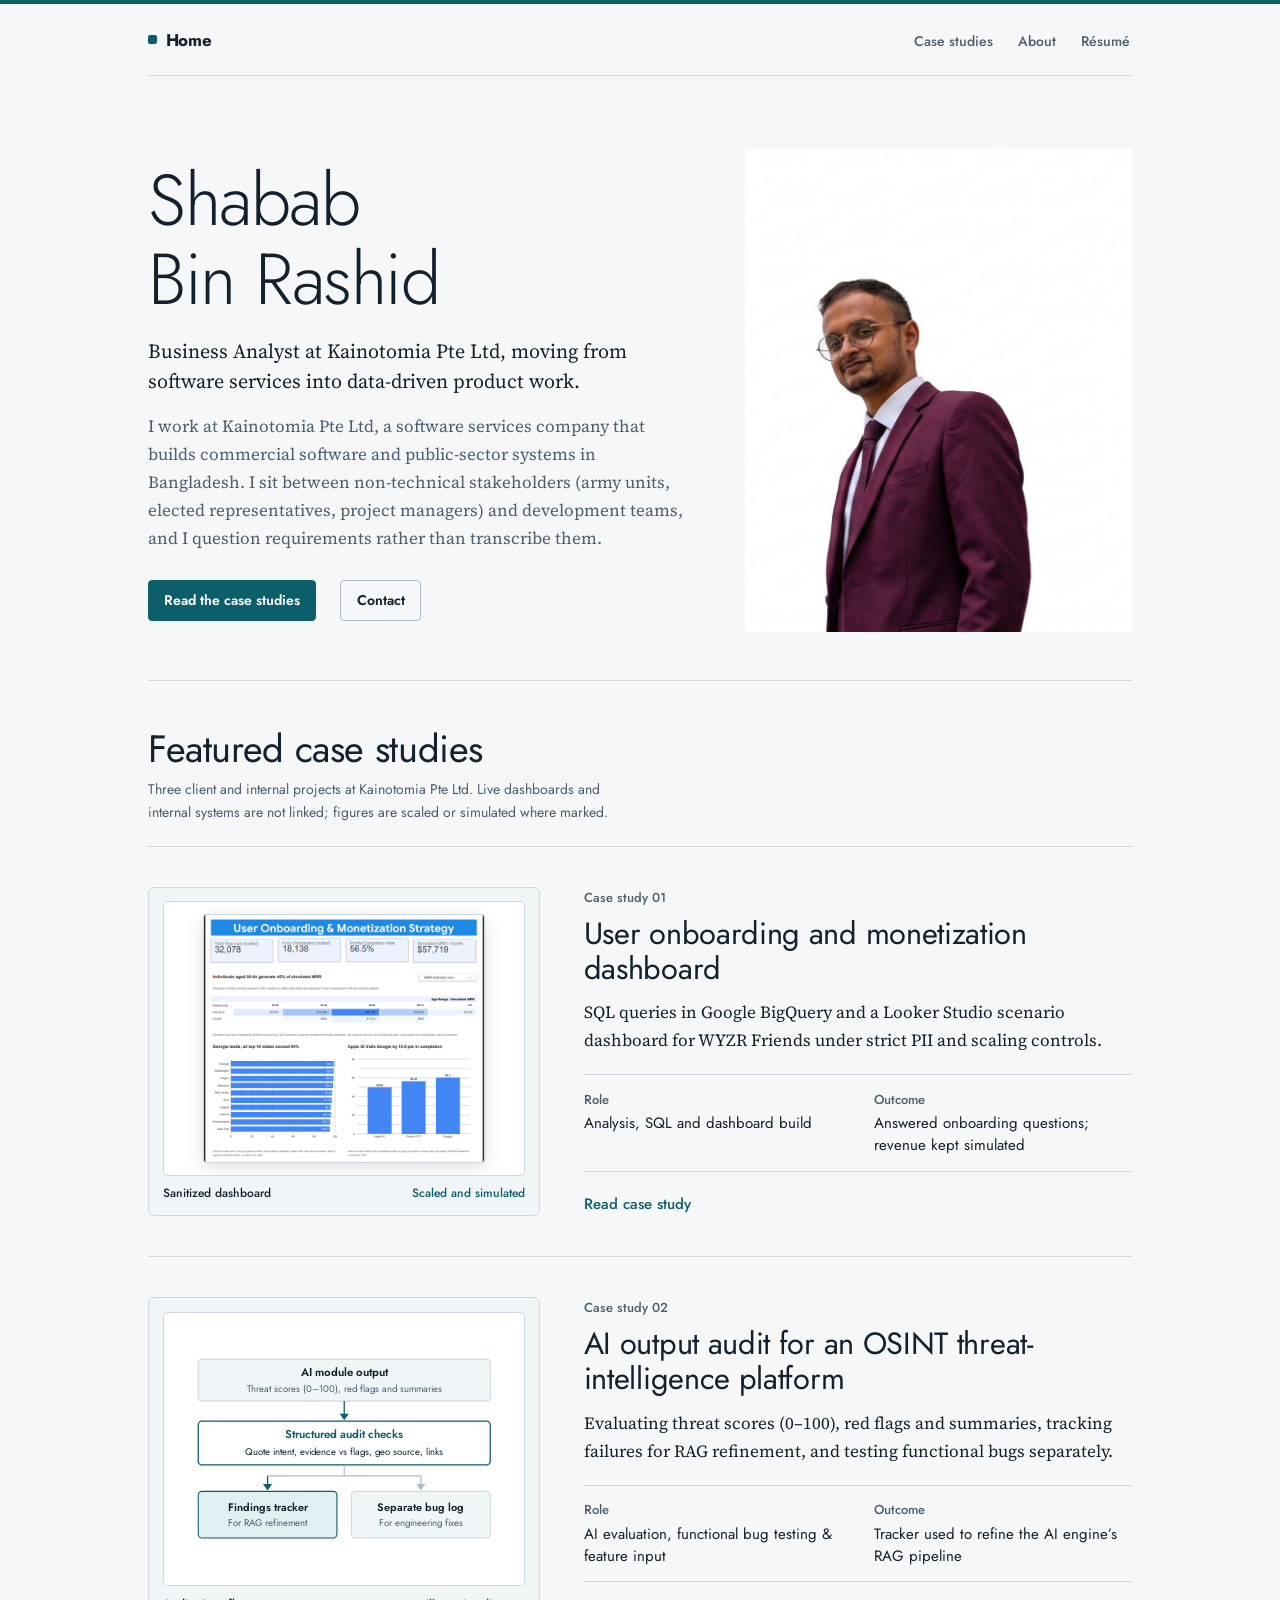
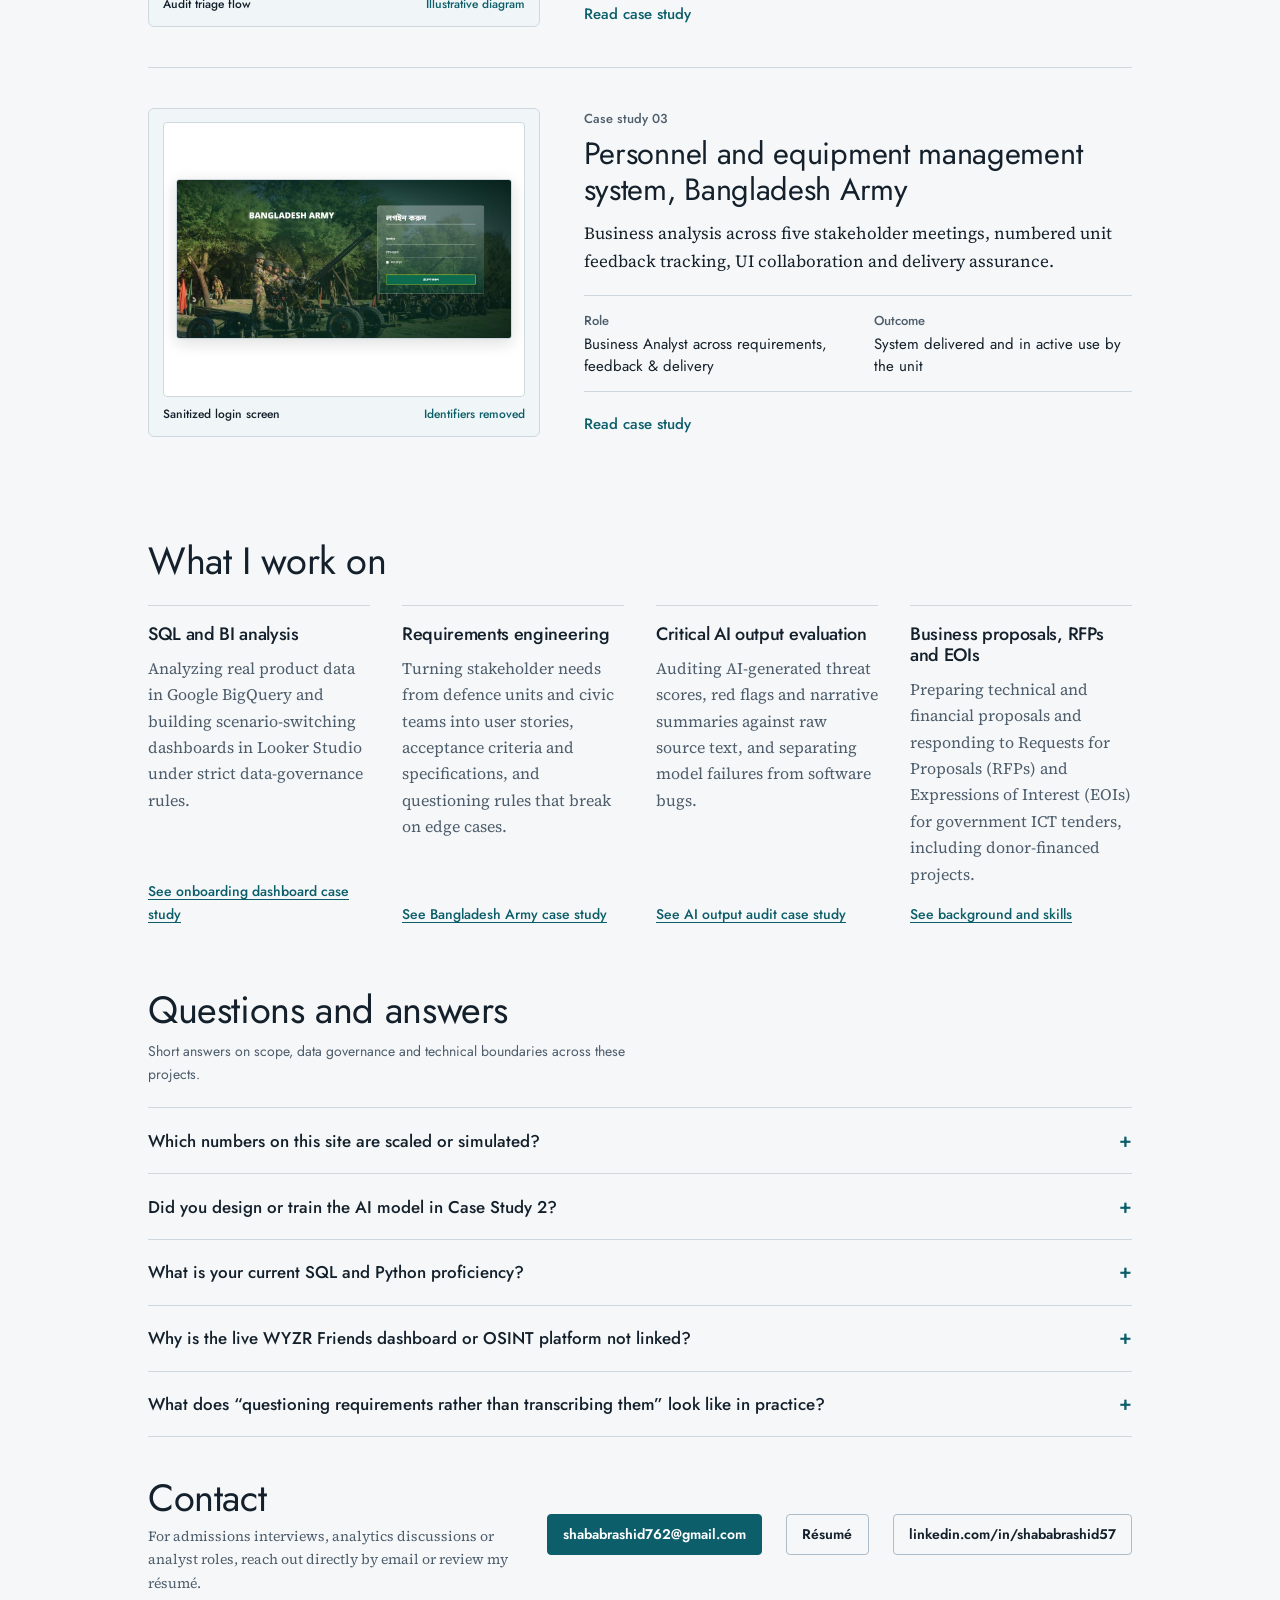
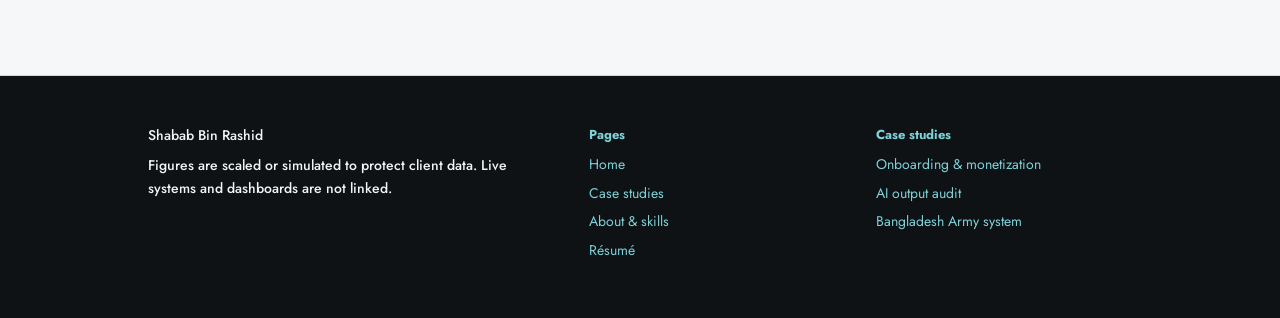
==== index.html @ 9fe11efc "Frame case-study thumbnails in height-matched gallery mats with inline SVG audit diagram" ====
<!doctype html>
<html lang="en">
<head>
  <meta charset="utf-8">
  <meta name="viewport" content="width=device-width, initial-scale=1">
  <title>Shabab Bin Rashid, Business Analyst</title>
  <meta name="description" content="Case studies in SQL analysis, requirements engineering and AI output evaluation by Shabab Bin Rashid, Business Analyst at Kainotomia Pte Ltd.">
  <meta property="og:title" content="Shabab Bin Rashid, Business Analyst">
  <meta property="og:description" content="Case studies in SQL analysis, requirements engineering and AI output evaluation by Shabab Bin Rashid, Business Analyst at Kainotomia Pte Ltd.">
  <meta property="og:type" content="website">
  <link rel="preconnect" href="https://fonts.googleapis.com">
  <link rel="preconnect" href="https://fonts.gstatic.com" crossorigin>
  <link rel="stylesheet" href="https://fonts.googleapis.com/css2?family=Jost:wght@300;400;500;600&family=Source+Serif+4:ital,opsz,wght@0,8..60,400;0,8..60,600;1,8..60,400&display=swap">
  <script>
  (function(d){if(matchMedia('(prefers-reduced-motion: reduce)').matches)return;
  d.documentElement.classList.add('motion');
  setTimeout(function(){if(!window.__motion)d.documentElement.classList.remove('motion')},3000);})(document);
  </script>
  <link rel="stylesheet" href="site.css?v=11">
  <script src="vendor/lenis-1.1.13.min.js?v=9" defer></script>
  <script src="motion.js?v=10" defer></script>
</head>
<body>
  <a class="skip-link" href="#main">Skip to content</a>

  <div class="wrap">
    <header class="site-header">
      <a class="site-title" href="index.html" aria-current="page">Home</a>
      <nav class="site-nav" aria-label="Main">
        <ul>
          <li><a href="case-studies.html">Case studies</a></li>
          <li><a href="about.html">About</a></li>
          <li><a href="resume.pdf">Résumé</a></li>
        </ul>
      </nav>
    </header>

    <main id="main">
      <section class="hero" aria-labelledby="hero-name">
        <div class="hero-grid">
          <div class="hero-copy">
            <h1 class="hero-line" id="hero-name" aria-label="Shabab Bin Rashid">
              <span class="reveal-line" style="--i:0" aria-hidden="true"><span>Shabab</span></span>
              <span class="reveal-line" style="--i:1" aria-hidden="true"><span>Bin Rashid</span></span>
            </h1>
            <p class="hero-sub">Business Analyst at Kainotomia Pte Ltd, moving from software services into data-driven product work.</p>
            <p class="hero-intro">I work at Kainotomia Pte Ltd, a software services company that builds commercial software and public-sector systems in Bangladesh. I sit between non-technical stakeholders (army units, elected representatives, project managers) and development teams, and I question requirements rather than transcribe them.</p>
            <ul class="link-row">
              <li><a class="btn-filled" href="case-studies.html">Read the case studies</a></li>
              <li><a class="btn-outline" href="#footer">Contact</a></li>
            </ul>
          </div>
          <figure class="hero-portrait">
            <img src="portrait-hero.jpg" alt="Portrait of Shabab Bin Rashid in a burgundy suit" width="800" height="1000" fetchpriority="high" decoding="async">
          </figure>
        </div>
      </section>

      <section class="section" aria-labelledby="work-heading">
        <div class="section-head">
          <div>
            <h2 id="work-heading">Featured case studies</h2>
            <p class="section-lead">Three client and internal projects at Kainotomia Pte Ltd. Live dashboards and internal systems are not linked; figures are scaled or simulated where marked.</p>
          </div>
        </div>

        <div class="cs-rows">
          <article class="cs-row">
            <a class="cs-row-media cs-row-media--img" href="case-study-onboarding-monetization.html" tabindex="-1" aria-hidden="true">
              <span class="cs-media-frame cs-media-frame--shot">
                <img src="dashboard-onboarding-monetization.png" alt="Sanitized Looker Studio dashboard showing scaled onboarding funnel KPIs, simulated MRR by relationship status and age band, completion by sign-up method and top US states" width="686" height="602" decoding="async">
              </span>
              <span class="cs-media-cap">
                <strong>Sanitized dashboard</strong>
                <span>Scaled and simulated</span>
              </span>
            </a>
            <div class="cs-row-body">
              <p class="cs-row-num">Case study 01</p>
              <h3><a href="case-study-onboarding-monetization.html">User onboarding and monetization dashboard</a></h3>
              <p class="cs-row-summary">SQL queries in Google BigQuery and a Looker Studio scenario dashboard for WYZR Friends under strict PII and scaling controls.</p>
              <dl class="cs-row-meta">
                <div><dt>Role</dt><dd>Analysis, SQL and dashboard build</dd></div>
                <div><dt>Outcome</dt><dd>Answered onboarding questions; revenue kept simulated</dd></div>
              </dl>
              <p class="cs-row-cta"><a href="case-study-onboarding-monetization.html">Read case study</a></p>
            </div>
          </article>

          <article class="cs-row">
            <a class="cs-row-media cs-row-media--diagram" href="case-study-ai-output-audit.html" tabindex="-1" aria-hidden="true">
              <span class="cs-media-frame cs-media-frame--diagram">
                <svg class="mini-diagram" viewBox="0 0 360 220" role="img" aria-label="Illustrative AI output audit flow from AI outputs through structured checks to a RAG findings tracker and separate bug log">
                  <rect x="20" y="12" width="320" height="46" rx="4" fill="var(--surface-tint)" stroke="var(--rule)" stroke-width="1.2"/>
                  <text x="180" y="31" text-anchor="middle" font-family="var(--sans)" font-size="12.5" font-weight="600" fill="var(--ink)">AI module output</text>
                  <text x="180" y="48" text-anchor="middle" font-family="var(--sans)" font-size="10.5" fill="var(--muted)">Threat scores (0–100), red flags and summaries</text>

                  <line x1="180" y1="58" x2="180" y2="75" stroke="var(--accent)" stroke-width="1.4"/>
                  <polygon points="175,72 185,72 180,79" fill="var(--accent)"/>

                  <rect x="20" y="80" width="320" height="48" rx="4" fill="var(--surface)" stroke="var(--accent)" stroke-width="1.4"/>
                  <text x="180" y="99" text-anchor="middle" font-family="var(--sans)" font-size="12.5" font-weight="600" fill="var(--accent)">Structured audit checks</text>
                  <text x="180" y="117" text-anchor="middle" font-family="var(--sans)" font-size="10.5" fill="var(--ink)">Quote intent, evidence vs flags, geo source, links</text>

                  <line x1="180" y1="128" x2="180" y2="140" stroke="var(--rule-strong)" stroke-width="1.3"/>
                  <line x1="96" y1="140" x2="264" y2="140" stroke="var(--rule-strong)" stroke-width="1.3"/>
                  <line x1="96" y1="140" x2="96" y2="152" stroke="var(--accent)" stroke-width="1.4"/>
                  <polygon points="91,149 101,149 96,156" fill="var(--accent)"/>
                  <line x1="264" y1="140" x2="264" y2="152" stroke="var(--rule-strong)" stroke-width="1.4"/>
                  <polygon points="259,149 269,149 264,156" fill="var(--rule-strong)"/>

                  <rect x="20" y="157" width="152" height="51" rx="4" fill="var(--accent-soft)" stroke="var(--accent)" stroke-width="1.2"/>
                  <text x="96" y="178" text-anchor="middle" font-family="var(--sans)" font-size="12" font-weight="600" fill="var(--ink)">Findings tracker</text>
                  <text x="96" y="195" text-anchor="middle" font-family="var(--sans)" font-size="10.5" fill="var(--muted)">For RAG refinement</text>

                  <rect x="188" y="157" width="152" height="51" rx="4" fill="var(--surface-tint)" stroke="var(--rule)" stroke-width="1.2"/>
                  <text x="264" y="178" text-anchor="middle" font-family="var(--sans)" font-size="12" font-weight="600" fill="var(--ink)">Separate bug log</text>
                  <text x="264" y="195" text-anchor="middle" font-family="var(--sans)" font-size="10.5" fill="var(--muted)">For engineering fixes</text>
                </svg>
              </span>
              <span class="cs-media-cap">
                <strong>Audit triage flow</strong>
                <span>Illustrative diagram</span>
              </span>
            </a>
            <div class="cs-row-body">
              <p class="cs-row-num">Case study 02</p>
              <h3><a href="case-study-ai-output-audit.html">AI output audit for an OSINT threat-intelligence platform</a></h3>
              <p class="cs-row-summary">Evaluating threat scores (0–100), red flags and summaries, tracking failures for RAG refinement, and testing functional bugs separately.</p>
              <dl class="cs-row-meta">
                <div><dt>Role</dt><dd>AI evaluation, functional bug testing &amp; feature input</dd></div>
                <div><dt>Outcome</dt><dd>Tracker used to refine the AI engine’s RAG pipeline</dd></div>
              </dl>
              <p class="cs-row-cta"><a href="case-study-ai-output-audit.html">Read case study</a></p>
            </div>
          </article>

          <article class="cs-row">
            <a class="cs-row-media cs-row-media--img" href="case-study-army-personnel-system.html" tabindex="-1" aria-hidden="true">
              <span class="cs-media-frame cs-media-frame--shot">
                <img src="army-system-login.jpg" alt="Sanitized login screen of the Bangladesh Army personnel and equipment management system in Bengali, with the unit badge and regiment identifier removed" width="1024" height="484" decoding="async">
              </span>
              <span class="cs-media-cap">
                <strong>Sanitized login screen</strong>
                <span>Identifiers removed</span>
              </span>
            </a>
            <div class="cs-row-body">
              <p class="cs-row-num">Case study 03</p>
              <h3><a href="case-study-army-personnel-system.html">Personnel and equipment management system, Bangladesh Army</a></h3>
              <p class="cs-row-summary">Business analysis across five stakeholder meetings, numbered unit feedback tracking, UI collaboration and delivery assurance.</p>
              <dl class="cs-row-meta">
                <div><dt>Role</dt><dd>Business Analyst across requirements, feedback &amp; delivery</dd></div>
                <div><dt>Outcome</dt><dd>System delivered and in active use by the unit</dd></div>
              </dl>
              <p class="cs-row-cta"><a href="case-study-army-personnel-system.html">Read case study</a></p>
            </div>
          </article>
        </div>
      </section>

      <section class="section" aria-labelledby="work-areas-heading">
        <div class="section-head">
          <div>
            <h2 id="work-areas-heading">What I work on</h2>
          </div>
        </div>

        <ul class="work-areas" aria-label="Areas of work">
          <li class="work-area-item">
            <h3>SQL and BI analysis</h3>
            <p>Analyzing real product data in Google BigQuery and building scenario-switching dashboards in Looker Studio under strict data-governance rules.</p>
            <p class="work-area-link"><a href="case-study-onboarding-monetization.html">See onboarding dashboard case study</a></p>
          </li>
          <li class="work-area-item">
            <h3>Requirements engineering</h3>
            <p>Turning stakeholder needs from defence units and civic teams into user stories, acceptance criteria and specifications, and questioning rules that break on edge cases.</p>
            <p class="work-area-link"><a href="case-study-army-personnel-system.html">See Bangladesh Army case study</a></p>
          </li>
          <li class="work-area-item">
            <h3>Critical AI output evaluation</h3>
            <p>Auditing AI-generated threat scores, red flags and narrative summaries against raw source text, and separating model failures from software bugs.</p>
            <p class="work-area-link"><a href="case-study-ai-output-audit.html">See AI output audit case study</a></p>
          </li>
          <li class="work-area-item">
            <h3>Business proposals, RFPs and EOIs</h3>
            <p>Preparing technical and financial proposals and responding to Requests for Proposals (RFPs) and Expressions of Interest (EOIs) for government ICT tenders, including donor-financed projects.</p>
            <p class="work-area-link"><a href="about.html#background">See background and skills</a></p>
          </li>
        </ul>
      </section>

      <section class="section" aria-labelledby="faq-heading">
        <div class="section-head">
          <div>
            <h2 id="faq-heading">Questions and answers</h2>
            <p class="section-lead">Short answers on scope, data governance and technical boundaries across these projects.</p>
          </div>
        </div>

        <div class="faq-list">
          <details class="faq-item">
            <summary>Which numbers on this site are scaled or simulated?</summary>
            <div class="faq-answer">
              <p>In Case Study 1 (WYZR Friends), all user counts are scaled by a confidential multiplier to protect client data, while rates and percentages are unscaled. Because I did not have permission to use live monetization data, all revenue figures and the <code>MRR Scenario</code> parameter are deterministic expected-value simulations assuming a hypothetical $9.99/month tier.</p>
            </div>
          </details>

          <details class="faq-item">
            <summary>Did you design or train the AI model in Case Study 2?</summary>
            <div class="faq-answer">
              <p>No. I did not design, train or build the underlying model. My role was evaluating its outputs (threat scores, red flags and summaries), building a Google Sheets findings tracker with Gemini so the engineer could refine the AI engine’s RAG pipeline, testing functional software bugs separately, and contributing input on system functionality.</p>
            </div>
          </details>

          <details class="faq-item">
            <summary>What is your current SQL and Python proficiency?</summary>
            <div class="faq-answer">
              <p>My Google BigQuery SQL is at an intermediate level—using CTEs, <code>CASE</code> logic, date functions and <code>GROUP BY</code> / <code>HAVING</code> aggregations—and my Looker Studio work uses parameters for scenario switching. Python is at a beginner level, which is one of the gaps I am applying to graduate analytics programs to close.</p>
            </div>
          </details>

          <details class="faq-item">
            <summary>Why is the live WYZR Friends dashboard or OSINT platform not linked?</summary>
            <div class="faq-answer">
              <p>The live WYZR Friends Looker Studio dashboard relies on production BigQuery queries and client data, so it cannot be shared publicly. For the OSINT threat-intelligence platform, my employer granted permission to describe the evaluation methodology only—not to name the platform or display internal records.</p>
            </div>
          </details>

          <details class="faq-item">
            <summary>What does “questioning requirements rather than transcribing them” look like in practice?</summary>
            <div class="faq-answer">
              <p>On the Bangladesh Army personnel and equipment management system, an initial requirement fixed the nominated heir share for a soldier’s salary account at 50% for the spouse. Questioning that assumption surfaced cases where a soldier may not be married or may have other dependents, so the rule was agreed and built open and configurable per soldier.</p>
            </div>
          </details>
        </div>
      </section>

      <section class="contact-band" id="contact" aria-labelledby="contact-heading">
        <div>
          <h2 id="contact-heading">Contact</h2>
          <p>For admissions interviews, analytics discussions or analyst roles, reach out directly by email or review my résumé.</p>
        </div>
        <ul class="link-row contact-actions">
          <li><a class="btn-filled" href="mailto:shababrashid762@gmail.com">shababrashid762@gmail.com</a></li>
          <li><a class="btn-outline" href="resume.pdf">Résumé</a></li>
          <li><a class="btn-outline" href="https://www.linkedin.com/in/shababrashid57">linkedin.com/in/shababrashid57</a></li>
        </ul>
      </section>
    </main>
  </div>

  <footer class="site-footer" id="footer">
    <div class="wrap">
      <div class="footer-grid footer-grid--3">
        <div class="footer-col footer-col--wide">
          <p class="footer-brand">Shabab Bin Rashid</p>
          <p class="data-note">Figures are scaled or simulated to protect client data. Live systems and dashboards are not linked.</p>
        </div>
        <div class="footer-col">
          <p class="footer-head">Pages</p>
          <ul>
            <li><a href="index.html">Home</a></li>
            <li><a href="case-studies.html">Case studies</a></li>
            <li><a href="about.html">About &amp; skills</a></li>
            <li><a href="resume.pdf">Résumé</a></li>
          </ul>
        </div>
        <div class="footer-col">
          <p class="footer-head">Case studies</p>
          <ul>
            <li><a href="case-study-onboarding-monetization.html">Onboarding &amp; monetization</a></li>
            <li><a href="case-study-ai-output-audit.html">AI output audit</a></li>
            <li><a href="case-study-army-personnel-system.html">Bangladesh Army system</a></li>
          </ul>
        </div>
      </div>
    </div>
  </footer>
</body>
</html>
---- site.css ----
/* ==========================================================
   Portfolio site stylesheet
   One accent colour (petrol teal), two typefaces:
   Jost for structure and display, Source Serif 4 for reading text.
   Dark mode follows prefers-color-scheme.
   ========================================================== */

:root {
  color-scheme: light dark;

  --paper: #F5F7F8;
  --surface: #FFFFFF;
  --surface-subtle: #EBF0F2;
  --surface-tint: #F0F6F7;
  --ink: #14202B;
  --muted: #4E5D6C;
  --rule: #CFD8DF;
  --rule-strong: #AEBCC7;
  --accent: #0B5E6A;
  --accent-mid: #147A88;
  --accent-soft: #E0EFF1;
  --code-bg: #E9EEF1;
  --ph-bg: #FFF0A3;
  --ph-ink: #3B3100;
  --ink-deep: #0E1214;
  --shadow-sm: 0 1px 2px rgba(20, 32, 43, 0.04), 0 4px 12px rgba(20, 32, 43, 0.03);
  --shadow-md: 0 2px 4px rgba(20, 32, 43, 0.05), 0 8px 24px rgba(11, 94, 106, 0.06);

  --sans: "Jost", "Segoe UI", system-ui, sans-serif;
  --display: "Jost", "Segoe UI", system-ui, sans-serif;
  --serif: "Source Serif 4", Georgia, "Times New Roman", serif;
  --mono: ui-monospace, "SFMono-Regular", Menlo, Consolas, monospace;

  --step--2: 0.8125rem;
  --step--1: 0.875rem;
  --step-0: 1.0625rem;
  --step-1: 1.25rem;
  --step-2: 1.5rem;
  --step-3: 1.875rem;
  --step-4: clamp(2.15rem, 4.5vw, 2.95rem);

  --measure: 65ch;

  --ease-inout: cubic-bezier(.76, 0, .24, 1); /* reveals, overlays */
  --ease-out: cubic-bezier(.2, .8, .2, 1);    /* image scale, followers */
  --stagger: .06s;
}

@media (prefers-color-scheme: dark) {
  :root {
    --paper: #0F151A;
    --surface: #161F26;
    --surface-subtle: #1C2730;
    --surface-tint: #15252B;
    --ink: #E6EDF2;
    --muted: #9AA8B6;
    --rule: #28343E;
    --rule-strong: #3B4C59;
    --accent: #6EC6CF;
    --accent-mid: #4BA8B2;
    --accent-soft: #172B31;
    --code-bg: #1B252E;
    --ph-bg: #4A4000;
    --ph-ink: #FFE97A;
    --ink-deep: #05080A;
    --shadow-sm: 0 1px 3px rgba(0, 0, 0, 0.25);
    --shadow-md: 0 4px 16px rgba(0, 0, 0, 0.35);
  }
}

/* ---------- Base ---------- */

*, *::before, *::after { box-sizing: border-box; }

html {
  -webkit-text-size-adjust: 100%;
  scroll-behavior: smooth;
}

@media (prefers-reduced-motion: reduce) {
  html { scroll-behavior: auto; }
  *, *::before, *::after {
    animation-duration: 0.01ms !important;
    animation-iteration-count: 1 !important;
    transition-duration: 0.01ms !important;
  }
}

body {
  margin: 0;
  background: var(--paper);
  color: var(--ink);
  font-family: var(--serif);
  font-size: var(--step-0);
  line-height: 1.65;
  text-rendering: optimizeLegibility;
  -webkit-font-smoothing: antialiased;
  border-top: 4px solid var(--accent);
}

h1, h2, h3, h4 {
  font-family: var(--sans);
  line-height: 1.16;
  letter-spacing: -0.018em;
  margin: 0;
  color: var(--ink);
}

h2 {
  font-family: var(--display);
  font-size: clamp(1.75rem, 3vw, 2.375rem);
  font-weight: 400;
  letter-spacing: -0.01em;
  margin-top: 2.25rem;
  margin-bottom: 1rem;
  padding-bottom: 0.65rem;
  border-bottom: 1px solid var(--rule);
}

h3 {
  font-size: var(--step-1);
  font-weight: 650;
}

h4 {
  font-size: var(--step-0);
  font-weight: 650;
}

p { margin: 0 0 1.1rem; max-width: var(--measure); }

a {
  color: var(--accent);
  text-decoration-thickness: 1px;
  text-underline-offset: 0.22em;
  transition: color 0.15s ease, text-decoration-color 0.15s ease;
}
a:hover { text-decoration-thickness: 2px; }

:focus-visible {
  outline: 3px solid var(--accent);
  outline-offset: 3px;
  border-radius: 2px;
}

img, svg { max-width: 100%; height: auto; }

code {
  font-family: var(--mono);
  font-size: 0.84em;
  background: var(--code-bg);
  padding: 0.15em 0.4em;
  border-radius: 3px;
  border: 1px solid var(--rule);
}

.sql-block {
  margin: 0;
  padding: 1.1rem 1.25rem;
  background: var(--code-bg);
  border: 1px solid var(--rule);
  border-radius: 5px;
  overflow-x: auto;
  font-family: var(--mono);
  font-size: var(--step--2);
  line-height: 1.55;
  color: var(--ink);
}

.sql-block code {
  background: transparent;
  padding: 0;
  border: 0;
  font-size: inherit;
}

.wrap {
  max-width: 68rem;
  margin-inline: auto;
  padding-inline: clamp(1.125rem, 5vw, 3.25rem);
}

.skip-link {
  position: absolute;
  left: 1rem;
  top: -4rem;
  background: var(--ink);
  color: var(--paper);
  padding: 0.5rem 1rem;
  font-family: var(--sans);
  font-weight: 600;
  z-index: 30;
  text-decoration: none;
}
.skip-link:focus { top: 1rem; }

/* ---------- Header and navigation ---------- */

.site-header {
  display: flex;
  flex-wrap: wrap;
  justify-content: space-between;
  align-items: center;
  gap: 0.75rem 2rem;
  padding-block: 1.35rem;
  border-bottom: 1px solid var(--rule);
  font-family: var(--sans);
}

.site-title {
  font-weight: 700;
  color: var(--ink);
  text-decoration: none;
  font-size: var(--step-0);
  letter-spacing: -0.015em;
  display: inline-flex;
  align-items: center;
  gap: 0.55rem;
}
.site-title::before {
  content: "";
  width: 0.55rem;
  height: 0.55rem;
  background: var(--accent);
  border-radius: 2px;
}
.site-title:hover { color: var(--accent); }

.site-nav ul {
  display: flex;
  flex-wrap: wrap;
  gap: 0.35rem 1.25rem;
  list-style: none;
  margin: 0;
  padding: 0;
}

.site-nav a {
  color: var(--muted);
  text-decoration: none;
  font-size: var(--step--1);
  font-weight: 500;
  padding: 0.35rem 0.15rem;
}
.site-nav a:hover { color: var(--ink); }
.site-nav a[aria-current="page"] {
  color: var(--accent);
  font-weight: 700;
  border-bottom: 2px solid var(--accent);
}

/* ---------- Placeholders (remove before publishing) ---------- */

mark.ph {
  background: var(--ph-bg);
  color: var(--ph-ink);
  font-family: var(--sans);
  font-size: 0.82em;
  font-weight: 600;
  padding: 0.1em 0.42em;
  border-radius: 3px;
  letter-spacing: 0;
  overflow-wrap: break-word;
}

.ph-block {
  margin: 1.5rem 0 2rem;
  padding: 2.25rem 1.5rem;
  border: 2px dashed var(--rule-strong);
  border-radius: 6px;
  background: repeating-linear-gradient(-45deg, var(--surface) 0 12px, var(--accent-soft) 12px 24px);
  font-family: var(--sans);
  font-size: var(--step--1);
  color: var(--muted);
  text-align: center;
}

/* ---------- Data & Verdict labels ---------- */

.sim,
.scaled,
.badge-illus,
.verdict-pill {
  display: inline-block;
  font-family: var(--sans);
  font-size: var(--step--2);
  font-weight: 700;
  color: var(--accent);
  background: var(--accent-soft);
  border: 1px solid var(--accent);
  border-radius: 4px;
  padding: 0.08em 0.5em;
  line-height: 1.4;
  vertical-align: 0.08em;
  white-space: nowrap;
}

.badge-illus {
  color: var(--muted);
  background: var(--surface);
  border-color: var(--rule-strong);
  font-weight: 600;
}

.verdict-pill {
  font-weight: 650;
  background: var(--surface-tint);
}

/* ---------- Home ---------- */

.hero {
  padding-block: clamp(3rem, 8vh, 5.25rem) 3rem;
  border-bottom: 1px solid var(--rule);
}

.hero-top {
  display: grid;
  grid-template-columns: minmax(0, 1fr) auto;
  gap: 1.75rem 3rem;
  align-items: center;
}

.hero-portrait {
  margin: 0;
  width: clamp(200px, 22vw, 260px);
  aspect-ratio: 1 / 1;
  border-radius: 8px;
  border: 1px solid var(--rule-strong);
  background: var(--surface);
  padding: 4px;
  overflow: hidden;
  flex-shrink: 0;
}

.hero-portrait img {
  display: block;
  width: 100%;
  height: 100%;
  object-fit: cover;
  object-position: center top;
  border-radius: 5px;
}

@media (max-width: 46rem) {
  .hero-top {
    grid-template-columns: minmax(0, 1fr);
    gap: 1.25rem;
  }

  .hero-portrait {
    order: -1;
    width: 148px;
  }
}

.pillars {
  display: grid;
  grid-template-columns: repeat(2, minmax(0, 1fr));
  gap: 1rem;
  margin-top: 2.25rem;
  list-style: none;
  padding: 0;
  font-family: var(--sans);
}

.pillar-card {
  padding: 1.1rem 1.2rem;
  background: var(--surface);
  border: 1px solid var(--rule);
  border-radius: 6px;
}

.pillar-num {
  display: inline-block;
  font-size: var(--step--2);
  font-weight: 700;
  color: var(--accent);
  background: var(--accent-soft);
  padding: 0.05em 0.45em;
  border-radius: 3px;
  margin-bottom: 0.4rem;
}

.pillar-card h2,
.pillar-card h3 {
  font-size: var(--step-0);
  font-weight: 700;
  margin: 0 0 0.35rem;
  padding: 0;
  border: 0;
}

.pillar-card h2::before {
  display: none;
}

.pillar-card p {
  margin: 0;
  font-size: var(--step--1);
  color: var(--muted);
  line-height: 1.5;
}
@media (max-width: 46rem) {
  .pillars {
    grid-template-columns: minmax(0, 1fr);
  }
}

.hero-name {
  font-size: var(--step-1);
  font-weight: 650;
  color: var(--accent);
  letter-spacing: -0.01em;
  margin-bottom: 0.9rem;
}

.hero-line {
  font-family: var(--display);
  font-size: clamp(2.5rem, 6vw, 4.5rem);
  line-height: 1.04;
  font-weight: 300;
  letter-spacing: -0.02em;
  max-width: 20ch;
  margin: 0;
  color: var(--ink);
}

.hero-intro {
  max-width: none;
  margin: 1.65rem 0 0;
  font-size: var(--step-1);
  line-height: 1.62;
  color: var(--ink);
}

.hero-highlights {
  display: grid;
  grid-template-columns: repeat(2, minmax(0, 1fr));
  gap: 0.5rem 2rem;
  margin: 1.5rem 0 0;
  padding: 0;
  list-style: none;
  font-family: var(--sans);
  font-size: var(--step--1);
  color: var(--muted);
}

.hero-highlights li {
  position: relative;
  padding-left: 1.15rem;
}

.hero-highlights li::before {
  content: "";
  position: absolute;
  left: 0;
  top: 0.56em;
  width: 0.45rem;
  height: 0.45rem;
  border-radius: 1px;
  background: var(--accent);
}

@media (max-width: 46rem) {
  .hero-highlights {
    grid-template-columns: minmax(0, 1fr);
    gap: 0.45rem;
  }
}

.link-row {
  display: flex;
  flex-wrap: wrap;
  gap: 0.75rem 1.5rem;
  list-style: none;
  padding: 0;
  margin: 1.75rem 0 0;
  font-family: var(--sans);
  font-size: var(--step--1);
  font-weight: 600;
}

.link-row li a {
  display: inline-block;
  padding: 0.5rem 0.95rem;
  background: var(--surface);
  border: 1px solid var(--rule-strong);
  border-radius: 4px;
  text-decoration: none;
  color: var(--ink);
  transition: border-color 0.15s ease, background-color 0.15s ease, color 0.15s ease;
}
.link-row li:first-child a {
  background: var(--accent);
  border-color: var(--accent);
  color: #FFFFFF;
}
@media (prefers-color-scheme: dark) {
  .link-row li:first-child a {
    color: #0F151A;
  }
}
.link-row li a:hover {
  border-color: var(--accent);
  color: var(--accent);
}
.link-row li:first-child a:hover {
  background: var(--accent-mid);
  color: #FFFFFF;
}
.link-row li a.btn-contact {
  background: var(--accent-soft);
  border: 1.5px solid var(--accent);
  color: var(--accent);
  font-weight: 700;
}
.link-row li a.btn-contact:hover {
  background: var(--accent);
  border-color: var(--accent);
  color: #FFFFFF;
}
@media (prefers-color-scheme: dark) {
  .link-row li a.btn-contact:hover {
    color: #0F151A;
  }
}

.section { padding-block: 2.75rem 1rem; }
.section > h2:first-child {
  margin-top: 0;
  padding-top: 0;
  border-top: 0;
}

.section-head {
  display: flex;
  flex-wrap: wrap;
  justify-content: space-between;
  align-items: flex-end;
  gap: 0.75rem 2rem;
  margin-bottom: 1.35rem;
}

.section-head {
  padding-bottom: 0.75rem;
  border-bottom: 1px solid var(--rule);
}
.section-head h2 {
  margin: 0;
  padding: 0;
  border: 0;
}
.section:has(.cs-rows) .section-head,
.section:has(.work-areas) .section-head,
.section:has(.faq-list) .section-head {
  border-bottom: 0;
  padding-bottom: 0;
}

.section-lead {
  margin: 0.45rem 0 0;
  font-family: var(--sans);
  font-size: var(--step--1);
  color: var(--muted);
  max-width: 62ch;
}

.section-more {
  font-family: var(--sans);
  font-size: var(--step--1);
  font-weight: 650;
  white-space: nowrap;
}

.pillar-card {
  display: flex;
  flex-direction: column;
}

.pillar-link {
  margin-top: 0.85rem !important;
  padding-top: 0.75rem;
  border-top: 1px solid var(--rule);
  font-family: var(--sans);
  font-size: var(--step--2);
  font-weight: 650;
}

/* Featured case studies 3-column showcase */
.project-grid {
  display: grid;
  grid-template-columns: repeat(3, minmax(0, 1fr));
  gap: 1.25rem;
}

.project-card {
  display: flex;
  flex-direction: column;
  background: var(--surface);
  border: 1px solid var(--rule);
  border-radius: 6px;
  overflow: hidden;
}

.project-visual {
  height: 14.25rem;
  background: var(--surface-tint);
  border-bottom: 1px solid var(--rule);
  padding: 0.85rem 1rem;
  display: flex;
  align-items: center;
  justify-content: center;
}

.project-visual--img {
  padding: 0;
  background: var(--paper);
}

.project-visual--img img {
  width: 100%;
  height: 100%;
  object-fit: cover;
  object-position: top center;
  display: block;
}

.mini-diagram {
  width: 100%;
  font-family: var(--sans);
}

.mini-diagram .badge-illus {
  margin-bottom: 0.5rem;
}

.mini-flow {
  list-style: none;
  margin: 0;
  padding: 0;
  display: grid;
  gap: 0.35rem;
}

.mini-flow li {
  background: var(--surface);
  border: 1px solid var(--rule);
  border-radius: 4px;
  padding: 0.3rem 0.55rem;
  line-height: 1.25;
}

.mini-flow strong {
  display: block;
  font-size: var(--step--2);
  color: var(--ink);
}

.mini-flow span {
  display: block;
  font-size: 0.8125rem;
  color: var(--muted);
}

.mini-ba {
  display: grid;
  gap: 0.5rem;
}

.mini-ba-row {
  background: var(--surface);
  border: 1px solid var(--rule);
  border-radius: 4px;
  padding: 0.5rem 0.65rem;
}

.mini-ba-row.is-after {
}

.mini-ba-tag {
  display: inline-block;
  font-size: 0.8125rem;
  font-weight: 700;
  color: var(--muted);
}

.mini-ba-row.is-after .mini-ba-tag {
  color: var(--accent);
}

.mini-ba-row p {
  margin: 0.15rem 0 0;
  font-size: var(--step--2);
  color: var(--ink);
  line-height: 1.3;
}

.project-body {
  display: flex;
  flex-direction: column;
  flex: 1 1 auto;
  padding: 1.15rem 1.25rem 1.25rem;
}

.project-tags {
  display: flex;
  flex-wrap: wrap;
  gap: 0.35rem;
  margin-bottom: 0.65rem;
}

.project-body h3 {
  font-size: var(--step-0);
  line-height: 1.3;
  margin-bottom: 0.55rem;
}

.project-body h3 a {
  color: var(--ink);
  text-decoration: none;
}

.project-body h3 a:hover {
  color: var(--accent);
  text-decoration: underline;
}

.project-body > p {
  font-size: var(--step--1);
  line-height: 1.52;
  color: var(--muted);
  margin: 0 0 0.9rem;
}

.project-meta {
  margin: auto 0 0.9rem;
  padding: 0.7rem 0.85rem;
  background: var(--paper);
  border: 1px solid var(--rule);
  border-radius: 4px;
  font-family: var(--sans);
  display: grid;
  gap: 0.45rem;
}

.project-meta dt {
  font-size: 0.8125rem;
  font-weight: 700;
  color: var(--accent);
}

.project-meta dd {
  margin: 0.1rem 0 0;
  font-size: var(--step--2);
  line-height: 1.38;
  color: var(--ink);
}

.project-cta {
  margin: 0 !important;
  font-family: var(--sans);
  font-size: var(--step--1) !important;
  font-weight: 650;
}

/* Background & skills snapshot split */
.about-split {
  display: grid;
  grid-template-columns: minmax(0, 1fr) minmax(0, 1.15fr);
  gap: 1.25rem;
  align-items: stretch;
}

.panel {
  background: var(--surface);
  border: 1px solid var(--rule);
  border-radius: 6px;
  padding: 1.35rem 1.5rem;
  display: flex;
  flex-direction: column;
}

.panel h3 {
  font-size: var(--step-1);
  margin-bottom: 0.85rem;
}

.panel > p {
  font-size: var(--step-0);
  line-height: 1.6;
  margin: 0 0 0.9rem;
}

.panel-edu {
  margin: 0.25rem 0 1rem;
  padding: 0.8rem 0.95rem;
  background: var(--paper);
  border: 1px solid var(--rule);
  border-radius: 4px;
  font-family: var(--sans);
}

.panel-edu-label {
  display: block;
  font-size: 0.8125rem;
  font-weight: 700;
  color: var(--accent);
  margin-bottom: 0.2rem;
}

.panel-edu p {
  margin: 0;
  font-size: var(--step--2);
  line-height: 1.45;
  color: var(--ink);
}

.panel-link {
  margin-top: auto !important;
  margin-bottom: 0 !important;
  padding-top: 0.75rem;
  border-top: 1px solid var(--rule);
  font-family: var(--sans);
  font-size: var(--step--1) !important;
  font-weight: 650;
}

.skill-snapshot {
  margin: 0;
  display: grid;
  gap: 0.65rem;
  font-family: var(--sans);
}

.skill-snapshot > div {
  padding-bottom: 0.65rem;
  border-bottom: 1px solid var(--rule);
}

.skill-snapshot > div:last-child {
  padding-bottom: 0;
  border-bottom: 0;
}

.skill-snapshot dt {
  font-size: var(--step--1);
  font-weight: 700;
  color: var(--ink);
}

.skill-snapshot dd {
  margin: 0.15rem 0 0;
  font-size: var(--step--2);
  color: var(--muted);
  line-height: 1.45;
}

/* FAQ accordion */
.faq-list {
  display: grid;
  gap: 0.7rem;
}

.faq-item {
  background: var(--surface);
  border: 1px solid var(--rule);
  border-radius: 6px;
}

.faq-item[open] {
  border-color: var(--accent);
}

.faq-item summary {
  cursor: pointer;
  list-style: none;
  padding: 1rem 1.25rem;
  font-family: var(--sans);
  font-size: var(--step-0);
  font-weight: 650;
  color: var(--ink);
  display: flex;
  justify-content: space-between;
  align-items: center;
  gap: 1rem;
}

.faq-item summary::-webkit-details-marker {
  display: none;
}

.faq-item summary::after {
  content: "+";
  font-size: 1.25rem;
  font-weight: 500;
  color: var(--accent);
  line-height: 1;
  flex-shrink: 0;
}

.faq-item[open] summary::after {
  content: "−";
}

.faq-answer {
  padding: 0 1.25rem 1.1rem;
  border-top: 1px solid var(--rule);
  margin-top: 0;
}

.faq-answer p {
  margin: 0.85rem 0 0;
  font-size: var(--step--1);
  line-height: 1.62;
  color: var(--ink);
}

/* Contact CTA band */
.contact-band {
  margin-top: 2.75rem;
  padding: 1.75rem 2rem;
  background: var(--surface);
  border: 1px solid var(--rule);
  border-radius: 6px;
  display: flex;
  flex-wrap: wrap;
  justify-content: space-between;
  align-items: center;
  gap: 1.25rem 2rem;
}

.contact-band h2 {
  margin: 0 0 0.35rem;
  padding-top: 0;
  border-top: 0;
}

.contact-band p {
  margin: 0;
  font-size: var(--step--1);
  color: var(--muted);
  max-width: 52ch;
}

.contact-actions {
  margin: 0;
}

/* Rich multi-column footer */
.footer-grid {
  display: grid;
  grid-template-columns: minmax(0, 1.5fr) repeat(3, minmax(0, 1fr));
  gap: 1.5rem 2rem;
}

.footer-grid--3 {
  grid-template-columns: minmax(0, 1.6fr) repeat(2, minmax(0, 1fr));
}

.footer-brand {
  font-weight: 700;
  color: var(--ink);
  margin: 0 0 0.45rem !important;
}

.footer-head {
  font-size: var(--step--2);
  font-weight: 700;
  color: var(--accent);
  margin: 0 0 0.5rem !important;
}

.footer-col ul {
  list-style: none;
  margin: 0;
  padding: 0;
  display: grid;
  gap: 0.35rem;
}

.footer-col li a {
  color: var(--muted);
  text-decoration: none;
}

.footer-col li a:hover {
  color: var(--accent);
  text-decoration: underline;
}

@media (max-width: 62rem) {
  .project-grid {
    grid-template-columns: minmax(0, 1fr);
  }
  .about-split,
  .footer-grid {
    grid-template-columns: repeat(2, minmax(0, 1fr));
  }
  .about-split {
    grid-template-columns: minmax(0, 1fr);
  }
}

@media (max-width: 42rem) {
  .contact-band {
    padding: 1.35rem 1.25rem;
  }
  .footer-grid {
    grid-template-columns: minmax(0, 1fr);
  }
}

.work-list {
  list-style: none;
  margin: 0;
  padding: 0;
  display: grid;
  gap: 1rem;
}

.work-item {
  display: grid;
  grid-template-columns: minmax(0, 1.1fr) minmax(0, 1.5fr);
  gap: 0.75rem 2.5rem;
  padding: 1.5rem 1.75rem;
  background: var(--surface);
  border: 1px solid var(--rule);
  border-radius: 6px;
}
.work-item h3 { line-height: 1.3; }
.work-item h3 a { color: var(--ink); text-decoration: none; }
.work-item h3 a:hover { color: var(--accent); text-decoration: underline; }
.work-item p { margin: 0; max-width: var(--measure); }

.status {
  display: inline-block;
  margin-top: 0.45rem;
  font-family: var(--sans);
  font-size: var(--step--2);
  font-weight: 600;
  color: var(--muted);
  background: var(--surface-subtle);
  padding: 0.1em 0.5em;
  border-radius: 3px;
}

/* ---------- Case studies index ---------- */

.page-head {
  padding-block: 2.75rem 2rem;
  max-width: 52rem;
}
.page-head h1 {
  font-family: var(--display);
  font-size: clamp(2.5rem, 6vw, 4.5rem);
  font-weight: 300;
  line-height: 1.04;
  letter-spacing: -0.02em;
  margin-bottom: 0.85rem;
}
.page-head p {
  font-size: var(--step-1);
  color: var(--muted);
  margin: 0;
  line-height: 1.55;
}

.entry {
  margin-bottom: 1.5rem;
  padding: 1.75rem 2rem;
  background: var(--surface);
  border: 1px solid var(--rule);
  border-radius: 6px;
}
.entry.flagship {
}
.entry h2 {
  margin: 0 0 0.65rem;
  padding-top: 0;
  border-top: 0;
  font-size: var(--step-2);
}
.entry h2::before { display: none; }
.entry h2 a { color: var(--ink); text-decoration: none; }
.entry h2 a:hover { color: var(--accent); text-decoration: underline; }
.entry > p { max-width: var(--measure); }

.facts {
  display: grid;
  grid-template-columns: repeat(4, minmax(0, 1fr));
  gap: 1rem 1.5rem;
  margin: 1.25rem 0 0;
  padding: 1rem 1.25rem;
  background: var(--paper);
  border: 1px solid var(--rule);
  border-radius: 4px;
}
@media (max-width: 54rem) {
  .facts {
    grid-template-columns: repeat(2, minmax(0, 1fr));
  }
}
@media (max-width: 34rem) {
  .facts {
    grid-template-columns: minmax(0, 1fr);
  }
}
.facts dt {
  font-family: var(--sans);
  font-size: var(--step--2);
  font-weight: 700;
  color: var(--accent);
}
.facts dd {
  margin: 0.2rem 0 0;
  font-family: var(--sans);
  font-size: var(--step--1);
  line-height: 1.45;
}

.entry-link {
  margin: 1rem 0 0;
  font-family: var(--sans);
  font-size: var(--step--1);
  font-weight: 650;
}

/* ---------- Case study page ---------- */

.cs-head {
  padding-block: 2.5rem 1.75rem;
  max-width: 54rem;
}
.crumb {
  font-family: var(--sans);
  font-size: var(--step--1);
  font-weight: 600;
  margin: 0 0 1.15rem;
  display: flex;
  flex-wrap: wrap;
  align-items: center;
  gap: 0.65rem;
  color: var(--muted);
}
.crumb a {
  display: inline-block;
  padding: 0.2rem 0.65rem;
  background: var(--surface);
  border: 1px solid var(--rule);
  border-radius: 4px;
  text-decoration: none;
  color: var(--ink);
}
.crumb a:hover {
  border-color: var(--accent);
  color: var(--accent);
}
.cs-head h1 {
  font-family: var(--display);
  font-size: clamp(2.5rem, 6vw, 4.5rem);
  font-weight: 300;
  line-height: 1.04;
  letter-spacing: -0.02em;
  margin-bottom: 0.9rem;
}
.dek {
  font-size: var(--step-1);
  color: var(--muted);
  max-width: var(--measure);
  line-height: 1.55;
  margin: 0;
}

.summary {
  display: grid;
  grid-template-columns: minmax(0, 1.35fr) minmax(0, 0.8fr) minmax(0, 1.25fr) minmax(0, 0.85fr);
  gap: 0;
  margin: 0.5rem 0 2rem;
  background: var(--surface);
  border: 1px solid var(--rule);
  border-radius: 6px;
  overflow: hidden;
}
.summary > div {
  min-width: 0;
  padding: 1.15rem 1.25rem;
  border-right: 1px solid var(--rule);
}
.summary > div:last-child {
  border-right: 0;
}
.summary dt {
  font-family: var(--sans);
  font-size: var(--step--2);
  font-weight: 700;
  color: var(--accent);
}
.summary dd {
  margin: 0.35rem 0 0;
  font-size: var(--step--1);
  line-height: 1.48;
  font-family: var(--sans);
  font-weight: 500;
  color: var(--ink);
}

/* Two-column reading layout for steps and decision notes;
   all other sections span the full width so there are no empty side columns. */
.cs-body {
  font-size: 1.125rem;
  line-height: 1.65;
  display: grid;
  grid-template-columns: minmax(0, 1.55fr) minmax(16rem, 1fr);
  column-gap: 1.5rem;
  align-items: stretch;
}
.cs-body > * { grid-column: 1 / -1; }
.cs-body > .step { grid-column: 1; }
.cs-body > .note { grid-column: 2; }
.cs-body > .full-bleed { grid-column: 1 / -1; }

.cs-body > h2:first-child {
  margin-top: 0;
  padding-top: 0;
  border-top: 0;
}

.cs-body ul, .cs-body ol {
  padding-left: 1.25rem;
  margin: 0 0 1.25rem;
}
.cs-body li { margin-bottom: 0.55rem; }
.cs-body li::marker {
  color: var(--accent);
  font-family: var(--sans);
  font-weight: 600;
}

.step {
  position: relative;
  margin: 0 0 1.1rem;
  padding: 1.2rem 1.35rem;
  background: var(--surface);
  border: 1px solid var(--rule);
  border-left: 3px solid var(--accent);
  border-radius: 6px;
}
.step h3 {
  margin-bottom: 0.55rem;
  font-size: var(--step-0);
  display: flex;
  flex-wrap: wrap;
  align-items: center;
  gap: 0.45rem 0.65rem;
}
.step p:last-child { margin-bottom: 0; }

.step-num {
  font-family: var(--sans);
  font-size: var(--step--2);
  font-weight: 700;
  color: #FFFFFF;
  background: var(--accent);
  padding: 0.12em 0.55em;
  border-radius: 3px;
}
@media (prefers-color-scheme: dark) {
  .step-num {
    color: #0F151A;
  }
}

.note {
  position: relative;
  margin: 0 0 1.1rem;
  padding: 1rem 1.15rem;
  background: var(--surface-tint);
  border: 1px solid var(--rule);
  border-radius: 6px;
  font-family: var(--sans);
  font-size: var(--step--1);
  line-height: 1.52;
}
.note-kind {
  display: inline-block;
  font-size: var(--step--2);
  font-weight: 700;
  color: var(--accent);
  background: var(--surface);
  border: 1px solid var(--rule);
  padding: 0.05em 0.45em;
  border-radius: 3px;
  margin-bottom: 0.45rem;
}
.note p { margin: 0; }

/* ---------- Visual Enrichment: Process Diagrams & Artefacts ---------- */

.artefact {
  margin: 1.25rem 0 1.75rem;
  background: var(--surface);
  border: 1px solid var(--rule);
  border-radius: 6px;
  font-family: var(--sans);
  overflow: hidden;
}

.artefact-head {
  display: flex;
  flex-wrap: wrap;
  justify-content: space-between;
  align-items: center;
  gap: 0.5rem 1rem;
  padding: 0.9rem 1.35rem;
  background: var(--surface-subtle);
  border-bottom: 1px solid var(--rule);
}

.artefact-title {
  font-size: var(--step--1);
  font-weight: 700;
  color: var(--ink);
  margin: 0;
}

.artefact-body {
  padding: 1.35rem;
}

.artefact-foot {
  padding: 0.75rem 1.35rem;
  border-top: 1px solid var(--rule);
  background: var(--surface-subtle);
  font-size: var(--step--2);
  color: var(--muted);
  margin: 0;
}

/* Process flow pipeline */
.flow-list {
  list-style: none;
  margin: 0;
  padding: 0;
  display: grid;
  grid-template-columns: repeat(4, minmax(0, 1fr));
  gap: 0.85rem;
}

.flow-list.flow-3 {
  grid-template-columns: repeat(3, minmax(0, 1fr));
}

.flow-list.flow-5 {
  grid-template-columns: repeat(5, minmax(0, 1fr));
}

.flow-list.flow-7 {
  grid-template-columns: repeat(12, minmax(0, 1fr));
}
.flow-list.flow-7 > .flow-node:nth-child(-n+4) {
  grid-column: span 3;
}
.flow-list.flow-7 > .flow-node:nth-child(n+5) {
  grid-column: span 4;
}

.flow-node {
  position: relative;
  padding: 1rem 1.05rem;
  background: var(--paper);
  border: 1px solid var(--rule);
  border-radius: 5px;
  font-size: var(--step--1);
  line-height: 1.45;
}

.flow-stage {
  display: inline-block;
  font-size: var(--step--2);
  font-weight: 700;
  color: var(--accent);
  background: var(--accent-soft);
  padding: 0.05em 0.45em;
  border-radius: 3px;
  margin-bottom: 0.45rem;
}

.flow-node strong {
  display: block;
  font-weight: 700;
  color: var(--ink);
  margin-bottom: 0.35rem;
}

.flow-node p,
.flow-node ul {
  margin: 0;
  font-size: var(--step--2);
  color: var(--muted);
  line-height: 1.48;
}

.flow-node ul {
  padding-left: 1rem;
  margin-top: 0.3rem;
}
.flow-node li {
  margin-bottom: 0.25rem;
}

/* Branching audit diagram (CS2) */
.audit-pipeline {
  display: grid;
  gap: 1.15rem;
}

.audit-top-row {
  display: grid;
  grid-template-columns: minmax(0, 1fr) minmax(0, 1.8fr) minmax(0, 1fr);
  gap: 1rem;
  align-items: stretch;
}

.audit-box {
  padding: 1rem 1.1rem;
  background: var(--paper);
  border: 1px solid var(--rule);
  border-radius: 5px;
  font-size: var(--step--1);
}

.audit-box.is-muted-branch {
  border-top-color: var(--rule-strong);
  background: var(--surface-subtle);
}

.audit-box h4 {
  font-size: var(--step--1);
  margin: 0.2rem 0 0.4rem;
}

.audit-box p {
  font-size: var(--step--2);
  color: var(--muted);
  margin: 0;
  line-height: 1.48;
}

.audit-checks-grid {
  display: grid;
  grid-template-columns: repeat(3, minmax(0, 1fr));
  gap: 0.65rem;
  margin-top: 0.65rem;
}

.audit-check-item {
  padding: 0.65rem 0.75rem;
  background: var(--surface);
  border: 1px solid var(--rule);
  border-radius: 4px;
  font-size: var(--step--2);
  line-height: 1.4;
}

.audit-check-item strong {
  display: block;
  color: var(--ink);
  margin-bottom: 0.15rem;
}

.audit-check-item span {
  color: var(--muted);
}

/* Scenario-switch illustration (CS1) */
.scenario-panel {
  display: grid;
  grid-template-columns: minmax(0, 1fr);
  gap: 1rem;
}

.scenario-panel > * {
  min-width: 0;
}

.scenario-bar {
  display: inline-flex;
  flex-wrap: wrap;
  gap: 0.35rem;
  padding: 0.3rem;
  background: var(--paper);
  border: 1px solid var(--rule);
  border-radius: 5px;
  max-width: 100%;
}

.scenario-option {
  flex: 1 1 auto;
  padding: 0.45rem 0.85rem;
  text-align: center;
  font-size: var(--step--1);
  font-weight: 600;
  color: var(--muted);
  border-radius: 4px;
  border: 1px solid transparent;
  white-space: nowrap;
}

.scenario-option.is-active {
  background: var(--surface);
  color: var(--ink);
  border-color: var(--accent);
}

.scenario-schema {
  display: grid;
  grid-template-columns: repeat(3, minmax(0, 1fr));
  gap: 0.75rem;
}

.scenario-card {
  padding: 0.95rem;
  background: var(--paper);
  border: 1px solid var(--rule);
  border-radius: 5px;
  font-size: var(--step--2);
}

.scenario-card.is-base {
  border-color: var(--accent);
  background: var(--surface-tint);
}

.scenario-card strong {
  display: block;
  font-size: var(--step--1);
  color: var(--ink);
  margin-bottom: 0.3rem;
}

.scenario-card p {
  margin: 0;
  color: var(--muted);
  line-height: 1.45;
}

/* Dashboard KPIs, MRR matrix, and completion bars (CS1) */
.kpi-grid {
  display: grid;
  grid-template-columns: repeat(4, minmax(0, 1fr));
  gap: 0.85rem;
  margin-bottom: 1.15rem;
}

.kpi-card {
  padding: 0.95rem 1.05rem;
  background: var(--paper);
  border: 1px solid var(--rule);
  border-radius: 5px;
}

.kpi-label {
  display: flex;
  flex-wrap: wrap;
  align-items: center;
  justify-content: space-between;
  gap: 0.35rem;
  font-size: var(--step--2);
  font-weight: 700;
  color: var(--muted);
  margin-bottom: 0.35rem;
}

.kpi-val {
  display: block;
  font-size: var(--step-2);
  font-weight: 700;
  color: var(--ink);
  line-height: 1.15;
  margin-bottom: 0.25rem;
}

.kpi-sub {
  display: block;
  font-size: var(--step--2);
  color: var(--muted);
  line-height: 1.4;
}

.mrr-table-wrap {
  overflow-x: auto;
  margin-top: 0.5rem;
}

.mrr-table {
  width: 100%;
  min-width: 34rem;
  border-collapse: collapse;
  font-family: var(--sans);
  font-size: var(--step--2);
}

.mrr-table th,
.mrr-table td {
  padding: 0.6rem 0.75rem;
  border: 1px solid var(--rule);
  text-align: right;
}

.mrr-table th:first-child,
.mrr-table td:first-child {
  text-align: left;
  font-weight: 700;
}

.mrr-table thead th {
  background: var(--paper);
  color: var(--ink);
  font-weight: 700;
}

.mrr-table td.is-peak {
  background: var(--accent-soft);
  color: var(--ink);
  font-weight: 700;
  border-color: var(--accent);
}

.completion-grid {
  display: grid;
  grid-template-columns: repeat(2, minmax(0, 1fr));
  gap: 1rem;
  margin-top: 1.15rem;
}

.completion-box {
  padding: 1rem 1.1rem;
  background: var(--paper);
  border: 1px solid var(--rule);
  border-radius: 5px;
}

.completion-box h4 {
  font-size: var(--step--1);
  margin: 0 0 0.25rem;
}

.completion-box > p {
  font-size: var(--step--2);
  color: var(--muted);
  margin: 0 0 0.85rem;
  line-height: 1.45;
}

.bar-list {
  list-style: none;
  padding: 0;
  margin: 0;
  display: grid;
  gap: 0.5rem;
}

.bar-item {
  margin: 0 !important;
}

.bar-meta {
  display: flex;
  justify-content: space-between;
  font-size: var(--step--2);
  font-weight: 600;
  color: var(--ink);
  margin-bottom: 0.2rem;
}

.bar-track {
  height: 0.5rem;
  background: var(--surface);
  border: 1px solid var(--rule);
  border-radius: 3px;
  overflow: hidden;
}

.bar-fill {
  height: 100%;
  background: var(--accent);
  border-radius: 2px;
}

.dash-shot-wrap {
  margin-top: 1.25rem;
  padding-top: 1.25rem;
  border-top: 1px solid var(--rule);
}

.dash-shot {
  display: block;
  width: 100%;
  max-width: 44rem;
  margin: 0 auto;
  border: 1px solid var(--rule);
  border-radius: 5px;
  box-shadow: var(--shadow-sm);
}

/* Data-governance panel (CS1 & CS2) */
.gov-grid {
  display: grid;
  grid-template-columns: repeat(2, minmax(0, 1fr));
  gap: 0.85rem;
  margin: 0;
}

.gov-item {
  padding: 1rem 1.1rem;
  background: var(--paper);
  border: 1px solid var(--rule);
  border-radius: 5px;
}

.gov-item dt {
  font-family: var(--sans);
  font-size: var(--step--1);
  font-weight: 700;
  color: var(--ink);
  display: flex;
  flex-wrap: wrap;
  align-items: center;
  justify-content: space-between;
  gap: 0.4rem;
  margin-bottom: 0.35rem;
}

.gov-item dd {
  margin: 0;
  font-family: var(--sans);
  font-size: var(--step--2);
  color: var(--muted);
  line-height: 1.5;
}

/* Spreadsheet tracker table (CS2) */
.sheet-wrap {
  overflow-x: auto;
}

.sheet-table {
  width: 100%;
  min-width: 46rem;
  border-collapse: collapse;
  font-family: var(--sans);
  font-size: var(--step--2);
  line-height: 1.48;
}

.sheet-table thead th {
  background: var(--paper);
  color: var(--ink);
  font-weight: 700;
  font-size: var(--step--2);
  padding: 0.65rem 0.85rem;
  border: 1px solid var(--rule);
}

.sheet-col-letter {
  display: block;
  font-family: var(--mono);
  font-size: 0.7rem;
  color: var(--muted);
  font-weight: 500;
  margin-bottom: 0.15rem;
}

.sheet-table tbody td,
.sheet-table tbody th {
  padding: 0.75rem 0.85rem;
  border: 1px solid var(--rule);
  vertical-align: top;
}

.sheet-table tbody tr:nth-child(even) {
  background: var(--paper);
}

/* Before / After specification card (CS3) */
.before-after {
  display: grid;
  grid-template-columns: repeat(2, minmax(0, 1fr));
  gap: 1rem;
}

.ba-col {
  padding: 1.1rem;
  background: var(--paper);
  border: 1px solid var(--rule);
  border-radius: 5px;
}

.ba-col.is-after {
  background: var(--surface-tint);
}

.ba-label {
  display: block;
  font-size: var(--step--2);
  font-weight: 700;
  color: var(--muted);
  margin-bottom: 0.35rem;
}

.ba-col.is-after .ba-label {
  color: var(--accent);
}

.ba-col h4 {
  font-size: var(--step-0);
  margin-bottom: 0.35rem;
}

.ba-col p {
  margin: 0;
  font-size: var(--step--1);
  color: var(--muted);
  line-height: 1.5;
}

.artefact.is-secondary {
  margin: 0.75rem 0 1.75rem;
}
.artefact.is-secondary .artefact-head {
  padding: 0.65rem 1rem;
}
.artefact.is-secondary .artefact-body {
  padding: 0.9rem 1rem;
}
.artefact.is-secondary .ba-col {
  padding: 0.85rem 0.95rem;
}
.artefact.is-secondary .ba-col h4 {
  font-size: var(--step--1);
}
.artefact.is-secondary .ba-col p {
  font-size: var(--step--2);
}

/* Role map diagram & structured 5-responsibility grid (CS3) */
.role-map {
  display: grid;
  grid-template-columns: minmax(0, 1fr) minmax(0, 1.45fr) minmax(0, 1fr);
  gap: 1rem;
  align-items: stretch;
}

.role-endpoint {
  padding: 1.1rem;
  background: var(--paper);
  border: 1px solid var(--rule);
  border-top: 3px solid var(--rule-strong);
  border-radius: 5px;
  display: flex;
  flex-direction: column;
  justify-content: space-between;
  gap: 0.85rem;
}

.role-endpoint h4 {
  font-size: var(--step-0);
  margin: 0.25rem 0 0.35rem;
}

.role-endpoint p {
  margin: 0;
  font-size: var(--step--2);
  color: var(--muted);
  line-height: 1.48;
}

.role-subbox {
  padding: 0.75rem 0.85rem;
  background: var(--surface);
  border: 1px solid var(--rule);
  border-radius: 4px;
}

.role-subbox strong {
  display: block;
  font-size: var(--step--1);
  color: var(--ink);
  margin-bottom: 0.2rem;
}

.role-bridge {
  padding: 1.15rem;
  background: var(--surface-tint);
  border: 2px solid var(--accent);
  border-radius: 6px;
  display: flex;
  flex-direction: column;
  gap: 0.65rem;
}

.role-bridge-head {
  margin-bottom: 0.2rem;
}

.role-bridge-head h4 {
  font-size: var(--step-0);
  color: var(--ink);
  margin: 0.2rem 0 0.15rem;
}

.role-bridge-head p {
  margin: 0;
  font-size: var(--step--2);
  color: var(--muted);
}

.role-stream {
  padding: 0.6rem 0.8rem;
  background: var(--surface);
  border: 1px solid var(--rule);
  border-radius: 4px;
  font-size: var(--step--2);
  line-height: 1.42;
}

.role-stream-dir {
  display: flex;
  align-items: center;
  justify-content: space-between;
  gap: 0.5rem;
  font-weight: 700;
  color: var(--ink);
  margin-bottom: 0.15rem;
}

.role-stream-arrow {
  font-family: var(--mono);
  font-size: 0.8125rem;
  color: var(--accent);
  background: var(--accent-soft);
  padding: 0.05em 0.45em;
  border-radius: 3px;
}

.role-stream p {
  margin: 0;
  color: var(--muted);
}

.role-resp-grid {
  list-style: none;
  margin: 1.25rem 0 1.5rem;
  padding: 0;
  display: grid;
  grid-template-columns: repeat(2, minmax(0, 1fr));
  gap: 0.9rem;
}

.role-resp-card {
  padding: 1.1rem 1.25rem;
  background: var(--surface);
  border: 1px solid var(--rule);
  border-radius: 6px;
}

.role-resp-card:last-child:nth-child(odd) {
  grid-column: 1 / -1;
}

.role-resp-card h3 {
  font-size: var(--step-0);
  margin-bottom: 0.45rem;
  display: flex;
  flex-wrap: wrap;
  align-items: center;
  gap: 0.45rem 0.6rem;
}

.role-resp-card p {
  margin: 0;
  font-size: var(--step--1);
  line-height: 1.55;
}

/* Requirement-as-rule empty slot template (CS3) */
.rule-slots {
  display: grid;
  grid-template-columns: repeat(3, minmax(0, 1fr));
  gap: 0.85rem;
}

.rule-slot {
  padding: 0.95rem 1.05rem;
  background: var(--paper);
  border: 1px solid var(--rule);
  border-radius: 5px;
}

.rule-slot strong {
  display: block;
  font-size: var(--step--1);
  color: var(--ink);
  margin-bottom: 0.25rem;
}

.rule-slot p {
  margin: 0 0 0.65rem;
  font-size: var(--step--2);
  color: var(--muted);
  line-height: 1.45;
}

.rule-slot-empty {
  padding: 0.55rem 0.7rem;
  background: var(--surface);
  border: 1px dashed var(--rule-strong);
  border-radius: 4px;
  font-family: var(--mono);
  font-size: 0.8125rem;
  color: var(--muted);
  text-align: center;
}

/* User story specification card (CS4) */
.spec-grid {
  display: grid;
  gap: 0.85rem;
}

.spec-row {
  padding: 0.95rem 1.1rem;
  background: var(--paper);
  border: 1px solid var(--rule);
  border-radius: 5px;
  font-size: var(--step--1);
}

.spec-row strong {
  display: block;
  font-size: var(--step--2);
  color: var(--accent);
  margin-bottom: 0.25rem;
}

.method {
  margin-top: 0.75rem;
  padding: 1.1rem 1.35rem;
  background: var(--surface);
  border: 1px solid var(--rule);
  border-radius: 6px;
  font-family: var(--sans);
  font-size: var(--step--1);
}
.method p:last-child { margin-bottom: 0; }

.cs-nav {
  margin-top: 3.25rem;
  padding-top: 1.5rem;
  border-top: 1px solid var(--rule);
  font-family: var(--sans);
  font-size: var(--step--1);
  font-weight: 600;
  display: flex;
  flex-wrap: wrap;
  justify-content: space-between;
  gap: 0.75rem 1.5rem;
}

/* ---------- About & Tables ---------- */

.about-grid {
  display: grid;
  grid-template-columns: repeat(2, minmax(0, 1fr));
  gap: 1.5rem 2.75rem;
  align-items: start;
}

@media (max-width: 48rem) {
  .about-grid {
    grid-template-columns: minmax(0, 1fr);
    gap: 1.75rem;
  }
}

.prose { max-width: none; }
.prose > h2:first-child {
  margin-top: 0;
  padding-top: 0;
  border-top: 0;
}

.table-wrap {
  overflow-x: auto;
  margin: 0 0 1.5rem;
  background: var(--surface);
  border: 1px solid var(--rule);
  border-radius: 6px;
  padding: 0.25rem 1.25rem 0.5rem;
}

table {
  width: 100%;
  min-width: 34rem;
  border-collapse: collapse;
  font-family: var(--sans);
  font-size: var(--step--1);
  line-height: 1.5;
}
caption {
  text-align: left;
  color: var(--muted);
  padding: 0.75rem 0;
  font-size: var(--step--2);
}
th, td {
  text-align: left;
  vertical-align: top;
  padding: 0.75rem 1rem 0.75rem 0;
  border-bottom: 1px solid var(--rule);
}
th:last-child, td:last-child { padding-right: 0; }
thead th {
  color: var(--muted);
  font-weight: 700;
  font-size: var(--step--2);
  border-bottom: 2px solid var(--rule-strong);
}
tbody tr:last-child th,
tbody tr:last-child td {
  border-bottom: 0;
}
tbody th { font-weight: 650; color: var(--ink); }

.record {
  margin: 0;
  display: grid;
  grid-template-columns: repeat(2, minmax(0, 1fr));
  gap: 1rem;
}
.record-item {
  padding: 1.15rem 1.3rem;
  background: var(--surface);
  border: 1px solid var(--rule);
  border-radius: 6px;
}
.record-item.is-wide {
  grid-column: 1 / -1;
}
.record dt {
  font-family: var(--sans);
  font-size: var(--step--1);
  font-weight: 700;
  color: var(--ink);
  margin: 0;
}
.record dd {
  margin: 0.4rem 0 0;
  font-size: var(--step--1);
  line-height: 1.58;
  color: var(--ink);
}
@media (max-width: 48rem) {
  .record {
    grid-template-columns: minmax(0, 1fr);
  }
}

/* ---------- Footer ---------- */

.site-footer {
  margin-top: 4.5rem;
  padding-block: 2rem 3rem;
  border-top: 1px solid var(--rule);
  font-family: var(--sans);
  font-size: var(--step--1);
  color: var(--muted);
}
.site-footer p { margin: 0 0 0.5rem; }
.data-note { color: var(--ink); font-weight: 600; }

/* ---------- Responsive ---------- */

@media (max-width: 62rem) {
  .cs-body {
    grid-template-columns: minmax(0, 1fr);
  }
  .cs-body > .note {
    grid-column: 1;
    margin: -0.75rem 0 1.75rem 0.75rem;
  }
  .summary {
    grid-template-columns: repeat(2, minmax(0, 1fr));
  }
  .summary > div:nth-child(2) {
    border-right: 0;
  }
  .summary > div:nth-child(1),
  .summary > div:nth-child(2) {
    border-bottom: 1px solid var(--rule);
  }
  .flow-list,
  .flow-list.flow-5,
  .flow-list.flow-7,
  .audit-top-row,
  .audit-checks-grid,
  .kpi-grid {
    grid-template-columns: repeat(2, minmax(0, 1fr));
  }
  .flow-list.flow-7 > .flow-node:nth-child(-n+4),
  .flow-list.flow-7 > .flow-node:nth-child(n+5) {
    grid-column: auto;
  }
  .flow-list.flow-7 > .flow-node:last-child:nth-child(odd) {
    grid-column: 1 / -1;
  }
  .role-map,
  .completion-grid {
    grid-template-columns: minmax(0, 1fr);
  }
}

@media (max-width: 42rem) {
  .work-item {
    grid-template-columns: minmax(0, 1fr);
    gap: 0.35rem;
    padding: 1.25rem;
  }
  .summary {
    grid-template-columns: minmax(0, 1fr);
  }
  .summary > div {
    border-right: 0;
    border-bottom: 1px solid var(--rule);
  }
  .summary > div:last-child {
    border-bottom: 0;
  }
  .flow-list,
  .flow-list.flow-3,
  .flow-list.flow-5,
  .flow-list.flow-7,
  .audit-top-row,
  .audit-checks-grid,
  .scenario-schema,
  .gov-grid,
  .before-after,
  .role-resp-grid,
  .rule-slots,
  .kpi-grid,
  .completion-grid {
    grid-template-columns: minmax(0, 1fr);
  }
  .flow-list.flow-7 > .flow-node:last-child:nth-child(odd),
  .role-resp-card:last-child:nth-child(odd) {
    grid-column: auto;
  }
  .scenario-bar {
    display: flex;
    width: 100%;
    gap: 0.25rem;
  }
  .scenario-option {
    padding: 0.4rem 0.45rem;
    font-size: var(--step--2);
  }
  .table-wrap table {
    min-width: 0;
  }
  .table-wrap thead {
    display: none;
  }
  .table-wrap tbody tr {
    display: block;
    padding: 0.85rem 0;
    border-bottom: 1px solid var(--rule);
  }
  .table-wrap tbody tr:last-child {
    border-bottom: 0;
  }
  .table-wrap tbody th,
  .table-wrap tbody td {
    display: block;
    padding: 0.15rem 0;
    border-bottom: 0;
  }
  .table-wrap tbody th {
    font-weight: 700;
    color: var(--accent);
  }
  .table-wrap tbody td:last-child {
    margin-top: 0.2rem;
    font-size: var(--step--2);
    color: var(--muted);
  }
}

/* ---------- Print (reviewers sometimes print case studies) ---------- */

@media print {
  .site-nav, .skip-link, .cs-nav { display: none; }
  body { background: #fff; color: #000; font-size: 10.5pt; border-top: 0; }
  .cs-body { grid-template-columns: minmax(0, 1fr); }
  .summary, .step, .artefact, .gov-item, .flow-node, .method {
    background: #fff;
    border-color: #999;
    break-inside: avoid;
  }
  a { color: #000; text-decoration: underline; }
}


/* ---------- Phase 2 Editorial Layout ---------- */

.hero-grid {
  display: grid;
  grid-template-columns: 7fr 5fr;
  gap: 2.5rem 3.5rem;
  align-items: center;
}

.hero-name {
  font-family: var(--sans);
  font-size: 1.25rem;
  font-weight: 500;
  color: var(--accent);
  letter-spacing: -0.01em;
  margin: 0 0 0.85rem;
}

.hero-sub {
  font-family: var(--serif);
  font-size: 1.25rem;
  line-height: 1.5;
  color: var(--ink);
  margin: 1.15rem 0 0;
  max-width: var(--measure);
}

.hero-intro {
  font-family: var(--serif);
  font-size: 1.0625rem;
  line-height: 1.65;
  color: var(--muted);
  margin: 1rem 0 0;
  max-width: var(--measure);
}

.hero-portrait {
  margin: 0;
  padding: 0;
  border: 0;
  border-radius: 0;
  background: transparent;
  width: 100%;
  aspect-ratio: auto;
  overflow: visible;
}

.hero-portrait img {
  display: block;
  width: 100%;
  height: auto;
  border-radius: 0;
  mix-blend-mode: multiply;
}

@media (prefers-color-scheme: dark) {
  .hero-portrait {
    background: var(--surface);
    border-radius: 8px;
    overflow: hidden;
  }
  .hero-portrait img {
    mix-blend-mode: normal;
  }
}

@media (max-width: 53.99rem) {
  .hero-grid {
    grid-template-columns: minmax(0, 1fr);
    gap: 1.75rem;
  }
  .hero-portrait {
    order: -1;
    max-width: 280px;
  }
}

.link-row li a.btn-filled {
  background: var(--accent);
  border-color: var(--accent);
  color: #FFFFFF;
}
@media (prefers-color-scheme: dark) {
  .link-row li a.btn-filled {
    color: #0F151A;
  }
}
.link-row li a.btn-outline {
  background: transparent;
  border: 1px solid var(--rule-strong);
  color: var(--ink);
}
.link-row li a.btn-outline:hover {
  border-color: var(--accent);
  color: var(--accent);
}

/* Case study rows (Home & Case studies index) */
.cs-rows {
  display: block;
}

.cs-row {
  display: grid;
  grid-template-columns: 5fr 7fr;
  gap: 2.75rem;
  padding: 2.5rem 0;
  border-top: 1px solid var(--rule);
  align-items: stretch;
}

.cs-row-media {
  display: flex;
  flex-direction: column;
  justify-content: space-between;
  gap: 0.65rem;
  padding: 0.85rem;
  border: 1px solid var(--rule);
  border-radius: 6px;
  overflow: hidden;
  background: var(--surface-tint);
  text-decoration: none;
  transition: border-color 0.25s ease;
}

.cs-row-media:hover,
.cs-row-media:focus-visible {
  border-color: var(--accent);
}

.cs-media-frame {
  flex: 1 1 0;
  min-height: 0;
  position: relative;
  display: flex;
  align-items: center;
  justify-content: center;
  overflow: hidden;
  border: 1px solid var(--rule);
  border-radius: 4px;
  background: var(--surface);
}

.cs-media-frame--shot {
  background: var(--surface);
}

.cs-media-frame--shot img {
  position: absolute;
  inset: 0;
  margin: auto;
  max-width: calc(100% - 1.5rem);
  max-height: calc(100% - 1.5rem);
  width: auto;
  height: auto;
  object-fit: contain;
  border-radius: 3px;
  border: 1px solid var(--rule);
  box-shadow: 0 4px 16px rgba(14, 18, 20, 0.14);
  display: block;
}

@media (prefers-color-scheme: dark) {
  .cs-media-frame--shot img {
    box-shadow: 0 6px 22px rgba(0, 0, 0, 0.42);
  }
}

.cs-media-frame--diagram {
  padding: 0.85rem 1rem;
  background: var(--surface);
}

.cs-media-frame--diagram .mini-diagram {
  width: 100%;
  height: 100%;
  max-height: 100%;
  display: block;
}

.cs-media-cap {
  display: flex;
  align-items: baseline;
  justify-content: space-between;
  gap: 0.75rem;
  font-family: var(--sans);
  font-size: 0.75rem;
  line-height: 1.3;
  color: var(--muted);
}

.cs-media-cap strong {
  font-weight: 500;
  color: var(--ink);
}

.cs-media-cap span {
  color: var(--accent);
  font-weight: 500;
  text-align: right;
}

.cs-row-num {
  font-family: var(--sans);
  font-size: 0.8125rem;
  font-weight: 500;
  color: var(--muted);
  margin: 0 0 0.45rem;
}

.cs-row-body h3 {
  font-family: var(--display);
  font-weight: 400;
  font-size: clamp(1.5rem, 2.4vw, 2rem);
  line-height: 1.15;
  letter-spacing: -0.01em;
  margin: 0 0 0.75rem;
}

.cs-row-body h3 a {
  color: var(--ink);
  text-decoration: none;
}

.cs-row-body h3 a:hover {
  color: var(--accent);
  text-decoration: underline;
}

.cs-row-summary {
  font-family: var(--serif);
  font-size: 1.0625rem;
  line-height: 1.65;
  color: var(--ink);
  margin: 0 0 1.25rem;
  max-width: var(--measure);
}

.cs-row-meta {
  display: grid;
  grid-template-columns: repeat(2, minmax(0, 1fr));
  gap: 1rem 2rem;
  margin: 0 0 1.25rem;
  padding: 0.85rem 0;
  border-top: 1px solid var(--rule);
  border-bottom: 1px solid var(--rule);
  font-family: var(--sans);
}

.cs-row-meta.is-four {
  grid-template-columns: repeat(2, minmax(0, 1fr));
}

.cs-row-meta dt {
  font-family: var(--sans);
  font-size: 0.8125rem;
  font-weight: 500;
  color: var(--muted);
}

.cs-row-meta dd {
  margin: 0.2rem 0 0;
  font-family: var(--sans);
  font-size: 0.9375rem;
  line-height: 1.45;
  color: var(--ink);
}

.cs-row-cta {
  margin: 0;
  font-family: var(--sans);
  font-size: 0.9375rem;
  font-weight: 500;
}

@media (max-width: 53.99rem) {
  .cs-row {
    grid-template-columns: minmax(0, 1fr);
    gap: 1.5rem;
    padding: 2rem 0;
  }
  .cs-media-frame {
    flex: none;
    aspect-ratio: 16 / 10;
  }
  .cs-media-frame--diagram {
    aspect-ratio: auto;
    min-height: 12.5rem;
  }
}

@media (max-width: 34rem) {
  .cs-row-meta {
    grid-template-columns: minmax(0, 1fr);
  }
}

/* What I work on */
.work-areas {
  list-style: none;
  margin: 0;
  padding: 0;
  display: grid;
  grid-template-columns: repeat(4, minmax(0, 1fr));
  gap: 2rem;
}

.work-area-item {
  border-top: 1px solid var(--rule);
  padding-top: 1.15rem;
  display: flex;
  flex-direction: column;
}

.work-area-item h3 {
  font-family: var(--sans);
  font-weight: 500;
  font-size: 1.125rem;
  margin: 0 0 0.6rem;
}

.work-area-item p {
  font-family: var(--serif);
  font-size: 1rem;
  line-height: 1.65;
  color: var(--muted);
  margin: 0 0 1rem;
}

.work-area-link {
  margin-top: auto !important;
  margin-bottom: 0 !important;
  font-family: var(--sans) !important;
  font-size: 0.875rem !important;
  font-weight: 500;
}

@media (max-width: 61.99rem) {
  .work-areas {
    grid-template-columns: repeat(2, minmax(0, 1fr));
  }
}

@media (max-width: 41.99rem) {
  .work-areas {
    grid-template-columns: minmax(0, 1fr);
  }
}

/* Background and toolkit */
.about-split {
  display: grid;
  grid-template-columns: minmax(0, 5fr) minmax(0, 7fr);
  gap: 2.5rem 3.5rem;
  align-items: start;
}

.bg-plain h3 {
  font-family: var(--sans);
  font-weight: 500;
  font-size: 1.25rem;
  margin: 0 0 0.85rem;
}

.bg-plain p {
  font-family: var(--serif);
  font-size: 1.0625rem;
  line-height: 1.65;
  margin: 0 0 1rem;
}

.bg-edu {
  padding-top: 1rem;
  border-top: 1px solid var(--rule);
  color: var(--muted);
}

.bg-more {
  font-family: var(--sans) !important;
  font-size: 0.9375rem !important;
  font-weight: 500;
}

.toolkit-table {
  width: 100%;
  min-width: 0;
  border-collapse: collapse;
}

.toolkit-table caption {
  text-align: left;
  font-family: var(--sans);
  font-size: 0.8125rem;
  font-weight: 500;
  color: var(--muted);
  padding: 0 0 0.65rem;
  border-bottom: 1px solid var(--rule);
}

.toolkit-table thead th {
  font-family: var(--sans);
  font-size: 0.8125rem;
  font-weight: 500;
  color: var(--muted);
  padding: 0.65rem 0.85rem 0.65rem 0;
  border-bottom: 1px solid var(--rule);
}

.toolkit-table thead th:last-child {
  text-align: right;
  padding-right: 0;
}

.toolkit-table tbody th,
.toolkit-table tbody td {
  padding: 0.9rem 0.85rem 0.9rem 0;
  border-bottom: 1px solid var(--rule);
  vertical-align: baseline;
}

.toolkit-table tbody tr:last-child th,
.toolkit-table tbody tr:last-child td {
  border-bottom: 1px solid var(--rule);
}

.tk-num {
  font-family: var(--sans);
  font-size: 0.8125rem;
  font-weight: 500;
  color: var(--muted);
  white-space: nowrap;
  width: 2.25rem;
}

.tk-skill {
  font-family: var(--sans);
  font-weight: 400;
  font-size: 1.25rem;
  color: var(--ink);
  line-height: 1.25;
  min-width: 10.5rem;
}

.tk-level {
  font-family: var(--serif);
  font-size: 0.9375rem;
  line-height: 1.55;
  color: var(--ink);
}

.tk-where {
  font-family: var(--sans);
  font-size: 0.875rem;
  font-weight: 500;
  white-space: nowrap;
  text-align: right;
  padding-right: 0 !important;
}

@media (max-width: 61.99rem) {
  .about-split {
    grid-template-columns: minmax(0, 1fr);
  }
}

@media (max-width: 41.99rem) {
  .toolkit-table,
  .toolkit-table tbody,
  .toolkit-table tr,
  .toolkit-table th,
  .toolkit-table td {
    display: block;
    width: 100%;
    min-width: 0;
  }
  .toolkit-table thead {
    display: none;
  }
  .toolkit-table tbody tr {
    padding: 0.9rem 0;
    border-bottom: 1px solid var(--rule);
  }
  .toolkit-table tbody th,
  .toolkit-table tbody td {
    padding: 0.15rem 0;
    border-bottom: 0;
  }
  .toolkit-table tbody tr:last-child th,
  .toolkit-table tbody tr:last-child td {
    border-bottom: 0;
  }
  .tk-where {
    text-align: left;
    white-space: normal;
    margin-top: 0.25rem;
  }
}

/* Restyled unboxed Q&A */
.faq-list {
  display: block;
  border-top: 1px solid var(--rule);
}

.faq-item {
  background: transparent;
  border: 0;
  border-bottom: 1px solid var(--rule);
  border-radius: 0;
}

.faq-item summary {
  padding: 1.15rem 0;
  font-family: var(--sans);
  font-size: 1.0625rem;
  font-weight: 500;
  color: var(--ink);
}

.faq-answer {
  padding: 0 0 1.25rem;
  border-top: 0;
}

.faq-answer p {
  margin: 0;
  font-family: var(--serif);
  font-size: 1.0625rem;
  line-height: 1.65;
  color: var(--muted);
  max-width: var(--measure);
}

/* Contact band (editorial) */
.section:has(.faq-list) {
  padding-bottom: 0;
}

.contact-band {
  margin-top: 0;
  padding: 2.25rem 0 0.5rem;
  background: transparent;
  border: 0;
  border-radius: 0;
}

.contact-band h2 {
  border-bottom: 0;
  padding-bottom: 0;
  margin: 0 0 0.35rem;
}

/* Full-width --ink-deep footer */
.site-footer {
  margin-top: 4.5rem;
  padding-block: 3rem 3.5rem;
  background: var(--ink-deep);
  color: #C9D3DA;
  border-top: 1px solid var(--rule);
  font-family: var(--sans);
  font-size: var(--step--1);
}

.site-footer .data-note,
.site-footer .footer-brand {
  color: #F0F4F7;
  font-weight: 500;
}

.site-footer a,
.site-footer .footer-head,
.site-footer .footer-col li a {
  color: #7FD1D8;
}

.site-footer a:hover,
.site-footer .footer-col li a:hover {
  color: #FFFFFF;
  text-decoration: underline;
}


/* ---------- Phase 3 Editorial Case-Study Template ---------- */

.cs-head {
  padding-block: 2.5rem 1.75rem;
  max-width: none;
}

.crumb {
  font-family: var(--sans);
  font-size: 0.8125rem;
  font-weight: 500;
  margin: 0 0 1.25rem;
  display: flex;
  flex-wrap: wrap;
  align-items: center;
  justify-content: space-between;
  gap: 0.75rem 1.5rem;
  color: var(--muted);
  max-width: none;
}

.crumb-label {
  color: var(--muted);
}

.crumb a {
  display: inline;
  padding: 0;
  background: transparent;
  border: 0;
  border-radius: 0;
  color: var(--accent);
  text-decoration: none;
}

.crumb a:hover {
  text-decoration: underline;
}

.dek {
  font-family: var(--serif);
  font-size: 1.25rem;
  color: var(--muted);
  max-width: var(--measure);
  line-height: 1.55;
  margin: 0;
}

.summary {
  display: grid;
  grid-template-columns: repeat(4, minmax(0, 1fr));
  gap: 1.25rem 2rem;
  margin: 0.5rem 0 2.5rem;
  padding: 1.35rem 0;
  background: transparent;
  border: 0;
  border-top: 1px solid var(--rule);
  border-bottom: 1px solid var(--rule);
  border-radius: 0;
  overflow: visible;
}

.summary > div {
  min-width: 0;
  padding: 0;
  border: 0;
}

.summary dt {
  font-family: var(--sans);
  font-size: 0.8125rem;
  font-weight: 500;
  color: var(--muted);
}

.summary dd {
  margin: 0.3rem 0 0;
  font-size: 0.9375rem;
  line-height: 1.48;
  font-family: var(--sans);
  font-weight: 400;
  color: var(--ink);
}

@media (max-width: 61.99rem) {
  .summary {
    grid-template-columns: repeat(2, minmax(0, 1fr));
  }
  .summary > div:nth-child(1),
  .summary > div:nth-child(2) {
    border-bottom: 0;
  }
}

@media (max-width: 41.99rem) {
  .summary {
    grid-template-columns: minmax(0, 1fr);
  }
  .summary > div {
    border-bottom: 0;
  }
}

.cs-body {
  display: block;
  font-size: 1.125rem;
  line-height: 1.65;
}

.cs-section {
  display: grid;
  grid-template-columns: minmax(0, 1fr);
  gap: 1.35rem;
  padding: 2.25rem 0;
  border-top: 0;
  align-items: start;
}

.cs-section:first-child {
  padding-top: 0.5rem;
}

.cs-rail {
  position: static;
}

.cs-rail h2 {
  font-family: var(--display);
  font-size: clamp(1.75rem, 3vw, 2.375rem);
  font-weight: 400;
  color: var(--ink);
  letter-spacing: -0.01em;
  line-height: 1.15;
  margin: 0;
  padding: 0 0 0.6rem;
  border: 0;
  border-bottom: 1px solid var(--rule);
  display: flex;
  align-items: baseline;
  gap: 0.75rem;
}

.rail-num {
  display: inline-block;
  font-family: var(--sans);
  font-size: 0.875rem;
  font-weight: 500;
  color: var(--accent);
  margin: 0;
}

.rail-title {
  display: inline;
  font-family: var(--display);
  font-size: inherit;
  font-weight: 400;
  color: var(--ink);
}

.cs-content > p,
.cs-content > ul,
.cs-content > ol:not(.role-resp-grid) {
  max-width: 72ch;
}

/* Steps with side-by-side Decision / Trade-off margin notes on desktop */
.step {
  margin: 0 0 2.25rem;
  padding: 0.2rem 0 0.2rem 1.35rem;
  background: transparent;
  border-top: 0;
  border-right: 0;
  border-bottom: 0;
  border-radius: 0;
}

.step:last-child {
  margin-bottom: 0;
}

.step > .step-num {
  display: block;
  font-family: var(--sans);
  font-size: 0.8125rem;
  font-weight: 500;
  color: var(--muted);
  background: transparent;
  padding: 0;
  margin: 0 0 0.25rem;
  border-radius: 0;
}

.step h3 {
  font-family: var(--sans);
  font-size: 1.25rem;
  font-weight: 500;
  margin: 0 0 0.55rem;
}

.step > p {
  max-width: 70ch;
  margin: 0 0 1rem;
}

.step > p:last-of-type {
  margin-bottom: 0;
}

.note {
  margin: 1rem 0 0;
  padding: 0.95rem 1.15rem;
  background: var(--surface-tint);
  border: 1px solid var(--rule);
  border-radius: 0;
  display: block;
}

.note-kind {
  display: block;
  font-family: var(--sans);
  font-size: 0.8125rem;
  font-weight: 500;
  color: var(--accent);
  background: transparent;
  border: 0;
  padding: 0;
  margin: 0 0 0.3rem;
}

.note p {
  font-family: var(--serif);
  font-style: italic;
  font-size: 1.02rem;
  line-height: 1.58;
  color: var(--ink);
  margin: 0;
  max-width: none;
}

@media (min-width: 56rem) {
  .step {
    display: grid;
    grid-template-columns: minmax(0, 7fr) minmax(0, 5fr);
    column-gap: 2.75rem;
    align-items: start;
  }
  .step > :not(.note) {
    grid-column: 1;
  }
  .step > .note {
    grid-column: 2;
    grid-row: 1 / span 6;
    margin-top: 0.15rem;
  }
}

/* Figures (.artefact) */
.artefact {
  margin: 1.5rem 0 2rem;
  background: var(--surface);
  border: 1px solid var(--rule);
  border-radius: 0;
  font-family: var(--sans);
}

.artefact-head,
.artefact-foot {
  font-family: var(--sans);
}

.artefact-foot {
  font-size: 0.8125rem;
  max-width: none;
}

/* Outcome display statement */
.outcome-lead {
  font-family: var(--display);
  font-weight: 300;
  font-size: clamp(1.5rem, 2.6vw, 2.125rem);
  line-height: 1.25;
  letter-spacing: -0.015em;
  color: var(--ink);
  max-width: 46ch !important;
  margin: 0 0 1.25rem;
}

/* SQL details */
.sql-details {
  margin-top: 0.85rem;
}

.sql-details summary {
  cursor: pointer;
  font-family: var(--sans);
  font-size: 0.875rem;
  font-weight: 500;
  color: var(--accent);
  padding: 0.35rem 0;
}

.sql-details[open] summary {
  margin-bottom: 0.5rem;
}

/* Mobile MRR table caption and right-edge fade */
.mrr-table-caption {
  font-family: var(--sans);
  font-size: 0.8125rem;
  color: var(--muted);
  margin: 0.5rem 0 0.4rem;
  max-width: none;
}

.mrr-scroll-outer {
  position: relative;
}

@media (max-width: 48rem) {
  .mrr-scroll-outer::after {
    content: "";
    position: absolute;
    top: 0;
    right: 0;
    bottom: 0;
    width: 2.25rem;
    pointer-events: none;
    background: linear-gradient(to right, rgba(255, 255, 255, 0), var(--surface));
  }
}

/* Next case study full-width --ink-deep band */
.cs-nav {
  margin-top: 4.5rem;
  padding-block: 3rem 3.25rem;
  background: var(--ink-deep);
  border-top: 1px solid var(--rule);
  display: block;
}

.cs-nav + .site-footer {
  margin-top: 0;
}

.cs-nav-label {
  font-family: var(--sans);
  font-size: 0.8125rem;
  font-weight: 500;
  color: #9AA8B6;
  margin: 0 0 0.5rem;
}

.cs-nav-title {
  font-family: var(--display);
  font-weight: 300;
  font-size: clamp(1.75rem, 3.5vw, 2.75rem);
  line-height: 1.12;
  letter-spacing: -0.015em;
  margin: 0;
  max-width: none;
}

.cs-nav-title a {
  color: #F0F4F7;
  text-decoration: none;
}

.cs-nav-title a:hover {
  color: #7FD1D8;
  text-decoration: underline;
}


/* ---------- Phase 4 Case studies index & About page ---------- */

.page-head--about {
  max-width: none;
  display: flex;
  flex-wrap: wrap;
  justify-content: space-between;
  align-items: center;
  gap: 1.75rem 3rem;
}

.page-head-copy {
  max-width: 44rem;
}

.about-portrait {
  margin: 0;
  width: 240px;
  aspect-ratio: 1 / 1;
  border: 1px solid var(--rule);
  overflow: hidden;
  flex-shrink: 0;
  background: var(--surface);
}

.about-portrait img {
  display: block;
  width: 100%;
  height: 100%;
  object-fit: cover;
  object-position: center top;
}

@media (max-width: 46rem) {
  .about-portrait {
    width: 180px;
  }
}

/* Motion */

.reveal-line { display: block; overflow: hidden; padding-top: .06em; }
.reveal-line > span { display: block; }
html.motion .reveal-line > span {
  transform: translateY(105%);
  transition: transform 1.2s var(--ease-inout);
  transition-delay: calc(var(--i, 0) * var(--stagger));
}
html.motion h2 .reveal-line > span {
  transition-duration: .9s;
}
html.motion .is-in .reveal-line > span,
html.motion .is-in > .reveal-line > span {
  transform: none;
}

/* Step 3: Hero entrance */
.hero-portrait {
  overflow: hidden;
}
html.motion .hero-portrait {
  opacity: 0;
  transform: scale(1.06);
  transform-origin: 70% 100%;
  transition:
    opacity 1.2s ease .2s,
    transform 1.8s var(--ease-out) .2s;
}
html.motion .hero.is-in .hero-portrait {
  opacity: 1;
  transform: scale(1);
}
html.motion .hero-name,
html.motion .hero-sub,
html.motion .hero-intro,
html.motion .hero .link-row {
  opacity: 0;
  transition: opacity 1s ease .6s;
}
html.motion .hero.is-in .hero-name,
html.motion .hero.is-in .hero-sub,
html.motion .hero.is-in .hero-intro,
html.motion .hero.is-in .link-row {
  opacity: 1;
}

/* Step 4: Intro loader */
.intro-loader {
  position: fixed;
  inset: 0;
  z-index: 100;
  background: var(--ink-deep);
  color: #EDEDED;
  padding: 20px 22px 22px;
  display: flex;
  flex-direction: column;
  justify-content: space-between;
  font-family: var(--sans);
  transform: translateY(0);
  transition: transform .9s var(--ease-inout);
  user-select: none;
}
.intro-loader.is-leaving {
  transform: translateY(-100%);
  pointer-events: none;
}
.intro-top {
  display: flex;
  justify-content: space-between;
  align-items: center;
  font-size: 0.8125rem;
  font-weight: 500;
}
.intro-center {
  display: flex;
  justify-content: center;
  align-items: center;
  font-family: var(--display);
  font-weight: 300;
  font-size: 20vw;
  line-height: .8;
  letter-spacing: -.04em;
}
.intro-char-mask {
  display: inline-block;
  overflow: hidden;
  padding: 0.08em 0.01em;
}
.intro-char {
  display: inline-block;
  transform: translateY(110%);
  transition: transform 1s var(--ease-inout);
  transition-delay: calc(var(--i, 0) * .06s);
}
.intro-loader.is-enter .intro-char {
  transform: translateY(0);
}
.intro-loader.is-exit .intro-char {
  transform: translateY(-110%);
}
.intro-bottom-wrap {
  display: flex;
  flex-direction: column;
  gap: 0.65rem;
}
.intro-bottom {
  display: flex;
  justify-content: space-between;
  align-items: flex-end;
}
.intro-loading-label {
  font-size: 0.8125rem;
  font-weight: 500;
}
.intro-counter {
  font-family: var(--display);
  font-weight: 300;
  font-size: clamp(40px, 5.4vw, 110px);
  line-height: 0.9;
  font-variant-numeric: tabular-nums;
}
.intro-track {
  width: 100%;
  height: 1px;
  background: #2A2A30;
  overflow: hidden;
}
.intro-fill {
  width: 100%;
  height: 100%;
  background: #EDEDED;
  transform: scaleX(0);
  transform-origin: left center;
}

/* Step 5: Hero crosshair */
.hero {
  position: relative;
  overflow: hidden;
}
.hero-crosshair {
  position: absolute;
  inset: 0;
  pointer-events: none;
  z-index: 2;
  opacity: 0;
  transition: opacity .35s ease;
}
.hero-crosshair.is-visible {
  opacity: 1;
}
.hero-ch-v {
  position: absolute;
  top: 0;
  bottom: 0;
  left: 0;
  width: 0;
  border-left: 1px dashed var(--rule-strong);
  will-change: transform;
}
.hero-ch-h {
  position: absolute;
  left: 0;
  right: 0;
  top: 0;
  height: 0;
  border-top: 1px dashed var(--rule-strong);
  will-change: transform;
}
.hero-ch-label {
  position: absolute;
  left: 8px;
  bottom: 6px;
  font-family: var(--sans);
  font-size: 0.8125rem;
  font-weight: 500;
  color: var(--muted);
  white-space: nowrap;
  transition: opacity .2s ease;
}
.hero-ch-label.is-hidden {
  opacity: 0;
}
.hero-ch-follower {
  position: absolute;
  top: 0;
  left: 0;
  width: clamp(96px, 8vw, 160px);
  transform: translate(0, 0) translate(-50%, -62%);
  transition:
    transform .5s var(--ease-out),
    opacity .22s ease;
  will-change: transform, opacity;
}
.hero-ch-follower.is-hidden {
  opacity: 0;
}
.hero-ch-follower img {
  display: block;
  width: 100%;
  aspect-ratio: 3 / 2;
  object-fit: cover;
  object-position: 50% 38%;
  filter: grayscale(1);
}
.hero-ch-caption {
  display: block;
  margin-top: 0.25rem;
  text-align: center;
  font-family: var(--sans);
  font-size: 0.75rem;
  font-weight: 500;
  color: var(--muted);
}
@media (max-width: 53.99rem), (hover: none), (pointer: coarse) {
  .hero-crosshair {
    display: none !important;
  }
}

/* Step 6: Hover and focus transitions */
@media (prefers-reduced-motion: no-preference) {
  html {
    scroll-behavior: smooth;
  }
}

.cs-row-body h3 a,
.cs-row-cta a {
  text-decoration: underline 1px;
  text-underline-offset: .12em;
  text-decoration-color: transparent;
  transition: color .3s ease, text-decoration-color .3s ease;
}
.cs-row-body h3 a:hover,
.cs-row-body h3 a:focus-visible,
.cs-row-cta a:hover,
.cs-row-cta a:focus-visible {
  text-decoration: underline 1px;
  text-underline-offset: .12em;
  text-decoration-color: currentColor;
}

.toolkit-table tbody tr {
  transition: background-color .3s ease, color .3s ease;
}
.toolkit-table tbody th,
.toolkit-table tbody td,
.toolkit-table tbody a {
  transition: background-color .3s ease, color .3s ease;
}
.toolkit-table tbody tr:hover,
.toolkit-table tbody tr:focus-within {
  background: var(--ink);
  color: var(--paper);
}
.toolkit-table tbody tr:hover th,
.toolkit-table tbody tr:hover td,
.toolkit-table tbody tr:hover a,
.toolkit-table tbody tr:focus-within th,
.toolkit-table tbody tr:focus-within td,
.toolkit-table tbody tr:focus-within a {
  color: var(--paper);
}

.link-row li a {
  transition:
    background-color .3s ease,
    color .3s ease,
    border-color .3s ease;
}

.cs-nav-arrow {
  display: inline-block;
  transition: transform .3s var(--ease-out);
}
.cs-nav-title a:hover .cs-nav-arrow,
.cs-nav-title a:focus-visible .cs-nav-arrow {
  transform: translateX(6px);
}

.faq-item summary::after {
  content: "+";
  display: inline-block;
  transition: transform .3s var(--ease-out);
}
.faq-item[open] summary::after {
  content: "+";
  transform: rotate(45deg);
}

/* Step 7: Mobile menu overlay (below 42rem only) */
.sr-only {
  position: absolute;
  width: 1px;
  height: 1px;
  padding: 0;
  margin: -1px;
  overflow: hidden;
  clip: rect(0, 0, 0, 0);
  white-space: nowrap;
  border: 0;
}

.menu-btn,
#site-menu {
  display: none;
}

@media (max-width: 41.99rem) {
  html.menu-js .site-nav {
    display: none;
  }

  html.menu-js .site-header {
    flex-direction: row;
    justify-content: space-between;
    align-items: center;
  }

  html.menu-js .menu-btn {
    position: relative;
    z-index: 70;
    display: inline-flex;
    flex-direction: column;
    justify-content: center;
    align-items: center;
    gap: 5px;
    width: 36px;
    height: 36px;
    padding: 0;
    border: 0;
    background: transparent;
    color: var(--ink);
    cursor: pointer;
  }

  .menu-btn .menu-bar {
    display: block;
    width: 20px;
    height: 1.5px;
    background: currentColor;
    transition: transform .4s ease, background-color .4s ease;
    transform-origin: center;
  }

  .menu-btn[aria-expanded="true"] {
    color: #EDEDED;
  }

  .menu-btn[aria-expanded="true"] .menu-bar:first-of-type {
    transform: translateY(3.25px) rotate(45deg);
  }

  .menu-btn[aria-expanded="true"] .menu-bar:last-of-type {
    transform: translateY(-3.25px) rotate(-45deg);
  }

  html.menu-js #site-menu {
    position: fixed;
    inset: 0;
    z-index: 60;
    background: var(--ink-deep);
    padding: 5.5rem 1.375rem 2.25rem;
    display: flex;
    flex-direction: column;
    justify-content: flex-end;
    visibility: hidden;
    transform: translateY(-100%);
    transition:
      transform .9s var(--ease-inout),
      visibility 0s linear .9s;
  }

  html.menu-js #site-menu.is-open {
    visibility: visible;
    transform: translateY(0);
    transition:
      transform .9s var(--ease-inout),
      visibility 0s linear 0s;
  }

  #site-menu ul {
    list-style: none;
    margin: 0;
    padding: 0;
    display: flex;
    flex-direction: column;
    gap: 0.35rem;
  }

  #site-menu a {
    display: inline-block;
    font-family: var(--display);
    font-weight: 300;
    font-size: clamp(44px, 12vw, 72px);
    line-height: .98;
    letter-spacing: -0.02em;
    color: #EDEDED;
    text-decoration: none;
    transition: color .3s ease;
  }

  #site-menu a:hover,
  #site-menu a:focus-visible {
    color: #8A8A90;
    text-decoration: none;
  }
}

@media (prefers-reduced-motion: reduce) {
  html {
    scroll-behavior: auto !important;
  }
  *,
  *::before,
  *::after {
    animation-duration: 0.01ms !important;
    animation-iteration-count: 1 !important;
    transition-duration: 0.01ms !important;
    transition-delay: 0s !important;
    scroll-behavior: auto !important;
  }
  .intro-loader,
  .hero-crosshair {
    display: none !important;
  }
}

@media print {
  .intro-loader,
  .hero-crosshair,
  .menu-btn,
  #site-menu {
    display: none !important;
  }
  html.motion .reveal-line > span,
  html.motion .hero-portrait,
  html.motion .hero-portrait img,
  html.motion .hero-name,
  html.motion .hero-sub,
  html.motion .hero-intro,
  html.motion .hero .link-row {
    opacity: 1 !important;
    transform: none !important;
    transition: none !important;
  }
}



/* Scroll 1: Lenis inertia scrolling (required Lenis CSS) */
html.lenis, html.lenis body { height: auto; }
.lenis.lenis-smooth { scroll-behavior: auto !important; }
.lenis.lenis-smooth [data-lenis-prevent] { overscroll-behavior: contain; }
.lenis.lenis-stopped { overflow: hidden; }
.lenis.lenis-smooth iframe { pointer-events: none; }
/* Native smooth scroll only applies when Lenis is absent. */
html.lenis { scroll-behavior: auto; }


/* Scroll 3: Sticky header (>= 42rem) — solid background so scrolled text never bleeds behind nav links */
@media (min-width: 42rem) {
  .site-header {
    position: sticky;
    top: 0;
    z-index: 70;
    background: var(--paper);
    mix-blend-mode: normal;
    border-bottom: 1px solid var(--rule);
  }
}

/* Scroll 4: Scroll-triggered reveals, rail h2 reveal support, and no-JS fallback keyframes */
@keyframes editorialRise {
  from {
    opacity: 0;
    transform: translateY(14px);
  }
  to {
    opacity: 1;
    transform: translateY(0);
  }
}

.hero-name,
.hero .display,
.hero-sub,
.hero-intro,
.hero .link-row {
  animation: editorialRise 0.65s cubic-bezier(0.22, 1, 0.36, 1) both;
}
.hero-name       { animation-delay: 0.02s; }
.hero .display   { animation-delay: 0.09s; }
.hero-sub        { animation-delay: 0.16s; }
.hero-intro      { animation-delay: 0.23s; }
.hero .link-row  { animation-delay: 0.30s; }
.hero-portrait {
  animation: editorialRise 0.78s cubic-bezier(0.22, 1, 0.36, 1) 0.14s both;
}
.page-head,
.cs-head {
  animation: editorialRise 0.58s cubic-bezier(0.22, 1, 0.36, 1) 0.02s both;
}
.summary {
  animation: editorialRise 0.62s cubic-bezier(0.22, 1, 0.36, 1) 0.1s both;
}

html.motion .hero-name,
html.motion .hero .display,
html.motion .hero-sub,
html.motion .hero-intro,
html.motion .hero .link-row,
html.motion .hero-portrait,
html.motion .page-head,
html.motion .cs-head,
html.motion .summary {
  animation: none;
}

.cs-rail h2 .reveal-line > span {
  display: flex;
  align-items: baseline;
  gap: 0.75rem;
}

html.motion [data-reveal] { opacity: 0; transform: translateY(24px);
  transition: opacity .9s var(--ease-out), transform .9s var(--ease-out);
  transition-delay: calc(var(--i, 0) * var(--stagger)); }
html.motion [data-reveal].is-in { opacity: 1; transform: none; }
html.motion [data-reveal="media"] img,
html.motion [data-reveal="media"] .mini-diagram { transform: scale(1.06);
  transition: transform 1.8s var(--ease-out); }
html.motion [data-reveal="media"].is-in img,
html.motion [data-reveal="media"].is-in .mini-diagram { transform: none; }


[data-reveal="media"] {
  overflow: hidden;
}

@media print {
  html.motion [data-reveal],
  html.motion [data-reveal="media"] img,
  html.motion [data-reveal="media"] .mini-diagram {
    opacity: 1 !important;
    transform: none !important;
    transition: none !important;
  }
}
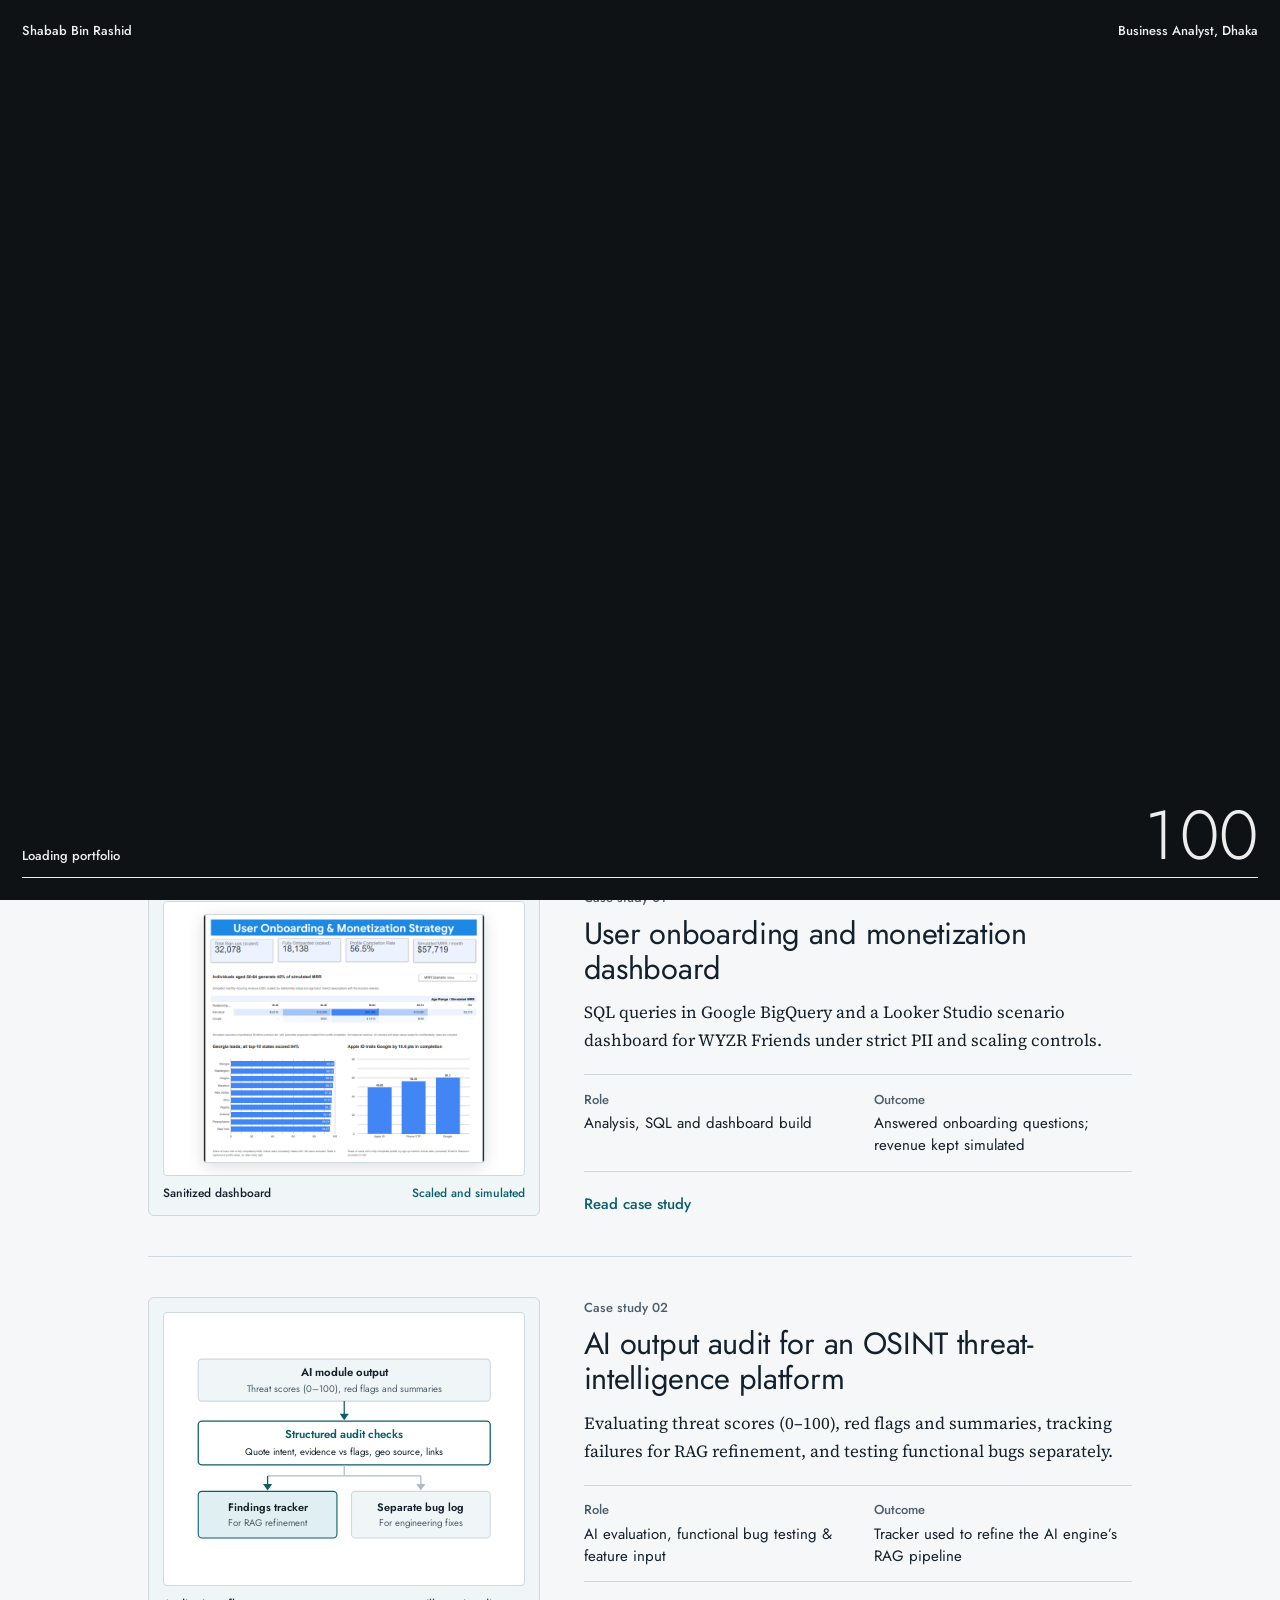
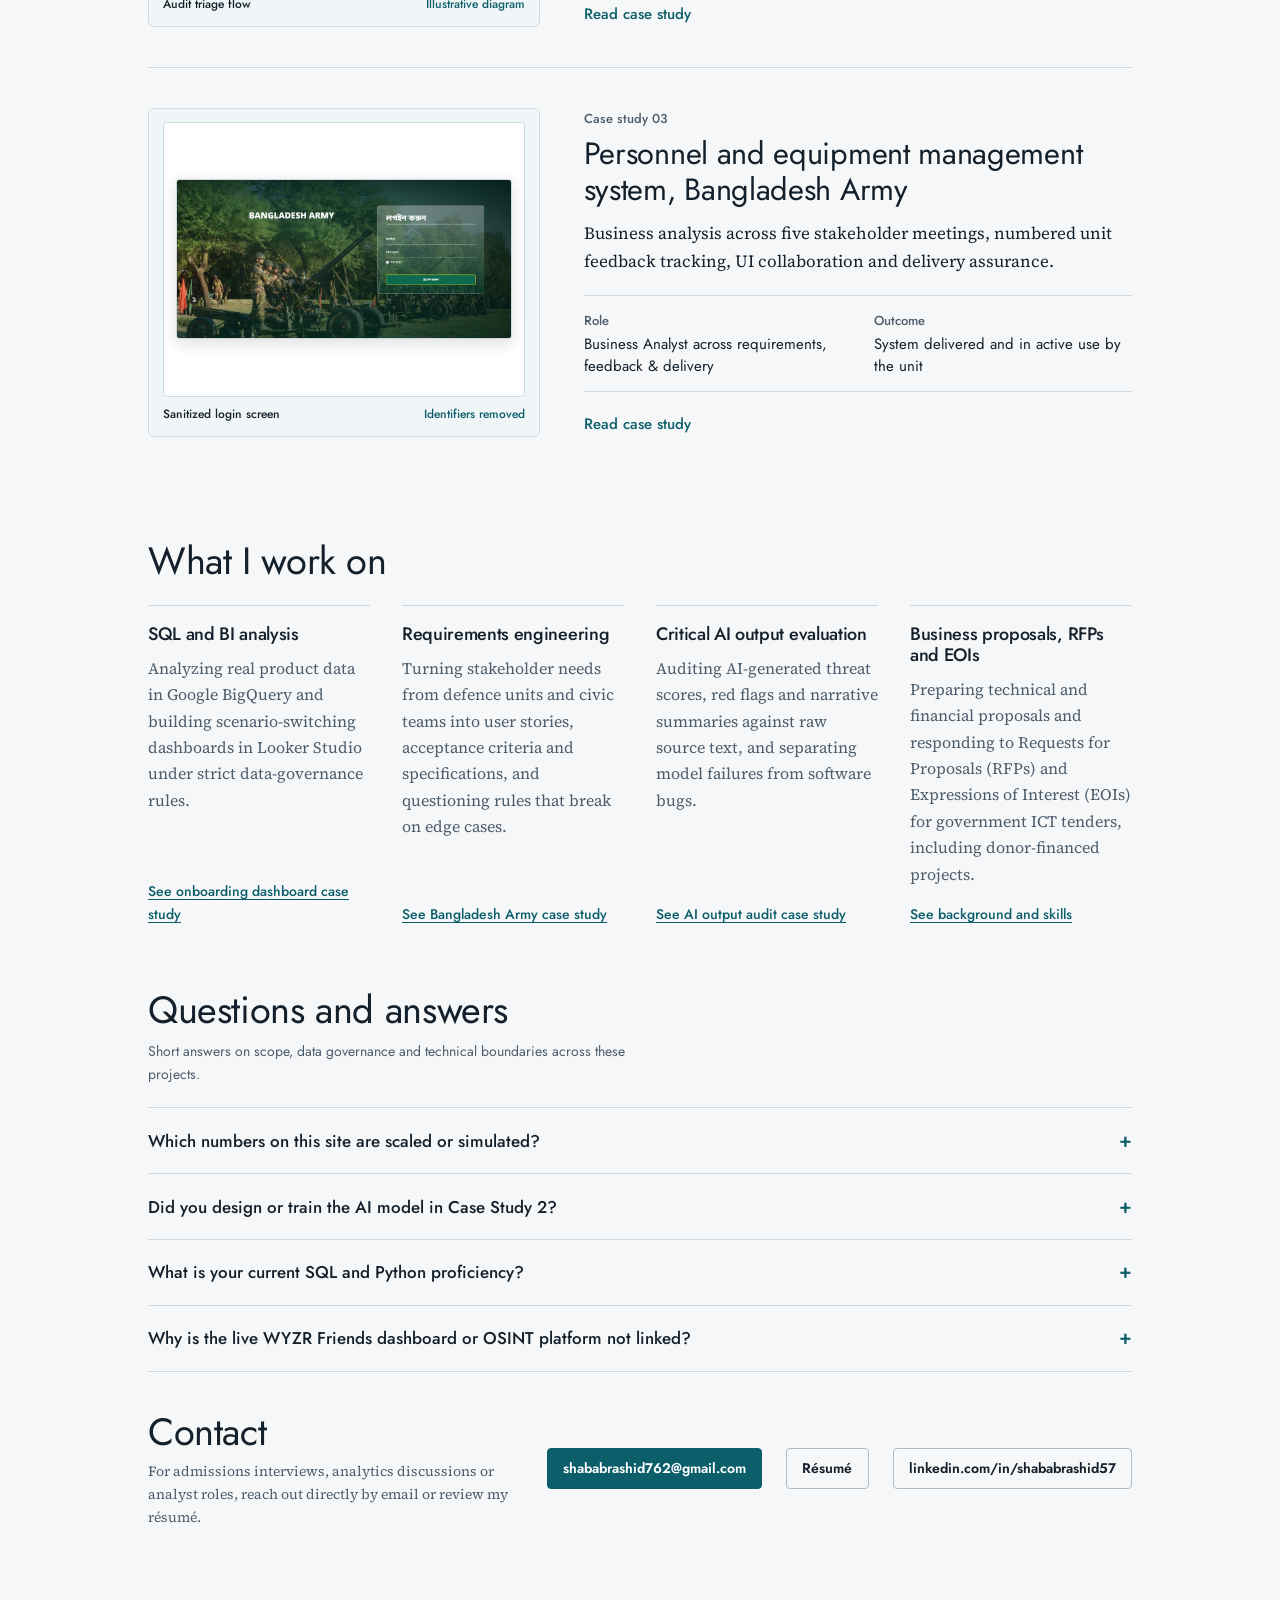
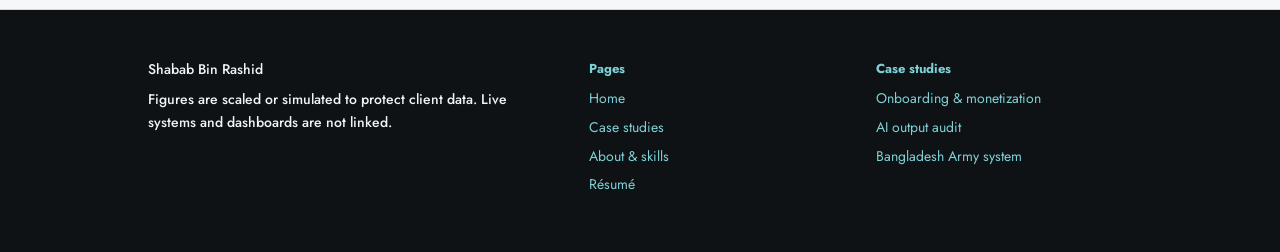
==== commit 32462705: "Remove fifth FAQ item from home page" ====
--- a/index.html
+++ b/index.html
@@ -226,13 +226,6 @@
               <p>The live WYZR Friends Looker Studio dashboard relies on production BigQuery queries and client data, so it cannot be shared publicly. For the OSINT threat-intelligence platform, my employer granted permission to describe the evaluation methodology only—not to name the platform or display internal records.</p>
             </div>
           </details>
-
-          <details class="faq-item">
-            <summary>What does “questioning requirements rather than transcribing them” look like in practice?</summary>
-            <div class="faq-answer">
-              <p>On the Bangladesh Army personnel and equipment management system, an initial requirement fixed the nominated heir share for a soldier’s salary account at 50% for the spouse. Questioning that assumption surfaced cases where a soldier may not be married or may have other dependents, so the rule was agreed and built open and configurable per soldier.</p>
-            </div>
-          </details>
         </div>
       </section>
 
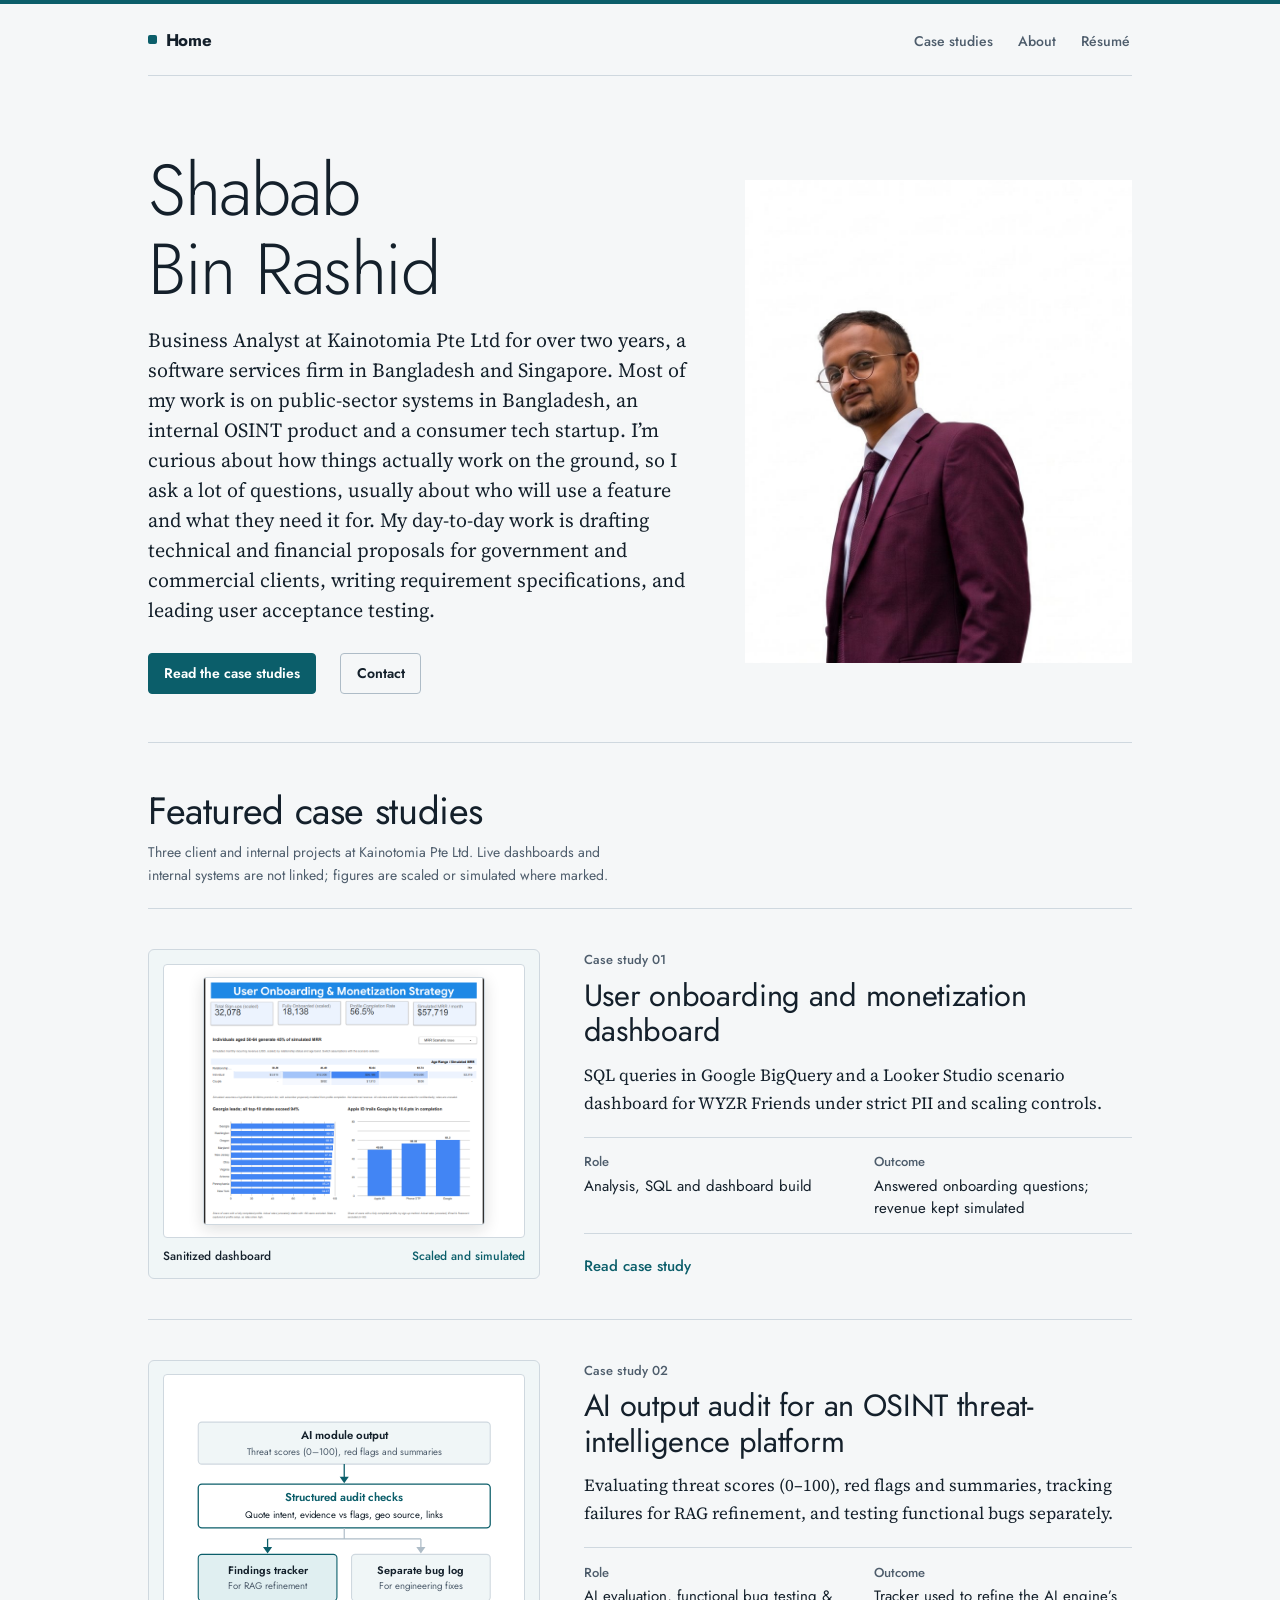
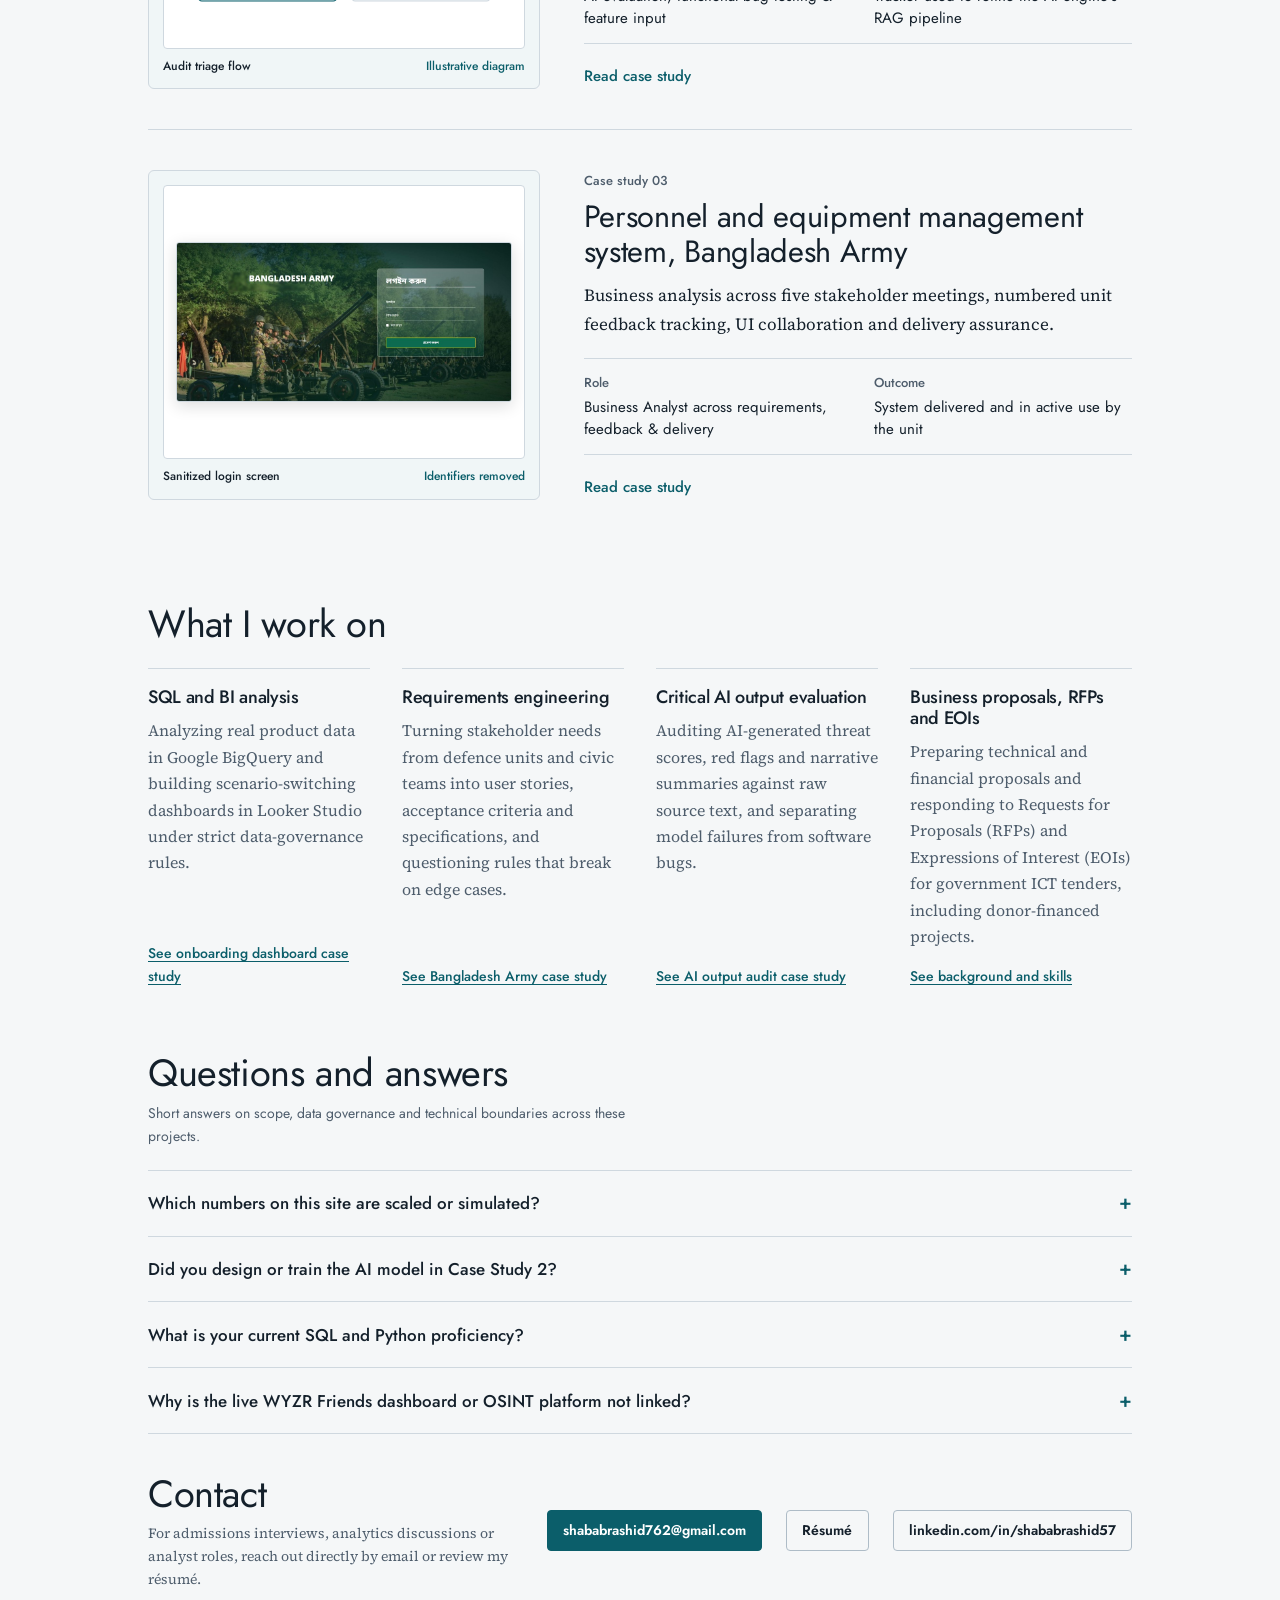
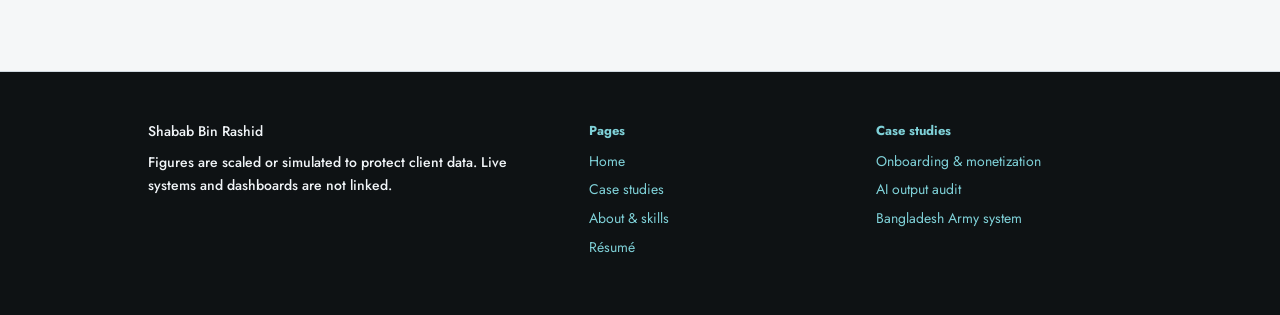
==== commit 10023507: "Update home hero introduction and remove verified markers in Case Study 1" ====
--- a/index.html
+++ b/index.html
@@ -43,8 +43,7 @@
               <span class="reveal-line" style="--i:0" aria-hidden="true"><span>Shabab</span></span>
               <span class="reveal-line" style="--i:1" aria-hidden="true"><span>Bin Rashid</span></span>
             </h1>
-            <p class="hero-sub">Business Analyst at Kainotomia Pte Ltd, moving from software services into data-driven product work.</p>
-            <p class="hero-intro">I work at Kainotomia Pte Ltd, a software services company that builds commercial software and public-sector systems in Bangladesh. I sit between non-technical stakeholders (army units, elected representatives, project managers) and development teams, and I question requirements rather than transcribe them.</p>
+            <p class="hero-sub">Business Analyst at Kainotomia Pte Ltd for over two years, a software services firm in Bangladesh and Singapore. Most of my work is on public-sector systems in Bangladesh, an internal OSINT product and a consumer tech startup. I’m curious about how things actually work on the ground, so I ask a lot of questions, usually about who will use a feature and what they need it for. My day-to-day work is drafting technical and financial proposals for government and commercial clients, writing requirement specifications, and leading user acceptance testing.</p>
             <ul class="link-row">
               <li><a class="btn-filled" href="case-studies.html">Read the case studies</a></li>
               <li><a class="btn-outline" href="#footer">Contact</a></li>
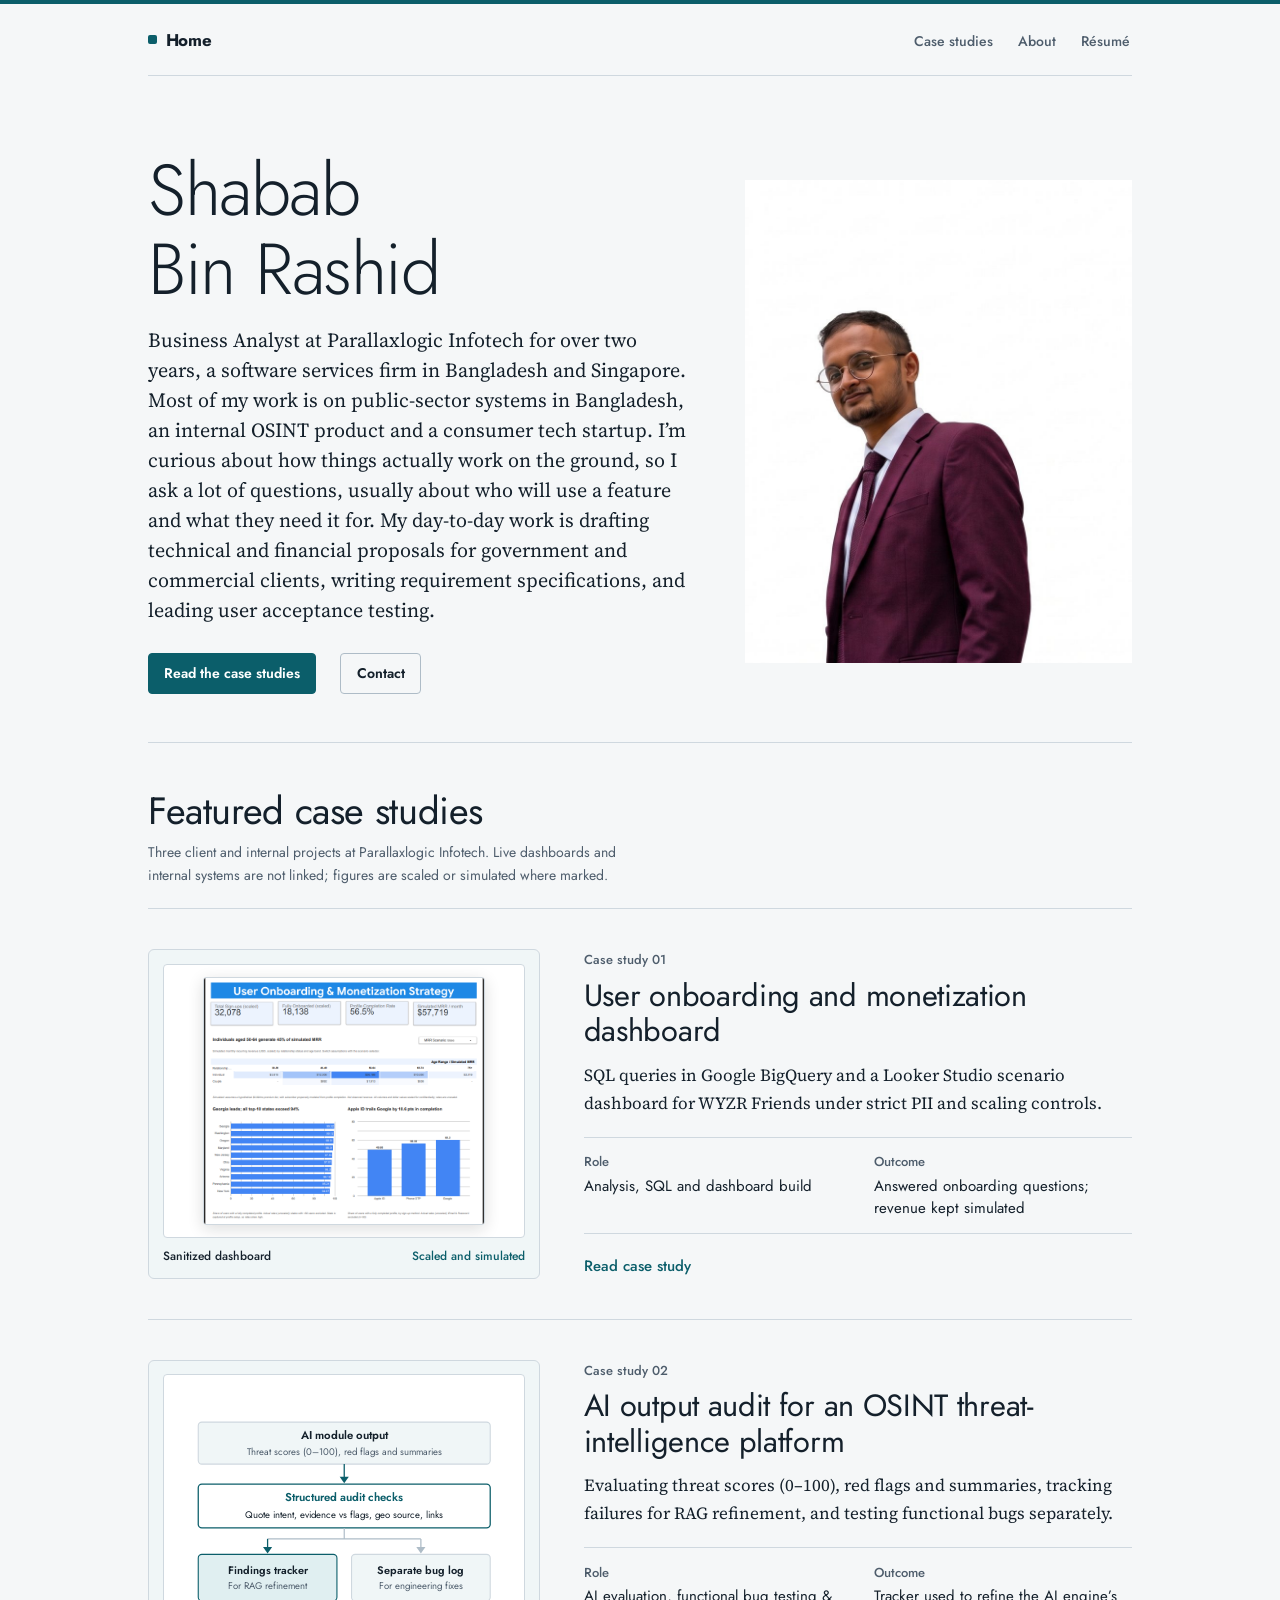
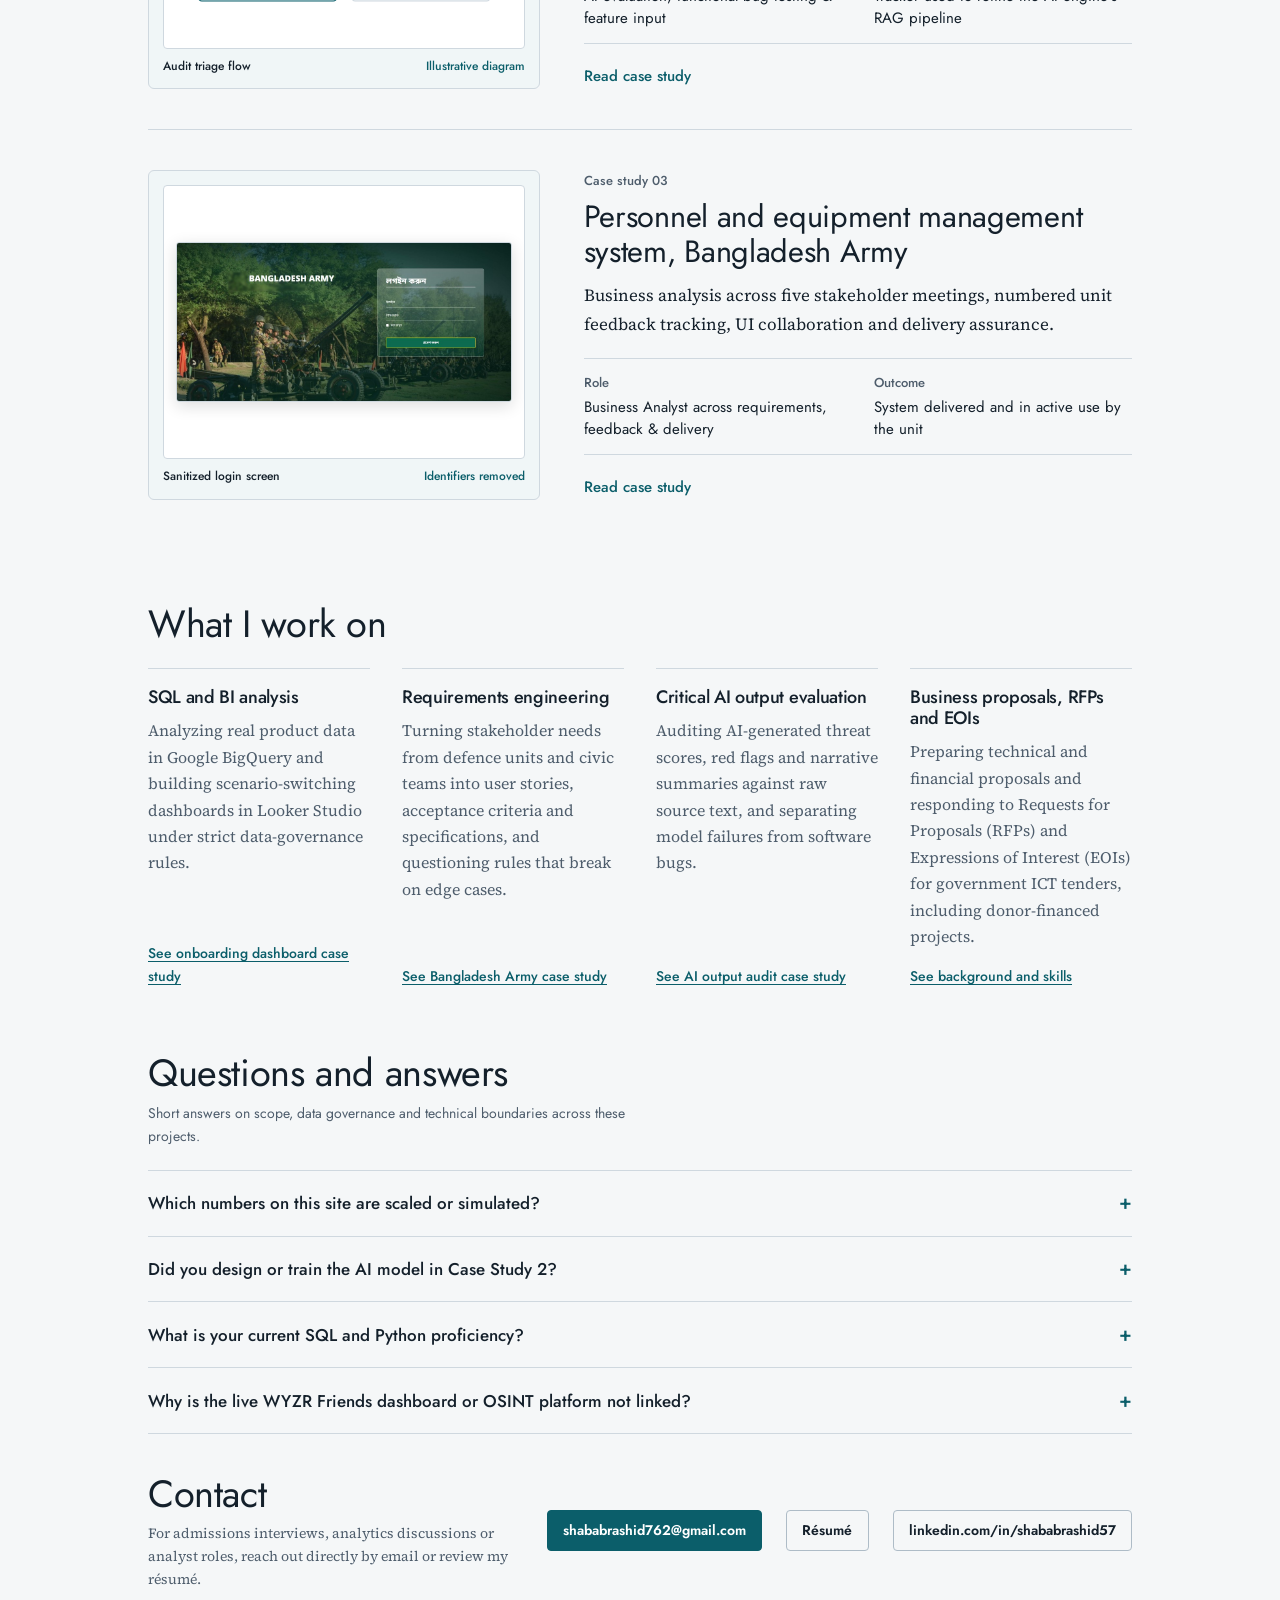
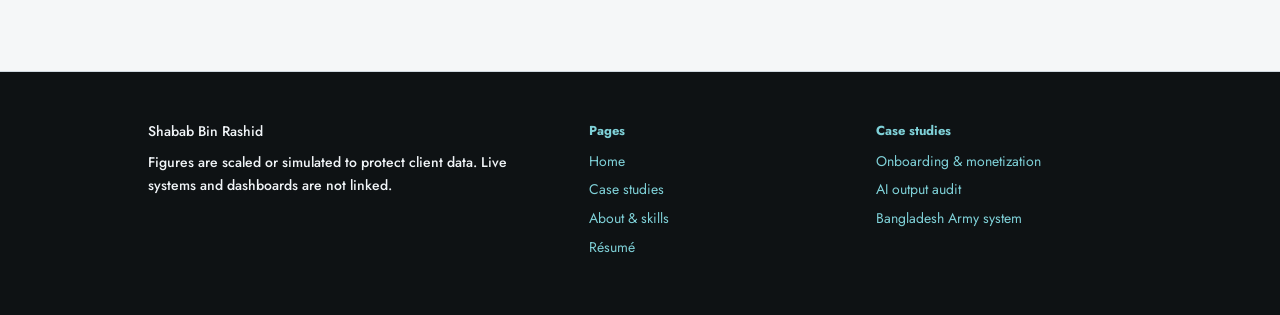
==== commit 9b892e66: "Restructure Case Study 3 sections and update company name to Parallaxlogic Infotech" ====
--- a/index.html
+++ b/index.html
@@ -4,9 +4,9 @@
   <meta charset="utf-8">
   <meta name="viewport" content="width=device-width, initial-scale=1">
   <title>Shabab Bin Rashid, Business Analyst</title>
-  <meta name="description" content="Case studies in SQL analysis, requirements engineering and AI output evaluation by Shabab Bin Rashid, Business Analyst at Kainotomia Pte Ltd.">
+  <meta name="description" content="Case studies in SQL analysis, requirements engineering and AI output evaluation by Shabab Bin Rashid, Business Analyst at Parallaxlogic Infotech.">
   <meta property="og:title" content="Shabab Bin Rashid, Business Analyst">
-  <meta property="og:description" content="Case studies in SQL analysis, requirements engineering and AI output evaluation by Shabab Bin Rashid, Business Analyst at Kainotomia Pte Ltd.">
+  <meta property="og:description" content="Case studies in SQL analysis, requirements engineering and AI output evaluation by Shabab Bin Rashid, Business Analyst at Parallaxlogic Infotech.">
   <meta property="og:type" content="website">
   <link rel="preconnect" href="https://fonts.googleapis.com">
   <link rel="preconnect" href="https://fonts.gstatic.com" crossorigin>
@@ -43,7 +43,7 @@
               <span class="reveal-line" style="--i:0" aria-hidden="true"><span>Shabab</span></span>
               <span class="reveal-line" style="--i:1" aria-hidden="true"><span>Bin Rashid</span></span>
             </h1>
-            <p class="hero-sub">Business Analyst at Kainotomia Pte Ltd for over two years, a software services firm in Bangladesh and Singapore. Most of my work is on public-sector systems in Bangladesh, an internal OSINT product and a consumer tech startup. I’m curious about how things actually work on the ground, so I ask a lot of questions, usually about who will use a feature and what they need it for. My day-to-day work is drafting technical and financial proposals for government and commercial clients, writing requirement specifications, and leading user acceptance testing.</p>
+            <p class="hero-sub">Business Analyst at Parallaxlogic Infotech for over two years, a software services firm in Bangladesh and Singapore. Most of my work is on public-sector systems in Bangladesh, an internal OSINT product and a consumer tech startup. I’m curious about how things actually work on the ground, so I ask a lot of questions, usually about who will use a feature and what they need it for. My day-to-day work is drafting technical and financial proposals for government and commercial clients, writing requirement specifications, and leading user acceptance testing.</p>
             <ul class="link-row">
               <li><a class="btn-filled" href="case-studies.html">Read the case studies</a></li>
               <li><a class="btn-outline" href="#footer">Contact</a></li>
@@ -59,7 +59,7 @@
         <div class="section-head">
           <div>
             <h2 id="work-heading">Featured case studies</h2>
-            <p class="section-lead">Three client and internal projects at Kainotomia Pte Ltd. Live dashboards and internal systems are not linked; figures are scaled or simulated where marked.</p>
+            <p class="section-lead">Three client and internal projects at Parallaxlogic Infotech. Live dashboards and internal systems are not linked; figures are scaled or simulated where marked.</p>
           </div>
         </div>
 
--- a/site.css
+++ b/site.css
@@ -1417,13 +1417,13 @@
 
 .audit-top-row {
   display: grid;
-  grid-template-columns: minmax(0, 1fr) minmax(0, 1.8fr) minmax(0, 1fr);
-  gap: 1rem;
+  grid-template-columns: minmax(0, 1fr);
+  gap: 0.9rem;
   align-items: stretch;
 }
 
 .audit-box {
-  padding: 1rem 1.1rem;
+  padding: 1rem 1.2rem;
   background: var(--paper);
   border: 1px solid var(--rule);
   border-radius: 5px;
@@ -1437,21 +1437,36 @@
 
 .audit-box h4 {
   font-size: var(--step--1);
-  margin: 0.2rem 0 0.4rem;
+  margin: 0.2rem 0 0.45rem;
 }
 
 .audit-box p {
   font-size: var(--step--2);
   color: var(--muted);
   margin: 0;
-  line-height: 1.48;
+  line-height: 1.55;
+  max-width: none;
+}
+
+.audit-box ul {
+  margin: 0.45rem 0 0;
+  padding-left: 1.15rem;
+  display: flex;
+  flex-wrap: wrap;
+  gap: 0.35rem 1.75rem;
+}
+
+.audit-box li {
+  margin-bottom: 0;
+  font-size: var(--step--2);
+  color: var(--ink);
 }
 
 .audit-checks-grid {
   display: grid;
   grid-template-columns: repeat(3, minmax(0, 1fr));
-  gap: 0.65rem;
-  margin-top: 0.65rem;
+  gap: 0.75rem;
+  margin-top: 0.75rem;
 }
 
 .audit-check-item {
@@ -1761,6 +1776,7 @@
   font-size: var(--step--2);
   padding: 0.65rem 0.85rem;
   border: 1px solid var(--rule);
+  text-align: left;
 }
 
 .sheet-col-letter {
@@ -1777,6 +1793,12 @@
   padding: 0.75rem 0.85rem;
   border: 1px solid var(--rule);
   vertical-align: top;
+  text-align: left;
+}
+
+.sheet-table td code,
+.sheet-table .verdict-pill {
+  white-space: nowrap;
 }
 
 .sheet-table tbody tr:nth-child(even) {
@@ -2053,6 +2075,7 @@
   font-family: var(--sans);
   font-size: var(--step--1);
 }
+.method p { max-width: none; }
 .method p:last-child { margin-bottom: 0; }
 
 .cs-nav {
@@ -2936,7 +2959,7 @@
   font-family: var(--serif);
   font-size: 1.25rem;
   color: var(--muted);
-  max-width: var(--measure);
+  max-width: none;
   line-height: 1.55;
   margin: 0;
 }
@@ -3055,7 +3078,7 @@
 .cs-content > p,
 .cs-content > ul,
 .cs-content > ol:not(.role-resp-grid) {
-  max-width: 72ch;
+  max-width: none;
 }
 
 /* Steps with side-by-side Decision / Trade-off margin notes on desktop */
@@ -3093,7 +3116,7 @@
 }
 
 .step > p {
-  max-width: 70ch;
+  max-width: none;
   margin: 0 0 1rem;
 }
 
@@ -3147,6 +3170,46 @@
     grid-row: 1 / span 6;
     margin-top: 0.15rem;
   }
+  .step.step--full {
+    display: block;
+  }
+}
+
+.case-feature__rows {
+  margin: 1rem 0 0;
+  padding: 0;
+  border-top: 1px solid var(--rule);
+}
+
+.case-feature__row {
+  display: grid;
+  grid-template-columns: minmax(11rem, 13.5rem) minmax(0, 1fr);
+  gap: 0.35rem 1.75rem;
+  padding: 0.85rem 0;
+  border-bottom: 1px solid var(--rule);
+  align-items: baseline;
+}
+
+.case-feature__row dt {
+  font-family: var(--sans);
+  font-size: 0.875rem;
+  font-weight: 600;
+  color: var(--accent);
+}
+
+.case-feature__row dd {
+  margin: 0;
+  font-family: var(--serif);
+  font-size: 1.0625rem;
+  line-height: 1.62;
+  color: var(--ink);
+}
+
+@media (max-width: 42rem) {
+  .case-feature__row {
+    grid-template-columns: minmax(0, 1fr);
+    gap: 0.25rem;
+  }
 }
 
 /* Figures (.artefact) */
@@ -3176,7 +3239,7 @@
   line-height: 1.25;
   letter-spacing: -0.015em;
   color: var(--ink);
-  max-width: 46ch !important;
+  max-width: none !important;
   margin: 0 0 1.25rem;
 }
 
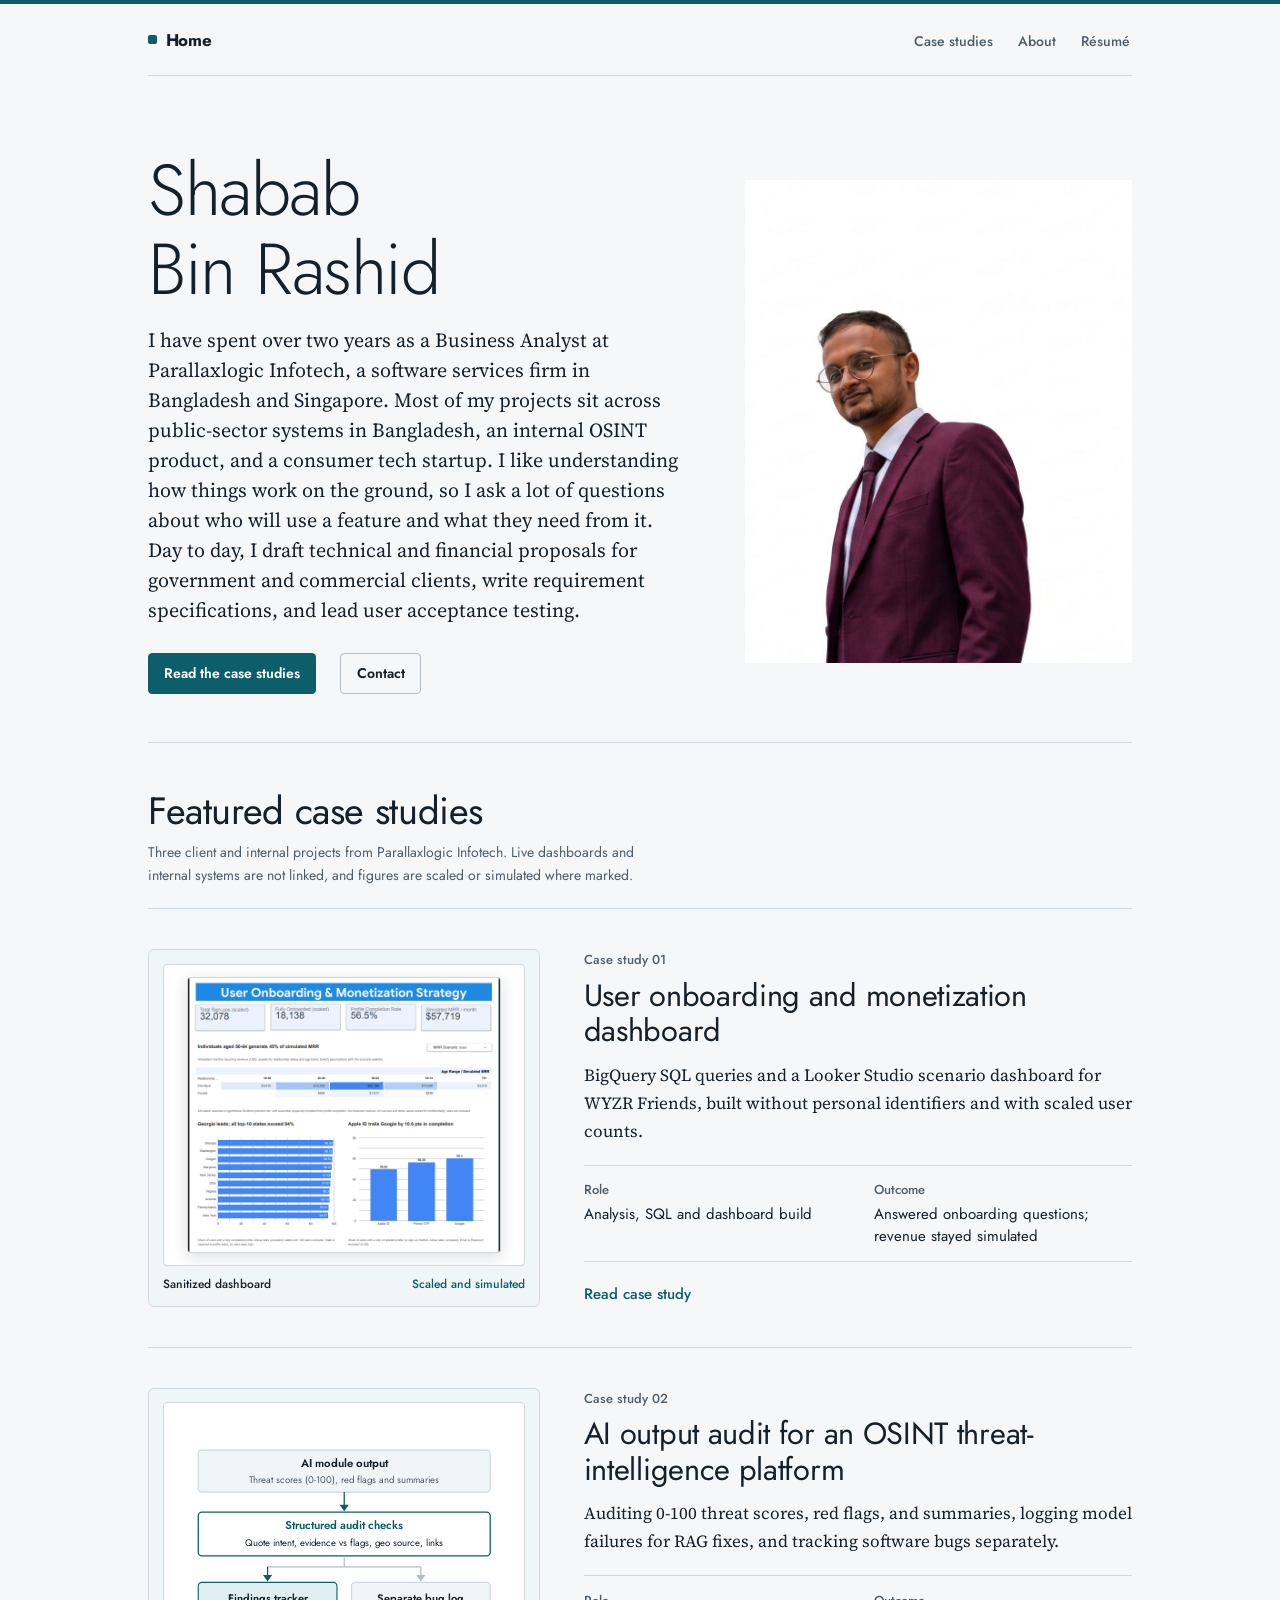
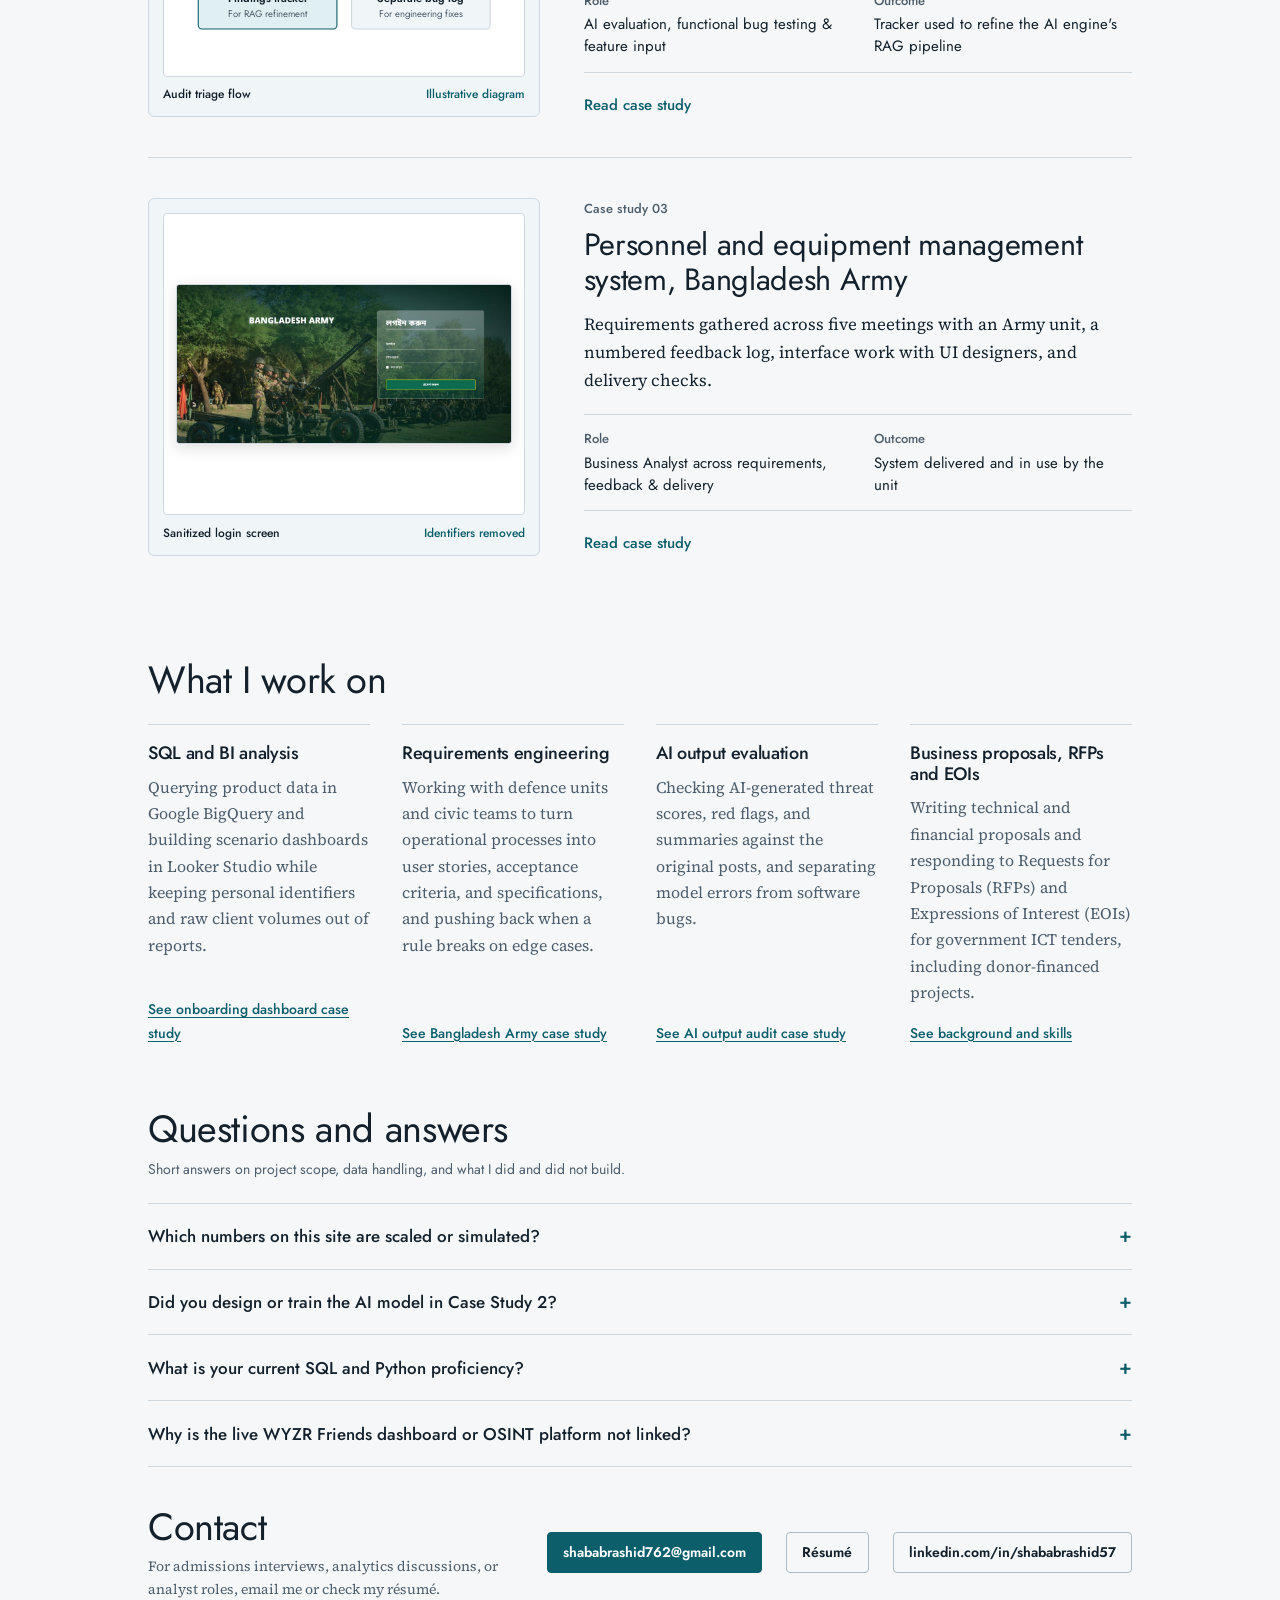
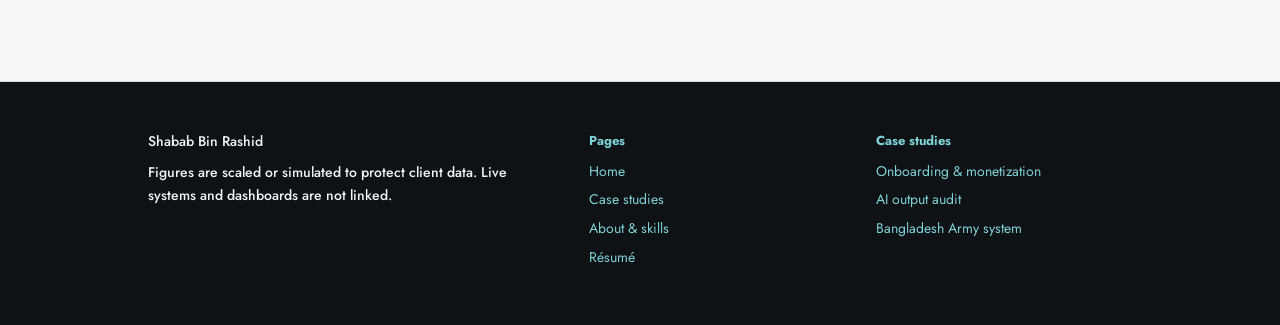
==== commit 06bda719: "Rewrite portfolio copy across all pages using humanizer guidelines" ====
--- a/index.html
+++ b/index.html
@@ -43,7 +43,7 @@
               <span class="reveal-line" style="--i:0" aria-hidden="true"><span>Shabab</span></span>
               <span class="reveal-line" style="--i:1" aria-hidden="true"><span>Bin Rashid</span></span>
             </h1>
-            <p class="hero-sub">Business Analyst at Parallaxlogic Infotech for over two years, a software services firm in Bangladesh and Singapore. Most of my work is on public-sector systems in Bangladesh, an internal OSINT product and a consumer tech startup. I’m curious about how things actually work on the ground, so I ask a lot of questions, usually about who will use a feature and what they need it for. My day-to-day work is drafting technical and financial proposals for government and commercial clients, writing requirement specifications, and leading user acceptance testing.</p>
+            <p class="hero-sub">I have spent over two years as a Business Analyst at Parallaxlogic Infotech, a software services firm in Bangladesh and Singapore. Most of my projects sit across public-sector systems in Bangladesh, an internal OSINT product, and a consumer tech startup. I like understanding how things work on the ground, so I ask a lot of questions about who will use a feature and what they need from it. Day to day, I draft technical and financial proposals for government and commercial clients, write requirement specifications, and lead user acceptance testing.</p>
             <ul class="link-row">
               <li><a class="btn-filled" href="case-studies.html">Read the case studies</a></li>
               <li><a class="btn-outline" href="#footer">Contact</a></li>
@@ -59,7 +59,7 @@
         <div class="section-head">
           <div>
             <h2 id="work-heading">Featured case studies</h2>
-            <p class="section-lead">Three client and internal projects at Parallaxlogic Infotech. Live dashboards and internal systems are not linked; figures are scaled or simulated where marked.</p>
+            <p class="section-lead">Three client and internal projects from Parallaxlogic Infotech. Live dashboards and internal systems are not linked, and figures are scaled or simulated where marked.</p>
           </div>
         </div>
 
@@ -77,10 +77,10 @@
             <div class="cs-row-body">
               <p class="cs-row-num">Case study 01</p>
               <h3><a href="case-study-onboarding-monetization.html">User onboarding and monetization dashboard</a></h3>
-              <p class="cs-row-summary">SQL queries in Google BigQuery and a Looker Studio scenario dashboard for WYZR Friends under strict PII and scaling controls.</p>
+              <p class="cs-row-summary">BigQuery SQL queries and a Looker Studio scenario dashboard for WYZR Friends, built without personal identifiers and with scaled user counts.</p>
               <dl class="cs-row-meta">
                 <div><dt>Role</dt><dd>Analysis, SQL and dashboard build</dd></div>
-                <div><dt>Outcome</dt><dd>Answered onboarding questions; revenue kept simulated</dd></div>
+                <div><dt>Outcome</dt><dd>Answered onboarding questions; revenue stayed simulated</dd></div>
               </dl>
               <p class="cs-row-cta"><a href="case-study-onboarding-monetization.html">Read case study</a></p>
             </div>
@@ -92,7 +92,7 @@
                 <svg class="mini-diagram" viewBox="0 0 360 220" role="img" aria-label="Illustrative AI output audit flow from AI outputs through structured checks to a RAG findings tracker and separate bug log">
                   <rect x="20" y="12" width="320" height="46" rx="4" fill="var(--surface-tint)" stroke="var(--rule)" stroke-width="1.2"/>
                   <text x="180" y="31" text-anchor="middle" font-family="var(--sans)" font-size="12.5" font-weight="600" fill="var(--ink)">AI module output</text>
-                  <text x="180" y="48" text-anchor="middle" font-family="var(--sans)" font-size="10.5" fill="var(--muted)">Threat scores (0–100), red flags and summaries</text>
+                  <text x="180" y="48" text-anchor="middle" font-family="var(--sans)" font-size="10.5" fill="var(--muted)">Threat scores (0-100), red flags and summaries</text>
 
                   <line x1="180" y1="58" x2="180" y2="75" stroke="var(--accent)" stroke-width="1.4"/>
                   <polygon points="175,72 185,72 180,79" fill="var(--accent)"/>
@@ -125,10 +125,10 @@
             <div class="cs-row-body">
               <p class="cs-row-num">Case study 02</p>
               <h3><a href="case-study-ai-output-audit.html">AI output audit for an OSINT threat-intelligence platform</a></h3>
-              <p class="cs-row-summary">Evaluating threat scores (0–100), red flags and summaries, tracking failures for RAG refinement, and testing functional bugs separately.</p>
+              <p class="cs-row-summary">Auditing 0-100 threat scores, red flags, and summaries, logging model failures for RAG fixes, and tracking software bugs separately.</p>
               <dl class="cs-row-meta">
                 <div><dt>Role</dt><dd>AI evaluation, functional bug testing &amp; feature input</dd></div>
-                <div><dt>Outcome</dt><dd>Tracker used to refine the AI engine’s RAG pipeline</dd></div>
+                <div><dt>Outcome</dt><dd>Tracker used to refine the AI engine's RAG pipeline</dd></div>
               </dl>
               <p class="cs-row-cta"><a href="case-study-ai-output-audit.html">Read case study</a></p>
             </div>
@@ -147,10 +147,10 @@
             <div class="cs-row-body">
               <p class="cs-row-num">Case study 03</p>
               <h3><a href="case-study-army-personnel-system.html">Personnel and equipment management system, Bangladesh Army</a></h3>
-              <p class="cs-row-summary">Business analysis across five stakeholder meetings, numbered unit feedback tracking, UI collaboration and delivery assurance.</p>
+              <p class="cs-row-summary">Requirements gathered across five meetings with an Army unit, a numbered feedback log, interface work with UI designers, and delivery checks.</p>
               <dl class="cs-row-meta">
                 <div><dt>Role</dt><dd>Business Analyst across requirements, feedback &amp; delivery</dd></div>
-                <div><dt>Outcome</dt><dd>System delivered and in active use by the unit</dd></div>
+                <div><dt>Outcome</dt><dd>System delivered and in use by the unit</dd></div>
               </dl>
               <p class="cs-row-cta"><a href="case-study-army-personnel-system.html">Read case study</a></p>
             </div>
@@ -168,22 +168,22 @@
         <ul class="work-areas" aria-label="Areas of work">
           <li class="work-area-item">
             <h3>SQL and BI analysis</h3>
-            <p>Analyzing real product data in Google BigQuery and building scenario-switching dashboards in Looker Studio under strict data-governance rules.</p>
+            <p>Querying product data in Google BigQuery and building scenario dashboards in Looker Studio while keeping personal identifiers and raw client volumes out of reports.</p>
             <p class="work-area-link"><a href="case-study-onboarding-monetization.html">See onboarding dashboard case study</a></p>
           </li>
           <li class="work-area-item">
             <h3>Requirements engineering</h3>
-            <p>Turning stakeholder needs from defence units and civic teams into user stories, acceptance criteria and specifications, and questioning rules that break on edge cases.</p>
+            <p>Working with defence units and civic teams to turn operational processes into user stories, acceptance criteria, and specifications, and pushing back when a rule breaks on edge cases.</p>
             <p class="work-area-link"><a href="case-study-army-personnel-system.html">See Bangladesh Army case study</a></p>
           </li>
           <li class="work-area-item">
-            <h3>Critical AI output evaluation</h3>
-            <p>Auditing AI-generated threat scores, red flags and narrative summaries against raw source text, and separating model failures from software bugs.</p>
+            <h3>AI output evaluation</h3>
+            <p>Checking AI-generated threat scores, red flags, and summaries against the original posts, and separating model errors from software bugs.</p>
             <p class="work-area-link"><a href="case-study-ai-output-audit.html">See AI output audit case study</a></p>
           </li>
           <li class="work-area-item">
             <h3>Business proposals, RFPs and EOIs</h3>
-            <p>Preparing technical and financial proposals and responding to Requests for Proposals (RFPs) and Expressions of Interest (EOIs) for government ICT tenders, including donor-financed projects.</p>
+            <p>Writing technical and financial proposals and responding to Requests for Proposals (RFPs) and Expressions of Interest (EOIs) for government ICT tenders, including donor-financed projects.</p>
             <p class="work-area-link"><a href="about.html#background">See background and skills</a></p>
           </li>
         </ul>
@@ -193,7 +193,7 @@
         <div class="section-head">
           <div>
             <h2 id="faq-heading">Questions and answers</h2>
-            <p class="section-lead">Short answers on scope, data governance and technical boundaries across these projects.</p>
+            <p class="section-lead">Short answers on project scope, data handling, and what I did and did not build.</p>
           </div>
         </div>
 
@@ -201,28 +201,28 @@
           <details class="faq-item">
             <summary>Which numbers on this site are scaled or simulated?</summary>
             <div class="faq-answer">
-              <p>In Case Study 1 (WYZR Friends), all user counts are scaled by a confidential multiplier to protect client data, while rates and percentages are unscaled. Because I did not have permission to use live monetization data, all revenue figures and the <code>MRR Scenario</code> parameter are deterministic expected-value simulations assuming a hypothetical $9.99/month tier.</p>
+              <p>In Case Study 1 (WYZR Friends), user counts are multiplied by a confidential factor to protect client data, while rates and percentages are unscaled. I did not have permission to use live monetization data, so every revenue figure and the <code>MRR Scenario</code> parameter come from a deterministic expected-value simulation based on a hypothetical $9.99/month tier.</p>
             </div>
           </details>
 
           <details class="faq-item">
             <summary>Did you design or train the AI model in Case Study 2?</summary>
             <div class="faq-answer">
-              <p>No. I did not design, train or build the underlying model. My role was evaluating its outputs (threat scores, red flags and summaries), building a Google Sheets findings tracker with Gemini so the engineer could refine the AI engine’s RAG pipeline, testing functional software bugs separately, and contributing input on system functionality.</p>
+              <p>No. I did not design, train, or build the model. I checked its outputs (threat scores, red flags, and summaries), built a Google Sheets findings tracker with Gemini so the engineer could refine the AI engine's RAG pipeline, tested functional software bugs separately, and suggested product improvements.</p>
             </div>
           </details>
 
           <details class="faq-item">
             <summary>What is your current SQL and Python proficiency?</summary>
             <div class="faq-answer">
-              <p>My Google BigQuery SQL is at an intermediate level—using CTEs, <code>CASE</code> logic, date functions and <code>GROUP BY</code> / <code>HAVING</code> aggregations—and my Looker Studio work uses parameters for scenario switching. Python is at a beginner level, which is one of the gaps I am applying to graduate analytics programs to close.</p>
+              <p>My Google BigQuery SQL is intermediate. I use CTEs, <code>CASE</code> logic, date functions, and <code>GROUP BY</code> / <code>HAVING</code> aggregations, and in Looker Studio I use parameters for scenario switching. My Python is at a beginner level, which is one of the gaps I am applying to graduate analytics programs to close.</p>
             </div>
           </details>
 
           <details class="faq-item">
             <summary>Why is the live WYZR Friends dashboard or OSINT platform not linked?</summary>
             <div class="faq-answer">
-              <p>The live WYZR Friends Looker Studio dashboard relies on production BigQuery queries and client data, so it cannot be shared publicly. For the OSINT threat-intelligence platform, my employer granted permission to describe the evaluation methodology only—not to name the platform or display internal records.</p>
+              <p>The live WYZR Friends Looker Studio dashboard runs on production BigQuery queries and client data, so I cannot share it publicly. For the OSINT threat-intelligence platform, my employer allowed me to describe how I audited outputs, without naming the platform or showing internal records.</p>
             </div>
           </details>
         </div>
@@ -231,7 +231,7 @@
       <section class="contact-band" id="contact" aria-labelledby="contact-heading">
         <div>
           <h2 id="contact-heading">Contact</h2>
-          <p>For admissions interviews, analytics discussions or analyst roles, reach out directly by email or review my résumé.</p>
+          <p>For admissions interviews, analytics discussions, or analyst roles, email me or check my résumé.</p>
         </div>
         <ul class="link-row contact-actions">
           <li><a class="btn-filled" href="mailto:shababrashid762@gmail.com">shababrashid762@gmail.com</a></li>
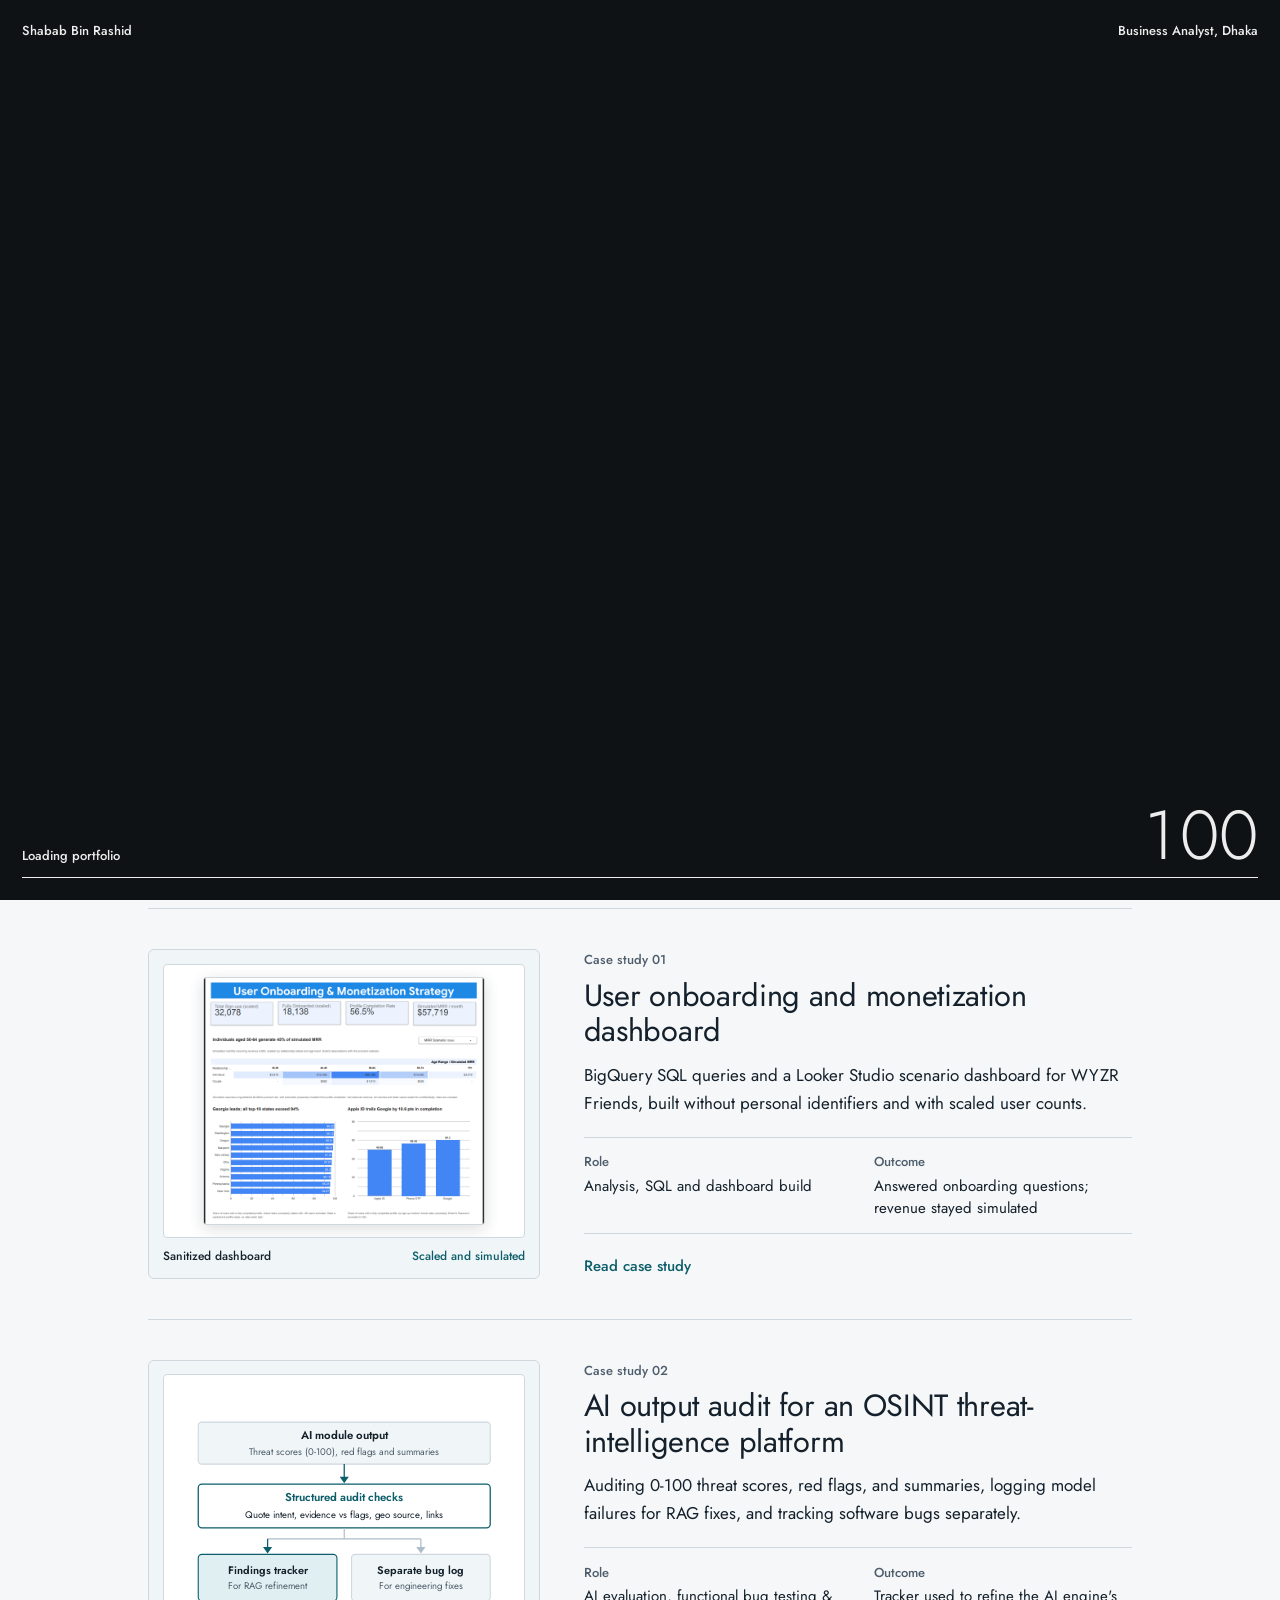
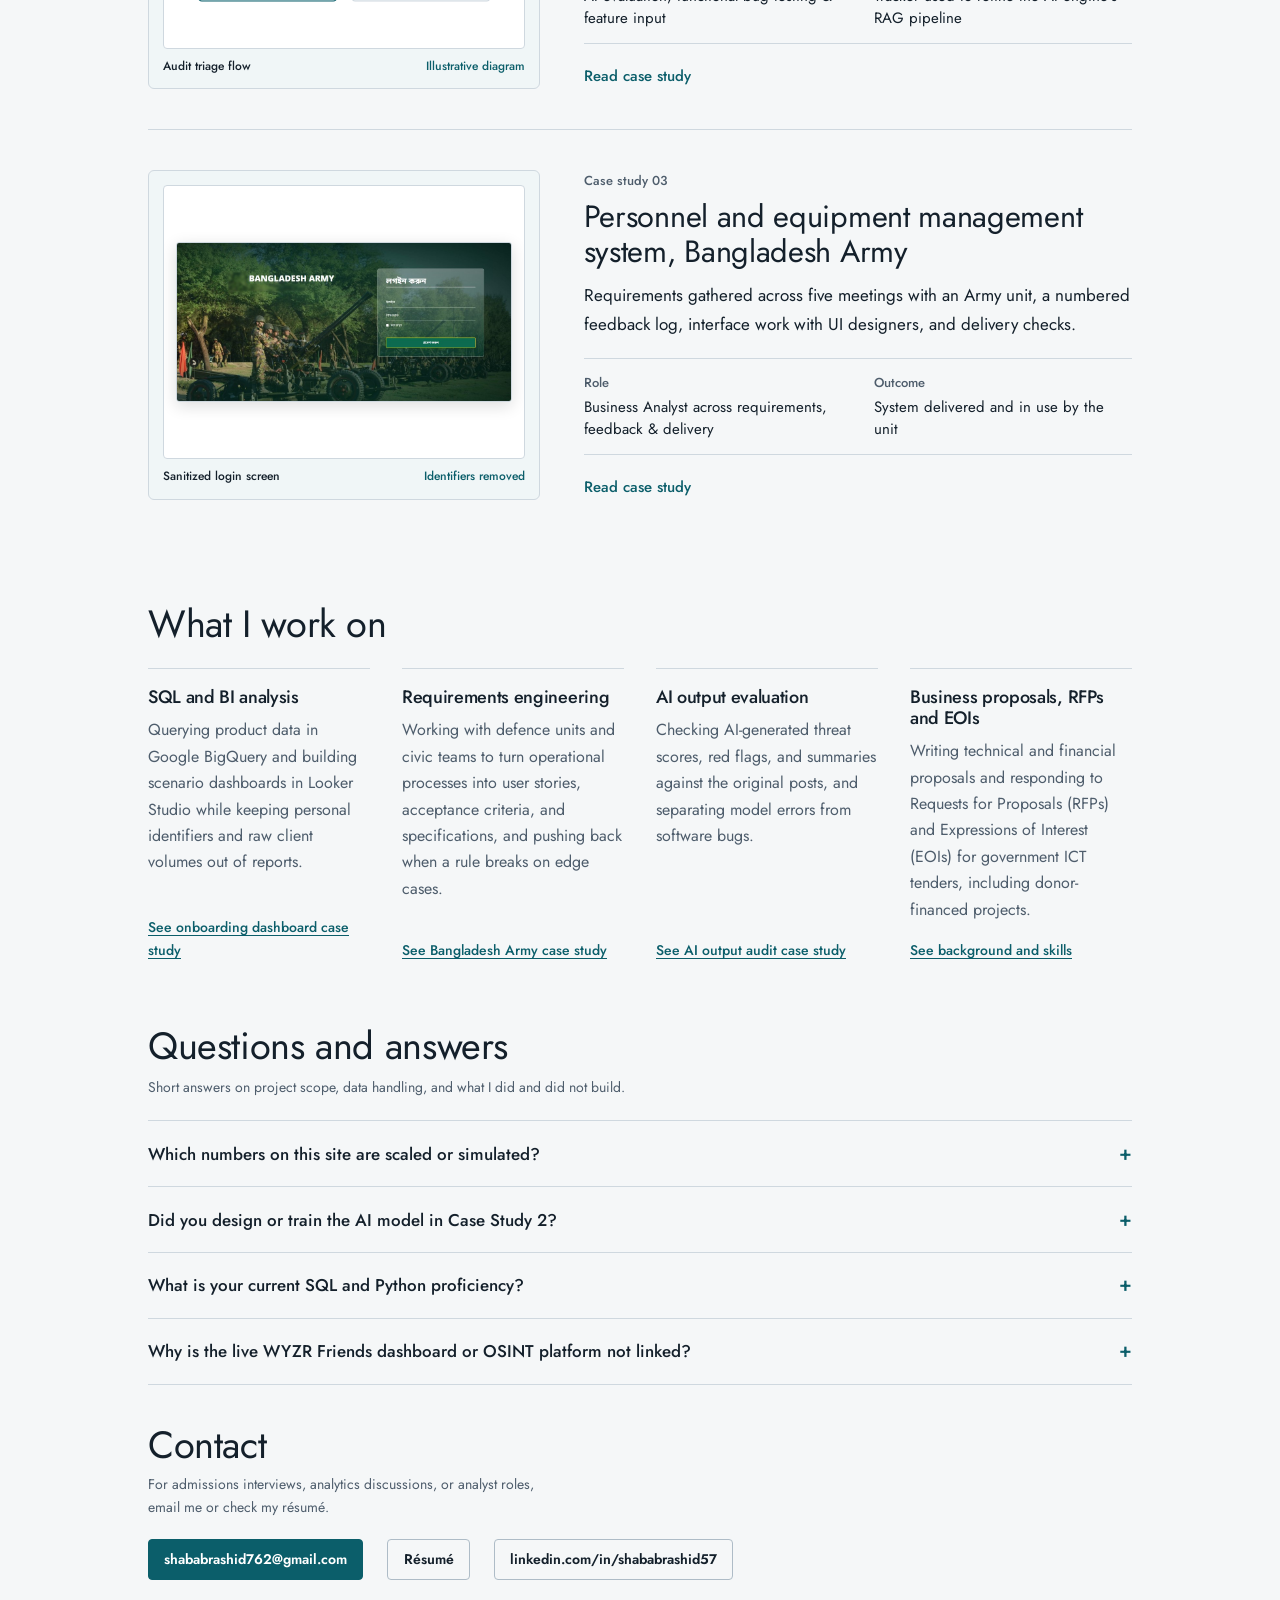
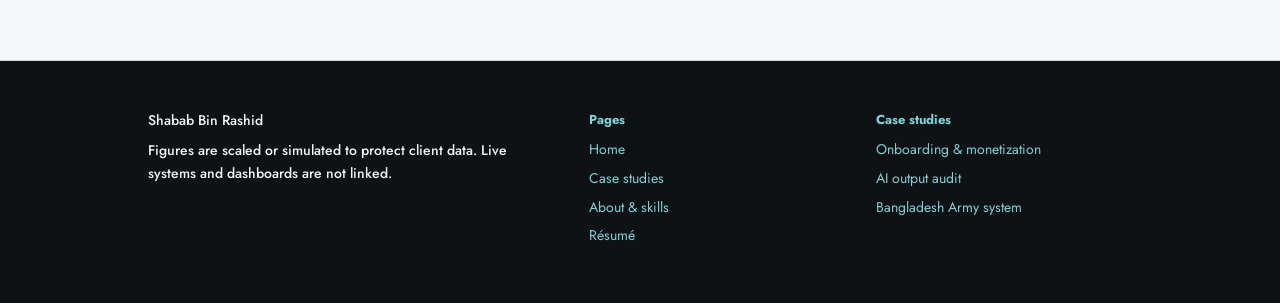
==== commit f5c4aff9: "Use Jost font sitewide and remove Source Serif 4" ====
--- a/index.html
+++ b/index.html
@@ -10,13 +10,13 @@
   <meta property="og:type" content="website">
   <link rel="preconnect" href="https://fonts.googleapis.com">
   <link rel="preconnect" href="https://fonts.gstatic.com" crossorigin>
-  <link rel="stylesheet" href="https://fonts.googleapis.com/css2?family=Jost:wght@300;400;500;600&family=Source+Serif+4:ital,opsz,wght@0,8..60,400;0,8..60,600;1,8..60,400&display=swap">
+  <link rel="stylesheet" href="https://fonts.googleapis.com/css2?family=Jost:ital,wght@0,300;0,400;0,500;0,600;1,400&display=swap">
   <script>
   (function(d){if(matchMedia('(prefers-reduced-motion: reduce)').matches)return;
   d.documentElement.classList.add('motion');
   setTimeout(function(){if(!window.__motion)d.documentElement.classList.remove('motion')},3000);})(document);
   </script>
-  <link rel="stylesheet" href="site.css?v=11">
+  <link rel="stylesheet" href="site.css?v=15">
   <script src="vendor/lenis-1.1.13.min.js?v=9" defer></script>
   <script src="motion.js?v=10" defer></script>
 </head>
--- a/site.css
+++ b/site.css
@@ -1,7 +1,7 @@
 /* ==========================================================
    Portfolio site stylesheet
-   One accent colour (petrol teal), two typefaces:
-   Jost for structure and display, Source Serif 4 for reading text.
+   One accent colour (petrol teal), one typeface (Jost) across
+   headings and body text, with monospace for code.
    Dark mode follows prefers-color-scheme.
    ========================================================== */
 
@@ -28,7 +28,7 @@
 
   --sans: "Jost", "Segoe UI", system-ui, sans-serif;
   --display: "Jost", "Segoe UI", system-ui, sans-serif;
-  --serif: "Source Serif 4", Georgia, "Times New Roman", serif;
+  --serif: var(--sans);
   --mono: ui-monospace, "SFMono-Regular", Menlo, Consolas, monospace;
 
   --step--2: 0.8125rem;
@@ -90,7 +90,7 @@
   margin: 0;
   background: var(--paper);
   color: var(--ink);
-  font-family: var(--serif);
+  font-family: var(--sans);
   font-size: var(--step-0);
   line-height: 1.65;
   text-rendering: optimizeLegibility;
@@ -2353,7 +2353,7 @@
 }
 
 .hero-sub {
-  font-family: var(--serif);
+  font-family: var(--sans);
   font-size: 1.25rem;
   line-height: 1.5;
   color: var(--ink);
@@ -2362,7 +2362,7 @@
 }
 
 .hero-intro {
-  font-family: var(--serif);
+  font-family: var(--sans);
   font-size: 1.0625rem;
   line-height: 1.65;
   color: var(--muted);
@@ -2564,7 +2564,7 @@
 }
 
 .cs-row-summary {
-  font-family: var(--serif);
+  font-family: var(--sans);
   font-size: 1.0625rem;
   line-height: 1.65;
   color: var(--ink);
@@ -2656,7 +2656,7 @@
 }
 
 .work-area-item p {
-  font-family: var(--serif);
+  font-family: var(--sans);
   font-size: 1rem;
   line-height: 1.65;
   color: var(--muted);
@@ -2699,7 +2699,7 @@
 }
 
 .bg-plain p {
-  font-family: var(--serif);
+  font-family: var(--sans);
   font-size: 1.0625rem;
   line-height: 1.65;
   margin: 0 0 1rem;
@@ -2778,7 +2778,7 @@
 }
 
 .tk-level {
-  font-family: var(--serif);
+  font-family: var(--sans);
   font-size: 0.9375rem;
   line-height: 1.55;
   color: var(--ink);
@@ -2860,7 +2860,7 @@
 
 .faq-answer p {
   margin: 0;
-  font-family: var(--serif);
+  font-family: var(--sans);
   font-size: 1.0625rem;
   line-height: 1.65;
   color: var(--muted);
@@ -2919,7 +2919,7 @@
 /* ---------- Phase 3 Editorial Case-Study Template ---------- */
 
 .cs-head {
-  padding-block: 2.5rem 1.75rem;
+  padding-block: 2rem 1.25rem;
   max-width: none;
 }
 
@@ -2956,7 +2956,7 @@
 }
 
 .dek {
-  font-family: var(--serif);
+  font-family: var(--sans);
   font-size: 1.25rem;
   color: var(--muted);
   max-width: none;
@@ -2968,8 +2968,8 @@
   display: grid;
   grid-template-columns: repeat(4, minmax(0, 1fr));
   gap: 1.25rem 2rem;
-  margin: 0.5rem 0 2.5rem;
-  padding: 1.35rem 0;
+  margin: 0.5rem 0 1.5rem;
+  padding: 1.15rem 0;
   background: transparent;
   border: 0;
   border-top: 1px solid var(--rule);
@@ -3028,14 +3028,18 @@
 .cs-section {
   display: grid;
   grid-template-columns: minmax(0, 1fr);
-  gap: 1.35rem;
-  padding: 2.25rem 0;
+  gap: 1rem;
+  padding: 1.35rem 0;
   border-top: 0;
   align-items: start;
 }
 
 .cs-section:first-child {
-  padding-top: 0.5rem;
+  padding-top: 0;
+}
+
+.cs-section:last-child {
+  padding-bottom: 0.5rem;
 }
 
 .cs-rail {
@@ -3081,9 +3085,13 @@
   max-width: none;
 }
 
+.cs-content > :last-child {
+  margin-bottom: 0;
+}
+
 /* Steps with side-by-side Decision / Trade-off margin notes on desktop */
 .step {
-  margin: 0 0 2.25rem;
+  margin: 0 0 1.6rem;
   padding: 0.2rem 0 0.2rem 1.35rem;
   background: transparent;
   border-top: 0;
@@ -3146,7 +3154,7 @@
 }
 
 .note p {
-  font-family: var(--serif);
+  font-family: var(--sans);
   font-style: italic;
   font-size: 1.02rem;
   line-height: 1.58;
@@ -3199,7 +3207,7 @@
 
 .case-feature__row dd {
   margin: 0;
-  font-family: var(--serif);
+  font-family: var(--sans);
   font-size: 1.0625rem;
   line-height: 1.62;
   color: var(--ink);
@@ -3214,7 +3222,7 @@
 
 /* Figures (.artefact) */
 .artefact {
-  margin: 1.5rem 0 2rem;
+  margin: 1.25rem 0 1.5rem;
   background: var(--surface);
   border: 1px solid var(--rule);
   border-radius: 0;
@@ -3289,8 +3297,8 @@
 
 /* Next case study full-width --ink-deep band */
 .cs-nav {
-  margin-top: 4.5rem;
-  padding-block: 3rem 3.25rem;
+  margin-top: 2.75rem;
+  padding-block: 2.5rem 2.75rem;
   background: var(--ink-deep);
   border-top: 1px solid var(--rule);
   display: block;
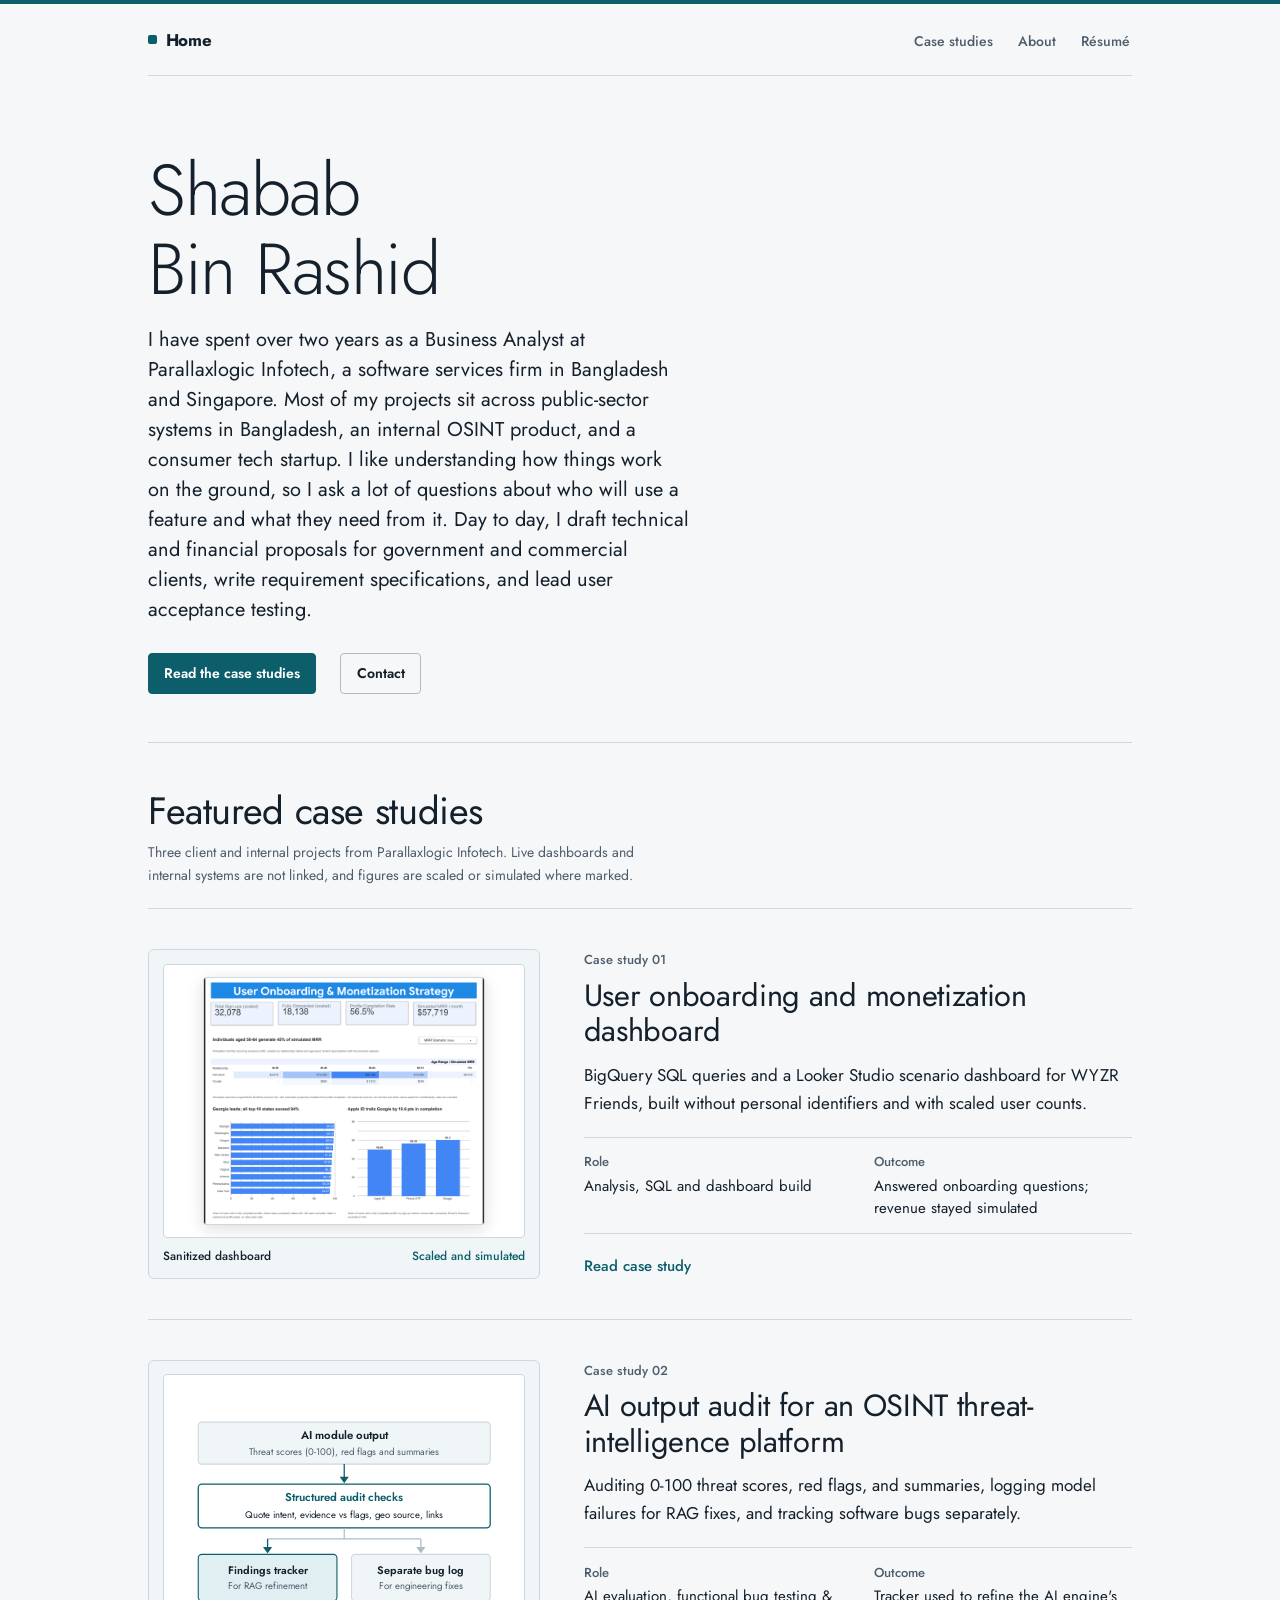
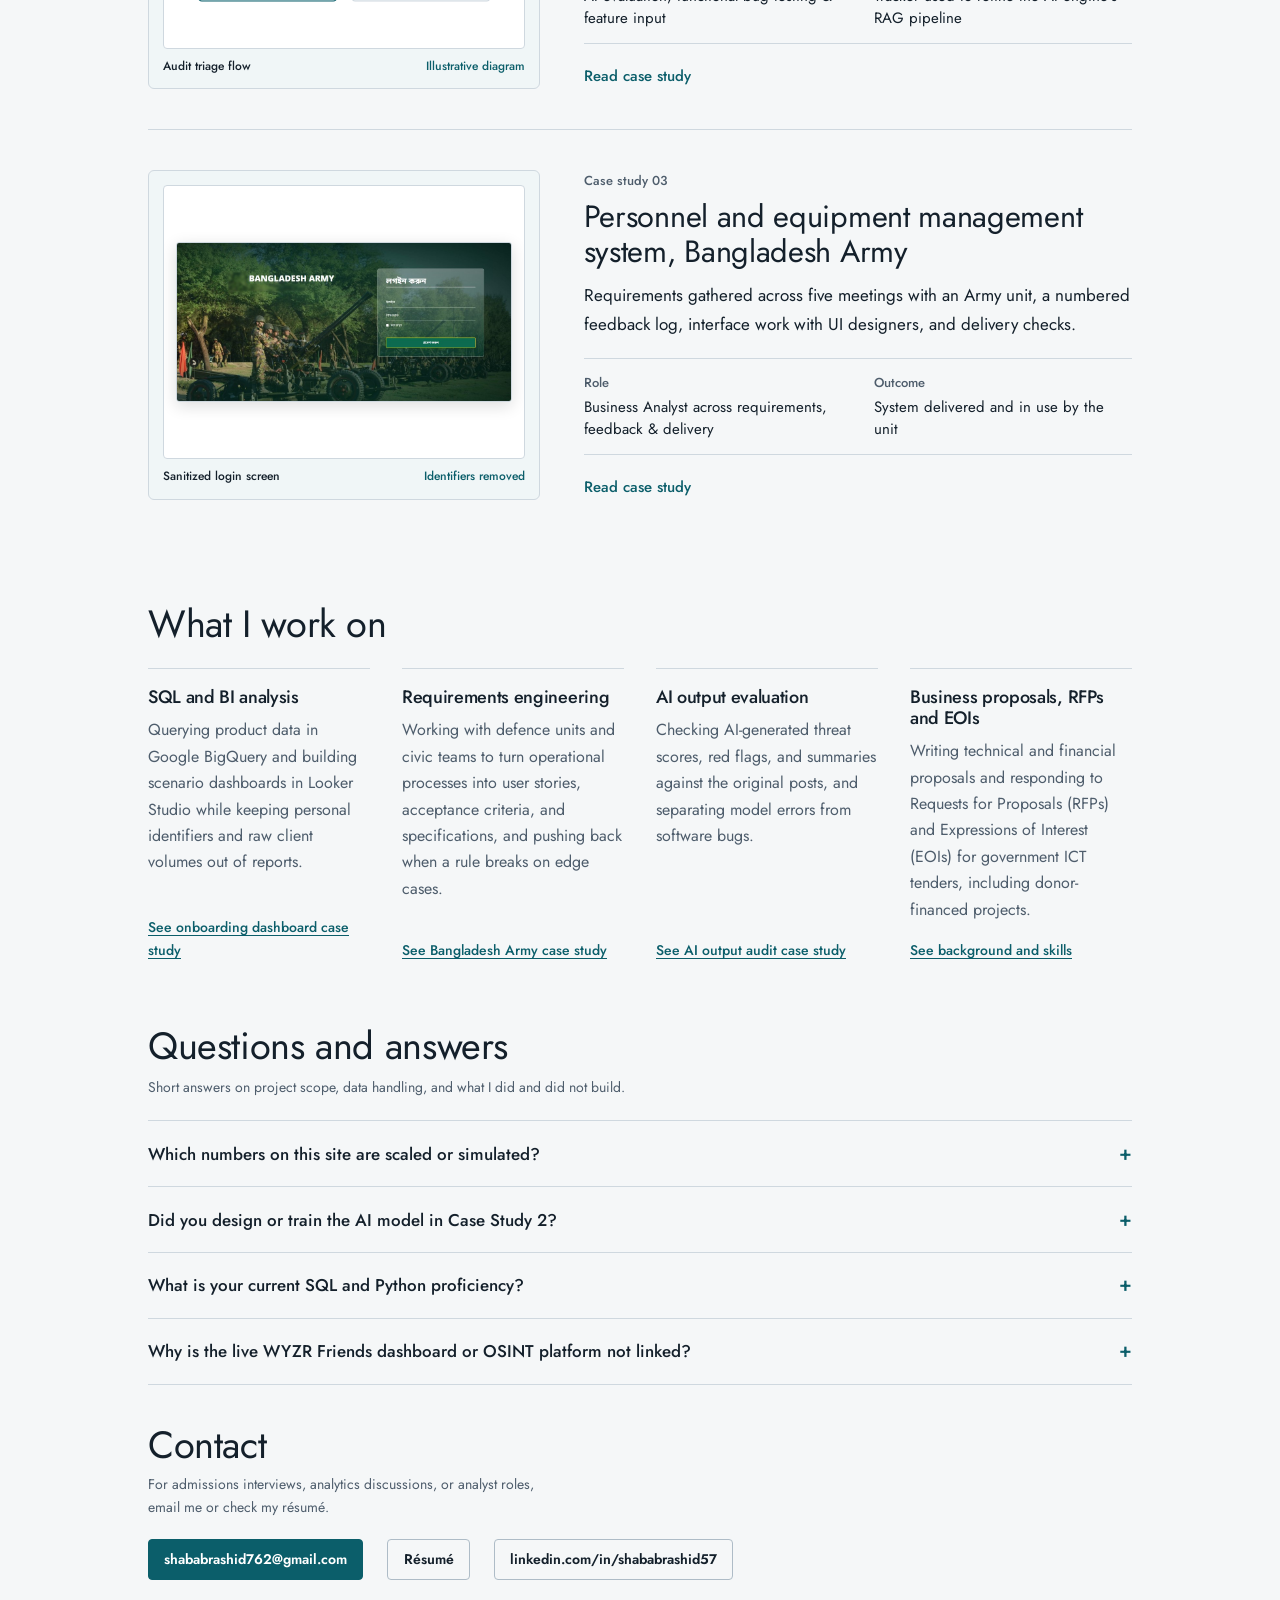
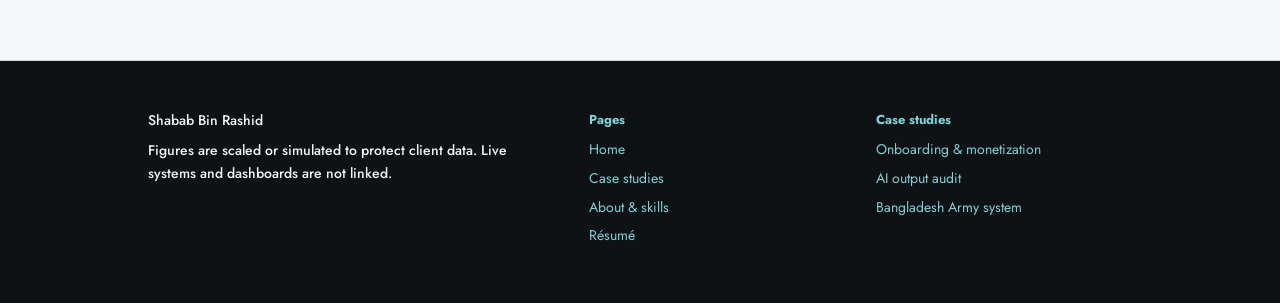
==== commit 6a831336: "Fix inconsistent load, reload, and scroll reveal animations" ====
--- a/index.html
+++ b/index.html
@@ -18,7 +18,7 @@
   </script>
   <link rel="stylesheet" href="site.css?v=15">
   <script src="vendor/lenis-1.1.13.min.js?v=9" defer></script>
-  <script src="motion.js?v=10" defer></script>
+  <script src="motion.js?v=11" defer></script>
 </head>
 <body>
   <a class="skip-link" href="#main">Skip to content</a>
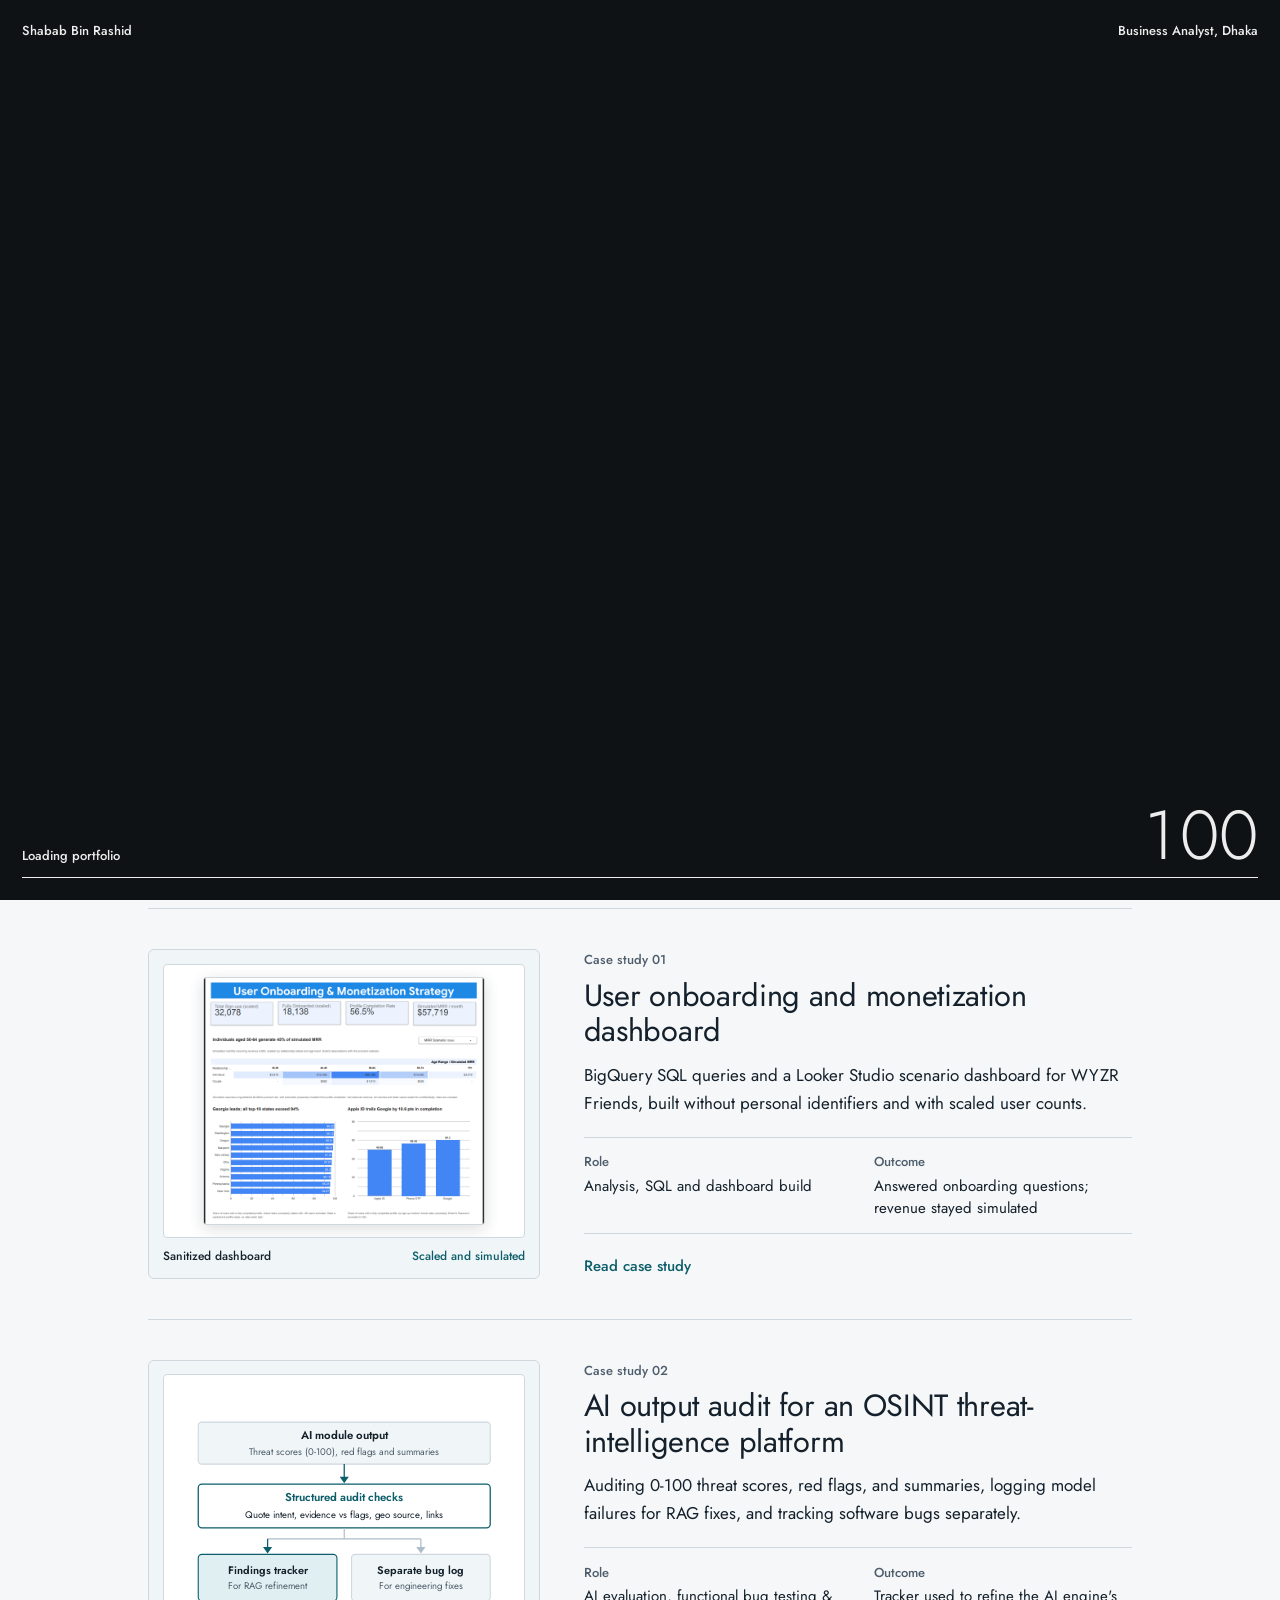
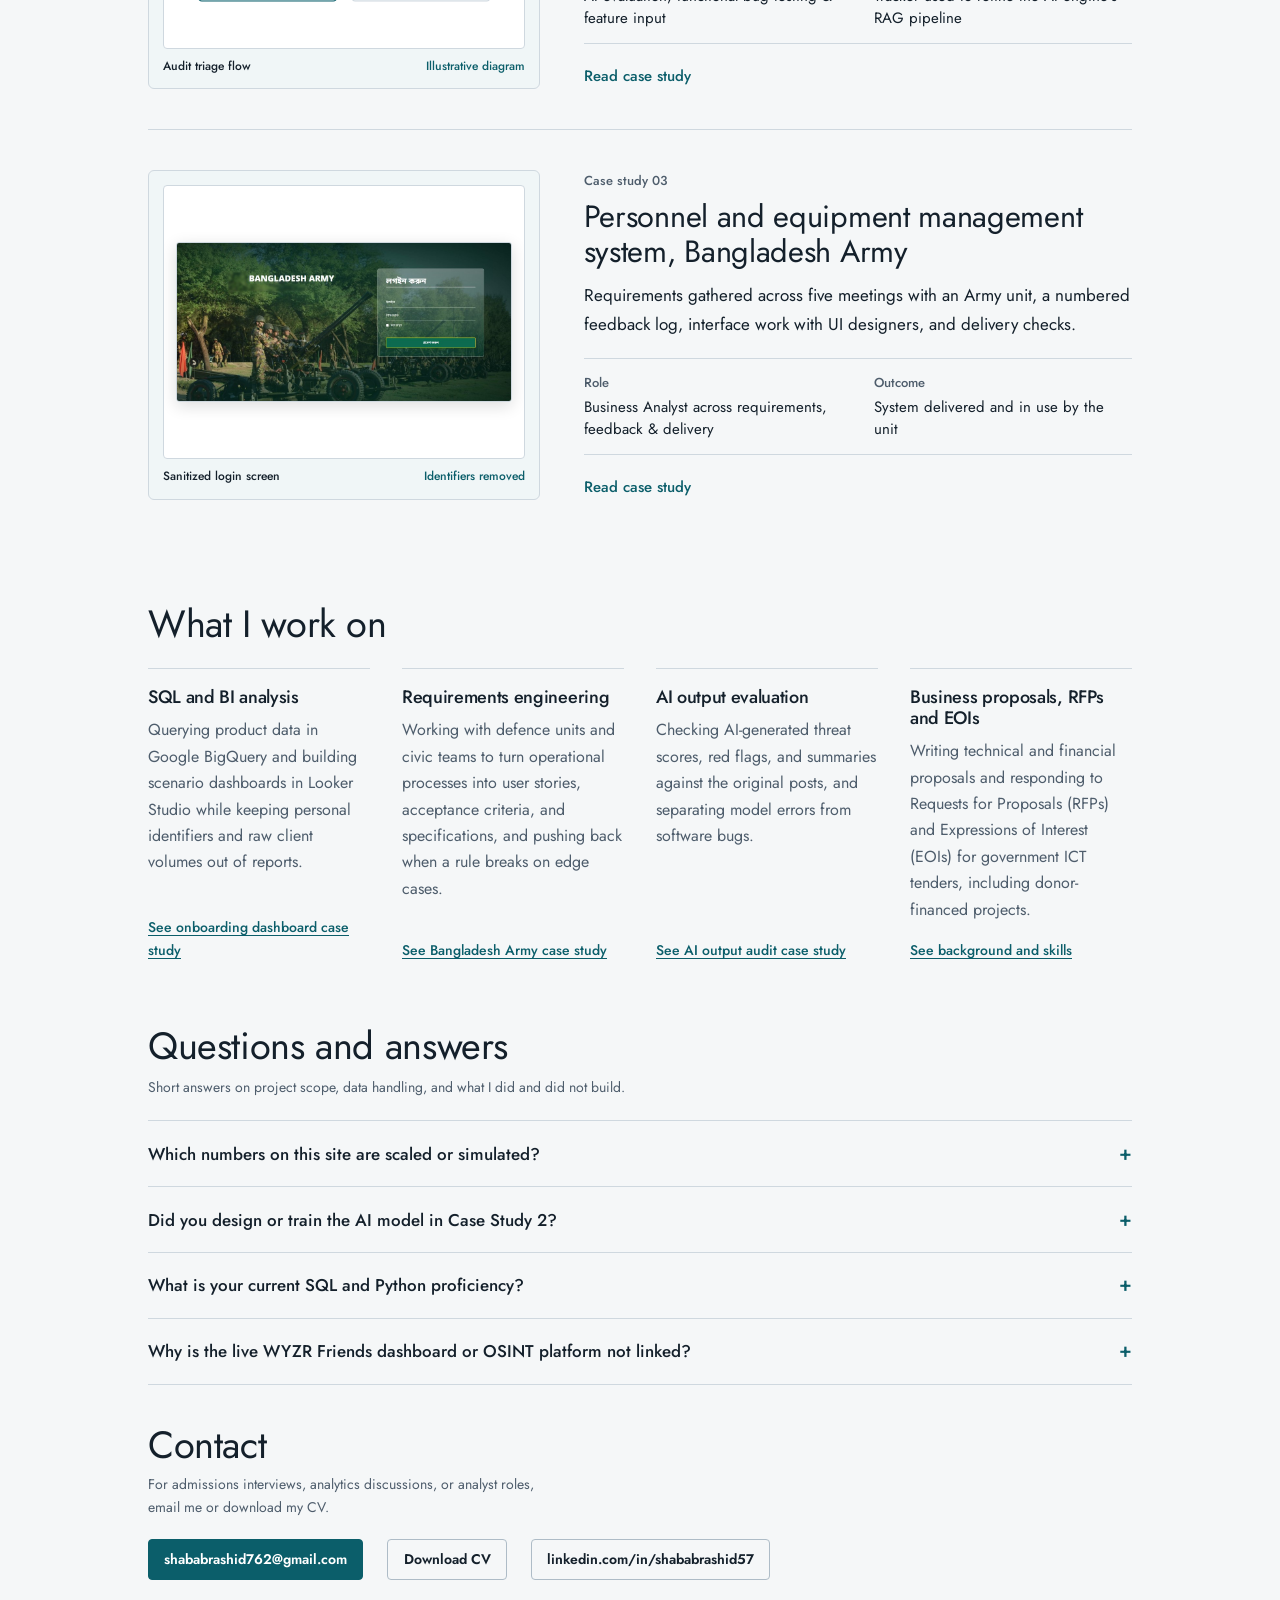
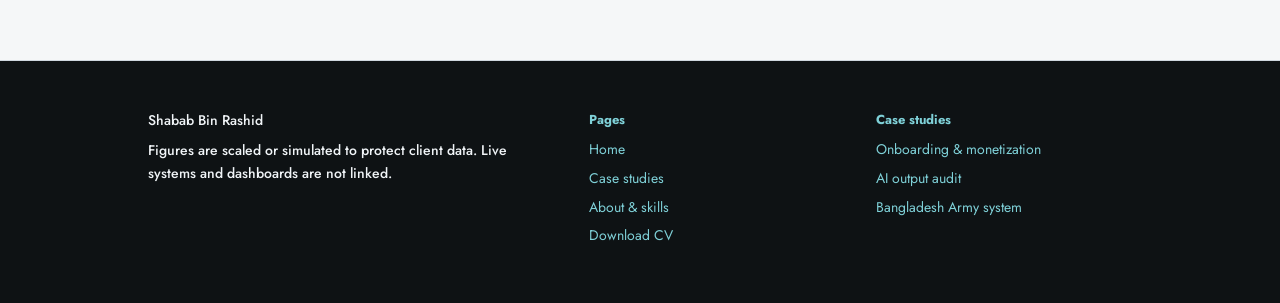
==== commit 5a1d3be4: "Add downloadable CV PDF and replace Résumé links with Download CV" ====
--- a/index.html
+++ b/index.html
@@ -30,7 +30,7 @@
         <ul>
           <li><a href="case-studies.html">Case studies</a></li>
           <li><a href="about.html">About</a></li>
-          <li><a href="resume.pdf">Résumé</a></li>
+          <li><a href="Shabab_Bin_Rashid_CV.pdf" download>Download CV</a></li>
         </ul>
       </nav>
     </header>
@@ -231,11 +231,11 @@
       <section class="contact-band" id="contact" aria-labelledby="contact-heading">
         <div>
           <h2 id="contact-heading">Contact</h2>
-          <p>For admissions interviews, analytics discussions, or analyst roles, email me or check my résumé.</p>
+          <p>For admissions interviews, analytics discussions, or analyst roles, email me or download my CV.</p>
         </div>
         <ul class="link-row contact-actions">
           <li><a class="btn-filled" href="mailto:shababrashid762@gmail.com">shababrashid762@gmail.com</a></li>
-          <li><a class="btn-outline" href="resume.pdf">Résumé</a></li>
+          <li><a class="btn-outline" href="Shabab_Bin_Rashid_CV.pdf" download>Download CV</a></li>
           <li><a class="btn-outline" href="https://www.linkedin.com/in/shababrashid57">linkedin.com/in/shababrashid57</a></li>
         </ul>
       </section>
@@ -255,7 +255,7 @@
             <li><a href="index.html">Home</a></li>
             <li><a href="case-studies.html">Case studies</a></li>
             <li><a href="about.html">About &amp; skills</a></li>
-            <li><a href="resume.pdf">Résumé</a></li>
+            <li><a href="Shabab_Bin_Rashid_CV.pdf" download>Download CV</a></li>
           </ul>
         </div>
         <div class="footer-col">
--- a/site.css
+++ b/site.css
@@ -2190,6 +2190,132 @@
   }
 }
 
+/* CV-style Education list */
+.cv-list {
+  margin: 0;
+}
+
+.cv-entry {
+  display: grid;
+  grid-template-columns: minmax(11rem, 14rem) minmax(0, 1fr);
+  gap: 0.75rem 2.5rem;
+  align-items: start;
+  padding: 1.35rem 0 1.5rem;
+  border-bottom: 1px solid var(--rule);
+}
+
+.cv-rail {
+  margin: 0;
+}
+
+.cv-date {
+  margin: 0.2rem 0 0;
+  font-size: var(--step--1);
+  font-weight: 500;
+  font-variant-numeric: tabular-nums;
+  line-height: 1.4;
+  color: var(--ink);
+  max-width: none;
+}
+
+.cv-location {
+  margin: 0.2rem 0 0;
+  font-size: var(--step--2);
+  line-height: 1.4;
+  color: var(--muted);
+  max-width: none;
+}
+
+.cv-body {
+  min-width: 0;
+}
+
+.cv-head {
+  margin: 0;
+}
+
+.cv-degree {
+  margin: 0;
+  font-size: clamp(1.2rem, 1.8vw, 1.4rem);
+  font-weight: 500;
+  letter-spacing: -0.012em;
+  line-height: 1.25;
+  color: var(--ink);
+}
+
+.cv-institution {
+  margin: 0.3rem 0 0;
+  font-size: var(--step-0);
+  font-weight: 400;
+  line-height: 1.45;
+  color: var(--muted);
+  max-width: none;
+}
+
+.cv-details {
+  margin: 1.1rem 0 0;
+  padding-top: 0.95rem;
+  border-top: 1px solid var(--rule);
+  display: grid;
+  gap: 0.45rem;
+}
+
+.cv-detail-row {
+  display: grid;
+  grid-template-columns: 6.5rem minmax(0, 1fr);
+  gap: 0.25rem 1.25rem;
+  align-items: baseline;
+}
+
+.cv-detail-row dt {
+  margin: 0;
+  font-size: var(--step--2);
+  font-weight: 500;
+  letter-spacing: 0.04em;
+  text-transform: uppercase;
+  color: var(--muted);
+}
+
+.cv-detail-row dd {
+  margin: 0;
+  font-size: var(--step--1);
+  font-weight: 400;
+  line-height: 1.5;
+  color: var(--ink);
+}
+
+.cv-detail-row dd.cv-metric {
+  font-weight: 500;
+  font-variant-numeric: tabular-nums;
+}
+
+@media (max-width: 48rem) {
+  .cv-entry {
+    grid-template-columns: minmax(0, 1fr);
+    gap: 0.65rem;
+    padding: 1.15rem 0 1.35rem;
+  }
+  .cv-rail {
+    display: flex;
+    flex-wrap: wrap;
+    align-items: baseline;
+    gap: 0.25rem 0.65rem;
+  }
+  .cv-date,
+  .cv-location {
+    margin-top: 0;
+  }
+  .cv-location::before {
+    content: "\00b7";
+    margin-right: 0.65rem;
+    color: var(--muted);
+  }
+  .cv-detail-row {
+    grid-template-columns: 5.25rem minmax(0, 1fr);
+    gap: 0.25rem 0.85rem;
+  }
+}
+
 /* ---------- Footer ---------- */
 
 .site-footer {
